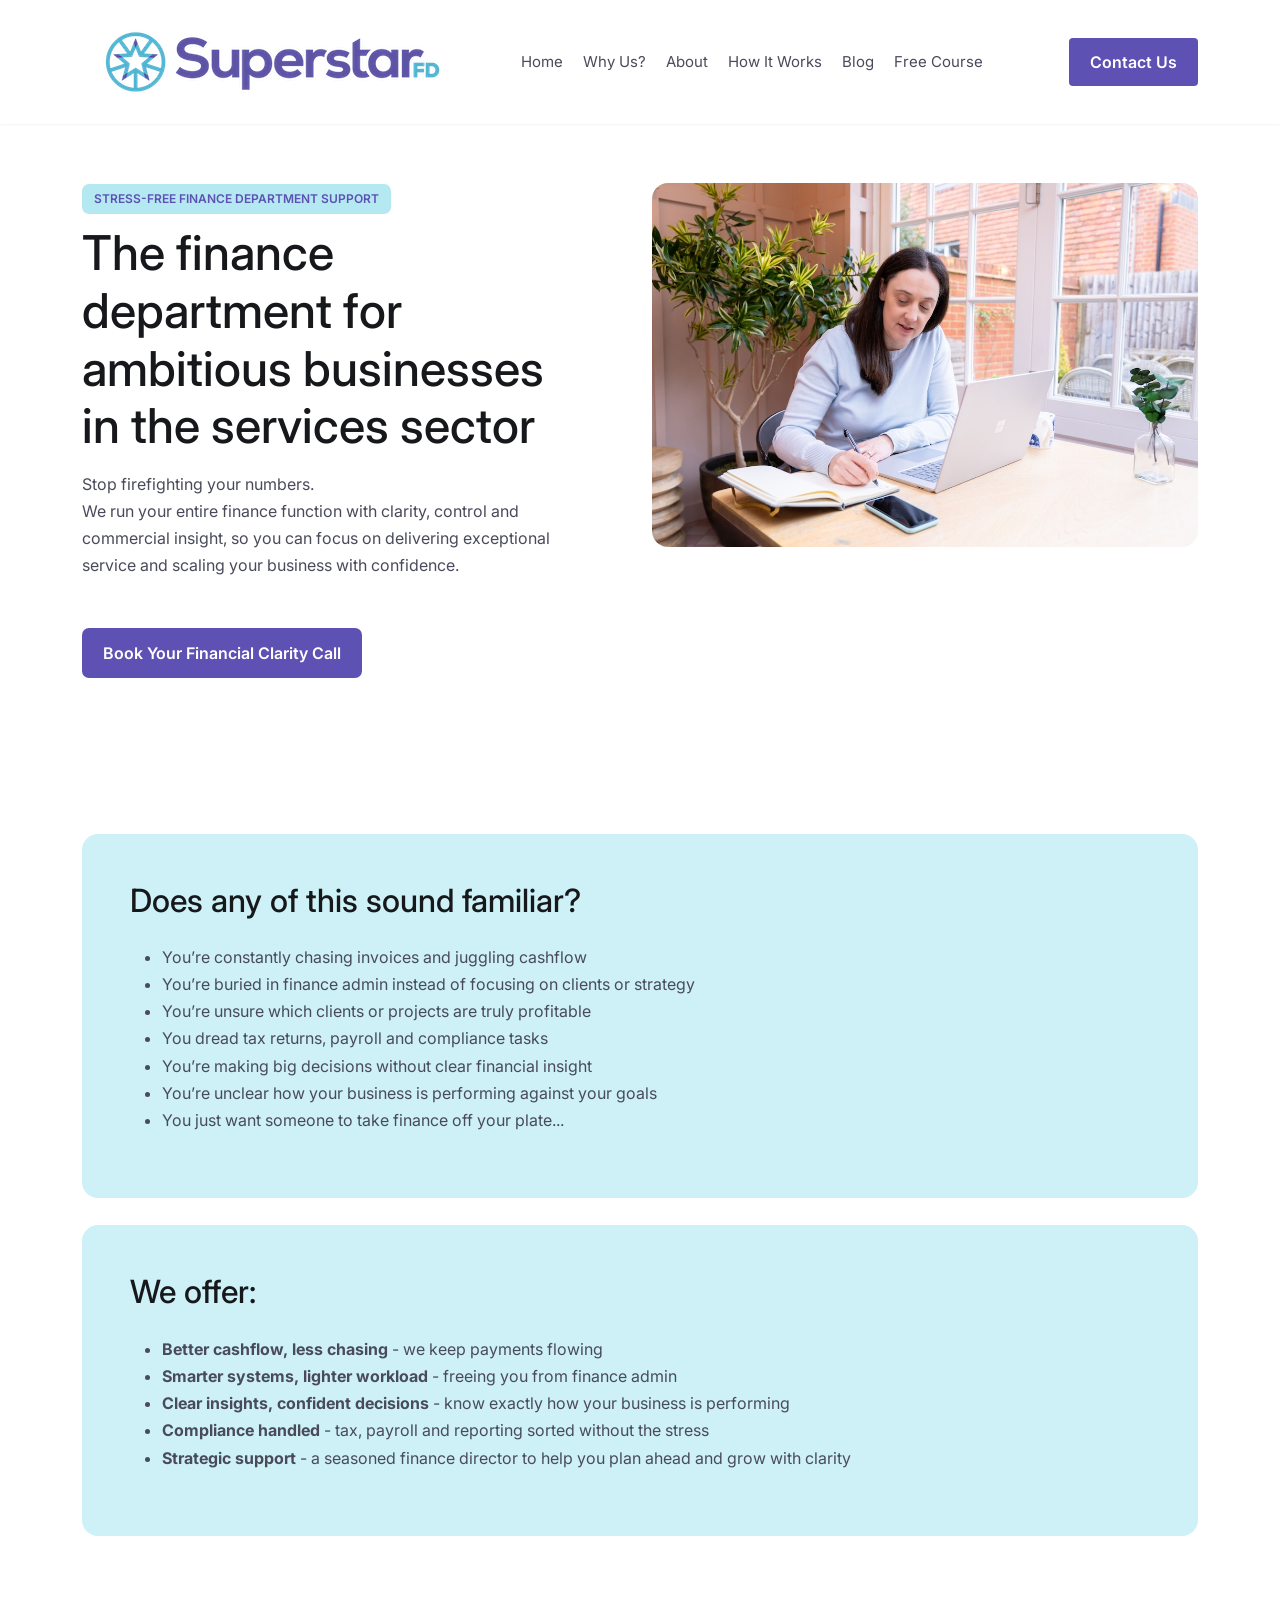
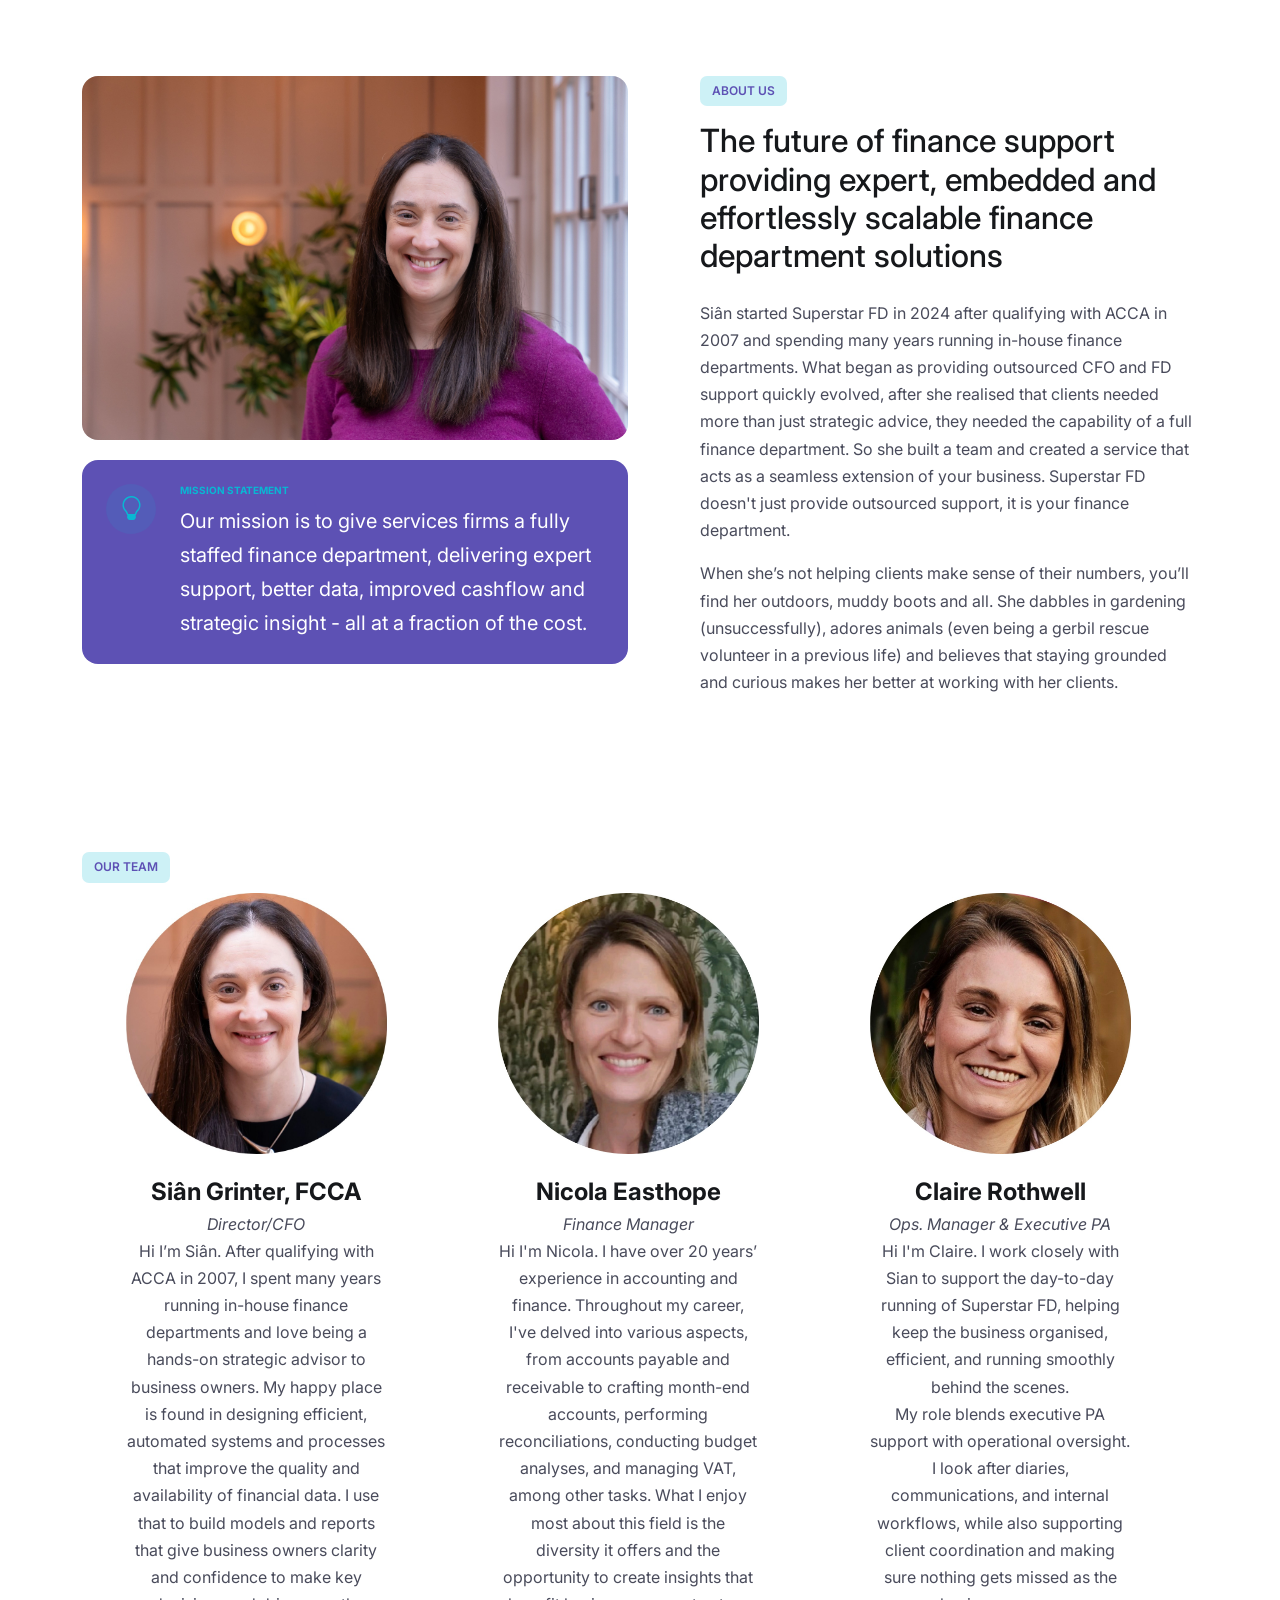
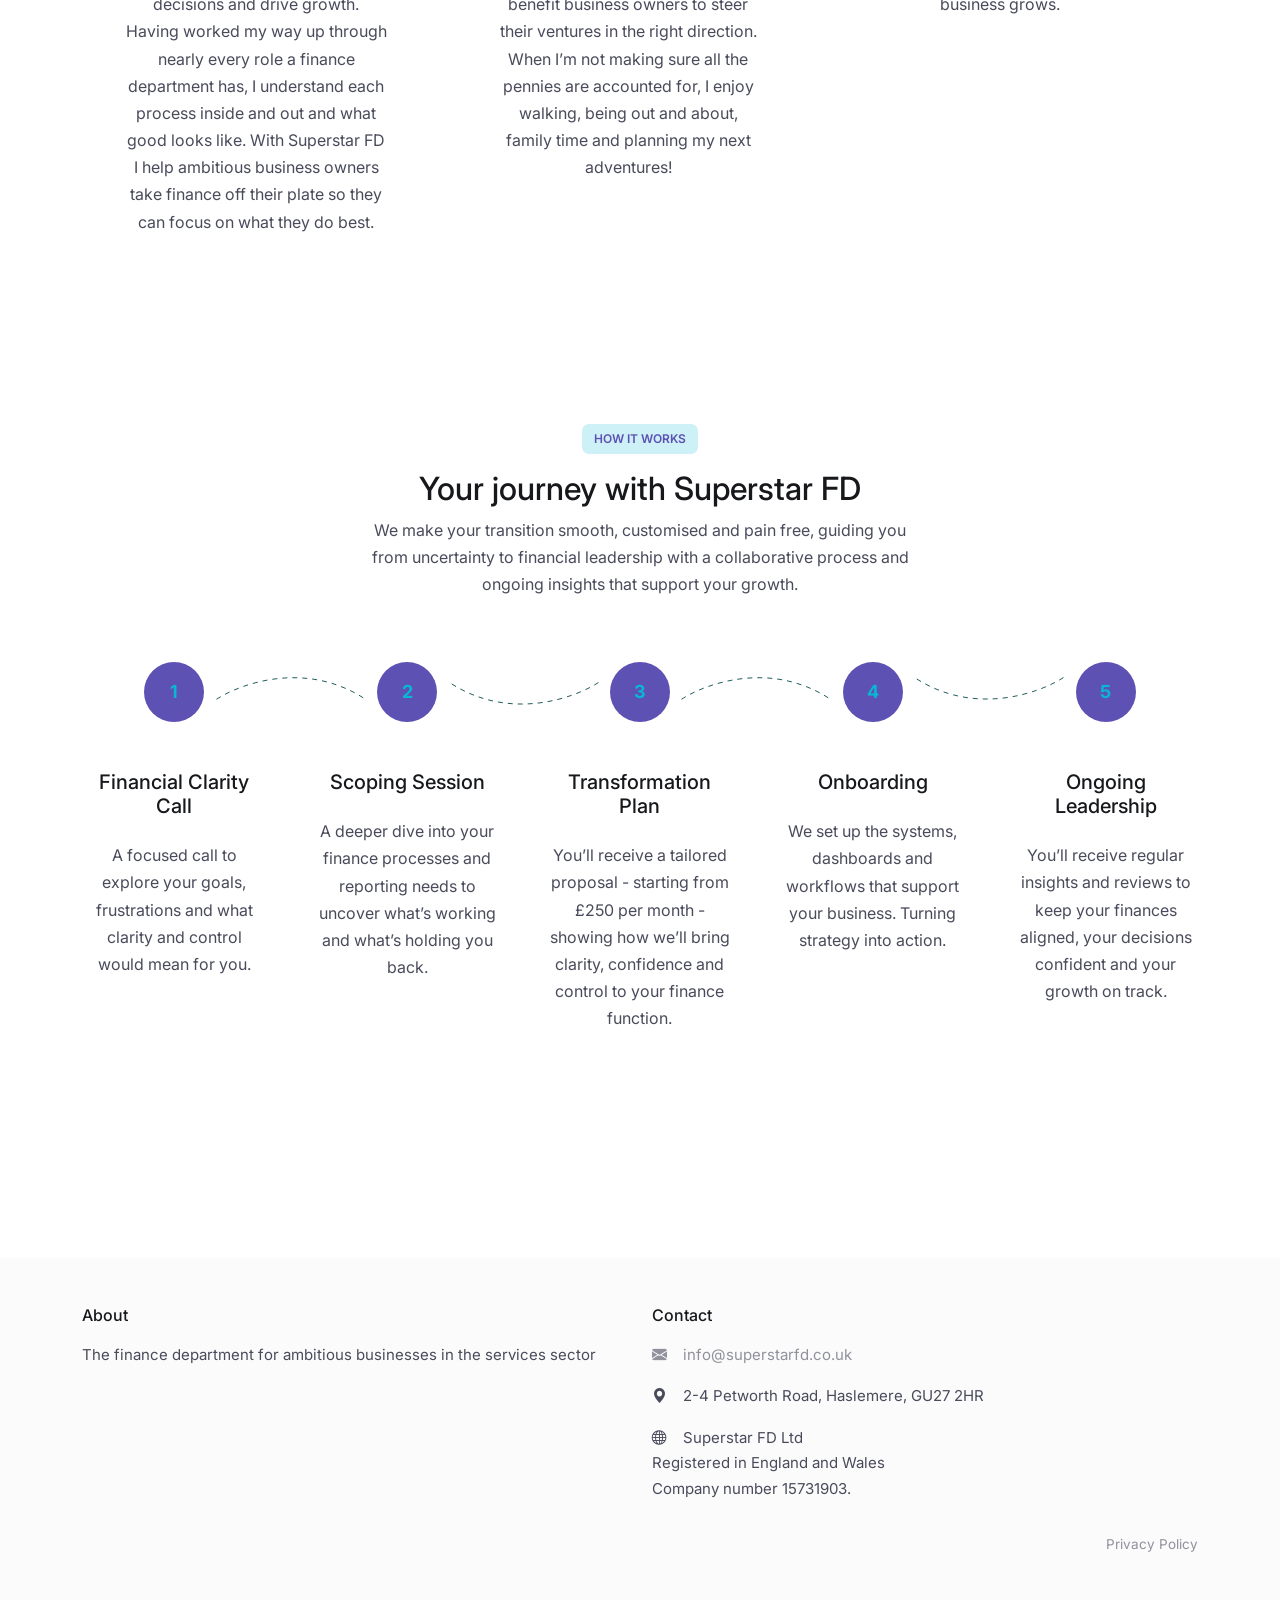
==== index.html @ 1ba11642 "Update index.html removed surrey" ====
<!DOCTYPE html>
<html lang="en">
  <head>
    <meta charset="utf-8">
    <meta name="viewport" content="width=device-width, initial-scale=1">
    <title>Superstar FD</title>
    <meta content="Superstar FD is the finance department for ambitious
      businesses in the services sector" name="description">
    <meta content="finance support, finance team, finance outsourcing, business accounting, management accounting" name="keywords">
    <meta property="og:url" content="https://www.superstarfd.co.uk/">
    <meta property="og:type" content="website">
    <meta property="og:title" content="Outsourced finance department | Superstar FD">
    <meta property="og:description" content="Superstar FD is the finance department for ambitious businesses in the services sector.">
    <meta property="og:image" content="https://www.superstarfd.co.uk/assets/images/portrait-og-1200.jpg">
    <!-- ======= Google Font =======-->
    <link rel="preconnect" href="https://fonts.googleapis.com">
    <link rel="preconnect" href="https://fonts.gstatic.com" crossorigin="">
    <link href="https://fonts.googleapis.com/css2?family=Inter:wght@100..900&amp;display=swap" rel="stylesheet">
    <!-- End Google Font-->
    <!-- ======= Styles =======-->
    <link href="assets/vendors/bootstrap/bootstrap.min.css" rel="stylesheet">
    <link href="assets/vendors/bootstrap-icons/font/bootstrap-icons.min.css" rel="stylesheet">
    <link href="assets/vendors/glightbox/glightbox.min.css" rel="stylesheet">
    <link href="assets/vendors/swiper/swiper-bundle.min.css" rel="stylesheet">
    <link href="assets/vendors/aos/aos.css" rel="stylesheet">
    <!-- End Styles-->
    <!-- ======= Theme Style =======-->
    <link href="assets/css/style.css" rel="stylesheet">
    <!-- End Theme Style-->
    <!-- ======= Apply theme =======-->
    <script>
      // Apply the theme as early as possible to avoid flicker
      (function() {
      const storedTheme = localStorage.getItem('theme') || 'light';
      document.documentElement.setAttribute('data-bs-theme', storedTheme);
      })();
    </script>
    <!-- ======= Add GTM =======-->
    <script>(function(w,d,s,l,i){w[l]=w[l]||[];w[l].push({'gtm.start': new Date().getTime(),event:'gtm.js'});var f=d.getElementsByTagName(s)[0],j=d.createElement(s),dl=l!='dataLayer'?'&l='+l:'';j.async=true;j.src='https://www.googletagmanager.com/gtm.js?id='+i+dl;f.parentNode.insertBefore(j,f);})(window,document,'script','dataLayer','GTM-TDP3FLH9');
    </script>
    <link rel="icon" type="image/png" href="/assets/images/favicon/favicon-96x96.png" sizes="96x96" />
<link rel="icon" type="image/svg+xml" href="/assets/images/favicon/favicon.svg" />
<link rel="shortcut icon" href="/assets/images/favicon/favicon.ico" />
<link rel="apple-touch-icon" sizes="180x180" href="/assets/images/favicon/apple-touch-icon.png" />
<link rel="manifest" href="/assets/images/favicon/site.webmanifest" />
    <!-- ======= End GTM =======-->
  </head>
  <body>
    <!-- ======= GTM (noscript) =======-->
    <noscript>
      <iframe src="https://www.googletagmanager.com/ns.html?id=GTM-TDP3FLH9" height="0" width="0" style="display:none;visibility:hidden"></iframe>
    </noscript>
    <!-- ======= End GTM (noscript) =======-->
    <!-- ======= Site Wrap =======-->
    <div class="site-wrap">
      <!-- ======= Header =======-->
      <header class="fbs__net-navbar navbar navbar-expand-lg dark" aria-label="freebootstrap.net navbar">
        <div class="container d-flex align-items-center justify-content-between">
          <!-- Start Logo-->
          <a class="navbar-brand w-auto" href="/">
            <!-- If you use a text logo, uncomment this if it is commented-->
            <!-- Vertex--> 
            <!-- If you plan to use an image logo, uncomment this if it is commented-->
            <!-- logo dark--><img class="logo dark img-fluid" src="assets/images/superstar-fd-logo.png" alt="Superstar FD">
            <!-- logo light--><img class="logo light img-fluid" src="assets/images/superstar-fd.png" alt="Superstar FD">
          </a>
          <!-- End Logo-->
          <!-- Start offcanvas-->
          <div class="offcanvas offcanvas-start w-75" id="fbs__net-navbars" tabindex="-1" aria-labelledby="fbs__net-navbarsLabel">
            <div class="offcanvas-header">
              <div class="offcanvas-header-logo">
                <!-- If you use a text logo, uncomment this if it is commented-->
                <!-- h5#fbs__net-navbarsLabel.offcanvas-title Vertex-->
                <!-- If you plan to use an image logo, uncomment this if it is commented-->
                <a class="logo-link" id="fbs__net-navbarsLabel" href="index.html">
                  <!-- logo dark--><img class="logo dark img-fluid" src="assets/images/superstar-fd-logo.png" alt="Superstar FD"> 
                  <!-- logo light--><img class="logo light img-fluid" src="assets/images/superstar-fd-logo.png" alt="Superstar FD">
                </a>
              </div>
              <button class="btn-close btn-close-black" type="button" data-bs-dismiss="offcanvas" aria-label="Close"></button>
            </div>
            <div class="offcanvas-body align-items-lg-center">
              <ul class="navbar-nav nav me-auto ps-lg-5 mb-2 mb-lg-0">
                <li class="nav-item"><a class="nav-link scroll-link active" aria-current="page" href="/">Home</a></li>
                <li class="nav-item"><a class="nav-link scroll-link" href="/#why-us">Why Us?</a></li>
                <li class="nav-item"><a class="nav-link scroll-link" href="/#about">About</a></li>
                <li class="nav-item"><a class="nav-link scroll-link" href="/#how-it-works">How It Works</a></li>
                <li class="nav-item"><a class="nav-link" href="/blogs">Blog</a></li>
                <li class="nav-item"><a class="nav-link scroll-link" href="/finance-review-course">Free Course</a></li>
              </ul>
            </div>
          </div>
          <!-- End offcanvas-->
          <div class="ms-auto w-auto">
            <div class="header-social d-flex align-items-center gap-1">
              <a class="btn btn-primary py-2" href="#contact">Contact Us</a>
              <button class="fbs__net-navbar-toggler justify-content-center align-items-center ms-auto" data-bs-toggle="offcanvas" data-bs-target="#fbs__net-navbars" aria-controls="fbs__net-navbars" aria-label="Toggle navigation" aria-expanded="false">
                <svg class="fbs__net-icon-menu" xmlns="http://www.w3.org/2000/svg" width="24" height="24" viewbox="0 0 24 24" fill="none" stroke="currentColor" stroke-width="2" stroke-linecap="round" stroke-linejoin="round">
                  <line x1="21" x2="3" y1="6" y2="6"></line>
                  <line x1="15" x2="3" y1="12" y2="12"></line>
                  <line x1="17" x2="3" y1="18" y2="18"></line>
                </svg>
                <svg class="fbs__net-icon-close" xmlns="http://www.w3.org/2000/svg" width="24" height="24" viewbox="0 0 24 24" fill="none" stroke="currentColor" stroke-width="2" stroke-linecap="round" stroke-linejoin="round">
                  <path d="M18 6 6 18"></path>
                  <path d="m6 6 12 12"></path>
                </svg>
              </button>
            </div>
          </div>
        </div>
      </header>
      <!-- End Header-->
      <!-- ======= Main =======-->
      <main>
        <!-- ======= Hero =======-->
        <section class="hero__v6 section mb-2" id="home" style="padding-bottom: 30px !important;">
          <div class="container">
            <div class="row">
              <div class="col-lg-6 mb-4 mt-4 mb-lg-0">
                <div class="row">
                  <div class="col-lg-11">
                    <span class="hero-subtitle text-uppercase" data-aos="fade-up" data-aos-delay="0">stress-free finance department support</span>
                    <h1 class="hero-title mb-3" data-aos="fade-up" data-aos-delay="100">The finance department for ambitious businesses in the services sector</h1>
                    <p class="hero-description mb-4 mb-lg-5" data-aos="fade-up" data-aos-delay="200">Stop firefighting your numbers.<br>We run your entire finance function with clarity, control and commercial insight, so you can focus on delivering exceptional service and scaling your business with confidence.</p>
                    <div class="cta d-flex gap-2 mb-4 mb-lg-5" data-aos="fade-up" data-aos-delay="300">
                      <a class="btn" href="http://calendly.com/sian-superstarfd/discovery-call" target="_blank">Book Your Financial Clarity Call</a>
                      <!--<a class="btn btn-white-outline" href="#how-it-works">How it Works</a>-->
                    </div>
                  </div>
                </div>
              </div>
              <div class="col-lg-6">
                <div class="hero-img" style="padding-top: 23px;"><img class="img-main img-fluid rounded-4" src="assets/images/portrait01.jpg" alt="An office worker with a laptop computer" data-aos="fade-in" data-aos-delay="500"></div>
              </div>
            </div>
          </div>
          <!-- End Hero-->
        </section>
        <!-- End Hero-->
        <!-- ======= Features =======-->
        <!--
          <section class="section features__v2" id="why-us">
            <div class="container">
              <div class="row">
                <div class="col-12">
                  <div class="d-lg-flex p-5 rounded-4 content" data-aos="fade-in" data-aos-delay="0">
                    <div class="row">
                      <div class="col-lg-5 mb-5 mb-lg-0" data-aos="fade-up" data-aos-delay="0">
                        <div class="row"> 
                          <div class="col-lg-11">
                            <div class="h-100 flex-column justify-content-between d-flex">
                              <div>
                                <h2 class="mb-4">Why Choose Us?</h2>
                                <p class="mb-5">Does any of this sound familiar?</p>
                                <ul>
                                  <li>You’re constantly chasing invoices and juggling cashflow</li>
                                  <li>You’re buried in finance admin instead of focusing on clients or strategy</li>
                                  <li>You’re unsure which clients or projects are truly profitable</li>
                                  <li>You dread tax returns, payroll and compliance tasks</li>
                                  <li>You’re making big decisions without clear financial insight</li>
                                  <li>You’re unclear how your business is performing against your goals</li>
                                  <li>You just want someone to take finance off your plate...</li>
                                </ul>
                              </div>
                            </div>
                          </div>
                        </div>
                      </div>
                      <div class="col-lg-7">
                        <div class="row justify-content-end">
                          <div class="col-lg-11">
                            <div class="row">
                              <div class="col-sm-6" data-aos="fade-up" data-aos-delay="0">
                                <div class="icon text-center mb-4"><i class="bi bi-graph-up fs-4"></i></div>
                                <h3 class="fs-6 fw-bold mb-3">Better cashflow, less chasing</h3>
                                <p>we keep payments flowing</p>
                              </div>
                              <div class="col-sm-6" data-aos="fade-up" data-aos-delay="100">
                                <div class="icon text-center mb-4"><i class="bi bi-graph-up fs-4"></i></div>
                                <h3 class="fs-6 fw-bold mb-3">Smarter systems, lighter workload</h3>
                                <p>freeing you from finance admin</p>
                              </div>
                              <div class="col-sm-6" data-aos="fade-up" data-aos-delay="200">
                                <div class="icon text-center mb-4"><i class="bi bi-graph-up fs-4"></i></div>
                                <h3 class="fs-6 fw-bold mb-3">Clear insights, confident decisions</h3>
                                <p>know exactly how your business is performing</p>
                              </div>
                              <div class="col-sm-6" data-aos="fade-up" data-aos-delay="300">
                                <div class="icon text-center mb-4"><i class="bi bi-graph-up fs-4"></i></div>
                                <h3 class="fs-6 fw-bold mb-3">Compliance handled</h3>
                                <p>tax, payroll and reporting sorted without the stress</p>
                              </div>
                              <div class="col-sm-6" data-aos="fade-up" data-aos-delay="400">
                                <div class="icon text-center mb-4"><i class="bi bi-graph-up fs-4"></i></div>
                                <h3 class="fs-6 fw-bold mb-3">Strategic support</h3>
                                <p>a seasoned finance director who can help you plan ahead and grow with clarity</p>
                              </div>
                            </div>
                          </div>
                        </div>
                      </div>
                    </div>
                  </div>
                </div>
              </div>
            </div>
          </section>
          -->
        <!-- End Features-->
        <section class="section features__v2" id="why-us">
          <div class="container">
            <div class="row">
              <div class="col-12">
                <div class="d-lg-flex p-5 rounded-4 content" data-aos="fade-in" data-aos-delay="0">
                  <div class="row">
                    <div  data-aos="fade-up" data-aos-delay="0">
                      <div class="row">
                        <div>
                          <div class="h-100 flex-column justify-content-between d-flex">
                            <div>
                              <h2 class="mb-4">Does any of this sound familiar?</h2>
                              <ul>
                                <li>You’re constantly chasing invoices and juggling cashflow</li>
                                <li>You’re buried in finance admin instead of focusing on clients or strategy</li>
                                <li>You’re unsure which clients or projects are truly profitable</li>
                                <li>You dread tax returns, payroll and compliance tasks</li>
                                <li>You’re making big decisions without clear financial insight</li>
                                <li>You’re unclear how your business is performing against your goals</li>
                                <li>You just want someone to take finance off your plate...</li>
                              </ul>
                            </div>
                          </div>
                        </div>
                      </div>
                    </div>
                  </div>
                </div>
              </div>
            </div>
          </div>
          <br>
          <div class="container">
            <div class="row">
              <div class="col-12">
                <div class="d-lg-flex p-5 rounded-4 content" data-aos="fade-in" data-aos-delay="0">
                  <div class="row">
                    <div  data-aos="fade-up" data-aos-delay="0">
                      <div class="row">
                        <div>
                          <div class="h-100 flex-column justify-content-between d-flex">
                            <div>
                              <h2 class="mb-4">We offer:</h2>
                              <ul>
                                <li><strong>Better cashflow, less chasing</strong> - we keep payments flowing</li>
                                <li><strong>Smarter systems, lighter workload</strong> - freeing you from finance admin</li>
                                <li><strong>Clear insights, confident decisions</strong> - know exactly how your business is performing</li>
                                <li><strong>Compliance handled</strong> - tax, payroll and reporting sorted without the stress</li>
                                <li><strong>Strategic support</strong> - a seasoned finance director to help you plan ahead and grow with clarity</li>
                              </ul>
                            </div>
                          </div>
                        </div>
                      </div>
                    </div>
                  </div>
                </div>
              </div>
            </div>
          </div>
        </section>
        <!-- ======= About =======-->
        <section class="about__v4 section" id="about">
          <div class="container">
            <div class="row">
              <div class="col-md-6 order-md-2">
                <div class="row justify-content-end">
                  <div class="col-md-11 mb-4 mb-md-0">
                    <span class="subtitle text-uppercase mb-3" data-aos="fade-up" data-aos-delay="0">About us</span>
                    <h2 class="mb-4" data-aos="fade-up" data-aos-delay="100">The future of finance support providing expert, embedded and effortlessly scalable finance department solutions</h2>
                    <div data-aos="fade-up" data-aos-delay="200">
                      <p>Siân started Superstar FD in 2024 after qualifying with ACCA in 2007 and spending many years running in-house finance departments. What began as providing outsourced CFO and FD support quickly evolved, after she realised that clients needed more than just strategic advice, they needed the capability of a full finance department. So she built a team and created a service that acts as a seamless extension of your business. Superstar FD doesn't just provide outsourced support, it is your finance department.</p>
                      <p>When she’s not helping clients make sense of their numbers, you’ll find her outdoors, muddy boots and all. She dabbles in gardening (unsuccessfully), adores animals (even being a gerbil rescue volunteer in a previous life) and believes that staying grounded and curious makes her better at working with her clients.</p>
                    </div>
                  </div>
                </div>
              </div>
              <div class="col-md-6">
                <div class="img-wrap position-relative">
                  <img class="img-fluid rounded-4" src="assets/images/portrait02.jpg" alt="Sian Grinter against an office background" data-aos="fade-up" data-aos-delay="0">
                  <div class="mission-statement p-4 rounded-4 d-flex gap-4" data-aos="fade-up" data-aos-delay="100">
                    <div class="mission-icon text-center rounded-circle"><i class="bi bi-lightbulb fs-4"></i></div>
                    <div>
                      <h3 class="text-uppercase fw-bold">Mission Statement</h3>
                      <p class="fs-5 mb-0">Our mission is to give services firms a fully staffed finance department, delivering expert support, better data, improved cashflow and strategic insight - all at a fraction of the cost.</p>
                    </div>
                  </div>
                </div>
              </div>
            </div>
          </div>
        </section>
        <!-- End About-->
        <section class="about__v4 section" id="team">
          <div class="container">
            <div class="row">
              <div class="col">
                <span class="subtitle text-uppercase" data-aos="fade-up" data-aos-delay="0">Our Team</span>
              </div>
              <div class="row row-cols-1 row-cols-sm-2 row-cols-lg-3">
                <div class="col mb-5 aos-init aos-animate" data-aos="fade-up" data-aos-delay="">
                  <!-- Team-->
                  <div class="w-75 text-center mx-auto">
                    <img class="img-fluid rounded-3 mb-4" src="assets/images/bios/bio_sian.jpg" alt="Image of Siân, a female business professional">
                    <h4 class="mb-1 fw-bold">Siân Grinter, FCCA</h4>
                    <span class="d-block"><em>Director/CFO</em></span>
                    <span class="d-block">Hi I’m Siân. After qualifying with ACCA in 2007, I spent many years running in-house finance departments and love being a hands-on strategic advisor to business owners. My happy place is found in designing efficient, automated systems and processes that improve the quality and availability of financial data. I use that to build models and reports that give business owners clarity and confidence to make key decisions and drive growth. Having worked my way up through nearly every role a finance department has, I understand each process inside and out and what good looks like. With Superstar FD I help ambitious business owners take finance off their plate so they can focus on what they do best.</span>
                  </div>
                  <!-- End Team-->
                </div>
                <!-- End Col-->
                <div class="col mb-5 aos-init aos-animate" data-aos="fade-up" data-aos-delay="100">
                  <!-- Team-->
                  <div class="w-75 text-center mx-auto">
                    <img class="img-fluid rounded-3 mb-4" src="assets/images/bios/bio_nicola.jpg" alt="Image of Nicola, a female business professional">
                    <h4 class="mb-1 fw-bold">Nicola Easthope</h4>
                    <span class="d-block"><em>Finance Manager</em></span>
                    <span class="d-block">Hi I'm Nicola. I have over 20 years’ experience in accounting and finance. Throughout my career, I've delved into various aspects, from accounts payable and receivable to crafting month-end accounts, performing reconciliations, conducting budget analyses, and managing VAT, among other tasks. What I enjoy most about this field is the diversity it offers and the opportunity to create insights that benefit business owners to steer their ventures in the right direction.<br>
                    When I’m not making sure all the pennies are accounted for, I enjoy walking, being out and about, family time and planning my next adventures!</span>
                  </div>
                  <!-- End Team-->
                </div>
                <!-- End Col-->
                <div class="col mb-5 aos-init aos-animate" data-aos="fade-up" data-aos-delay="200">
                  <!-- Team-->
                  <div class="w-75 text-center mx-auto">
                    <img class="img-fluid rounded-3 mb-4" src="assets/images/bios/bio_claire.jpg" alt="Image of Claire, a female business professional">
                    <h4 class="mb-1 fw-bold">Claire Rothwell</h4>
                    <span class="d-block"><em>Ops. Manager & Executive PA</em></span>
                    <span class="d-block">Hi I'm Claire. I work closely with Sian to support the day-to-day running of Superstar FD, helping keep the business organised, efficient, and running smoothly behind the scenes. <br>
                    My role blends executive PA support with operational oversight. I look after diaries, communications, and internal workflows, while also supporting client coordination and making sure nothing gets missed as the business grows.</span>
                  </div>
                  <!-- End Team-->
                </div>
              </div>
            </div>
          </div>
          <!-- end container -->
        </section>
        <!-- ======= How it works =======-->
        <section class="section howitworks__v1" id="how-it-works">
          <div class="container">
            <div class="row mb-5">
              <div class="col-md-6 text-center mx-auto">
                <span class="subtitle text-uppercase mb-3" data-aos="fade-up" data-aos-delay="0">How it works</span>
                <h2 data-aos="fade-up" data-aos-delay="100">Your journey with Superstar FD</h2>
                <p data-aos="fade-up" data-aos-delay="200">We make your transition smooth, customised and pain free, guiding you from uncertainty to financial leadership with a collaborative process and ongoing insights that support your growth.</p>
              </div>
            </div>
            <div class="row g-md-5">
              <div class="col-md-6 col-lg">
                <div class="step-card text-center h-100 d-flex flex-column justify-content-start position-relative" data-aos="fade-up" data-aos-delay="0">
                  <div data-aos="fade-right" data-aos-delay="500"><img class="arch-line" src="assets/images/arch-line.svg" alt="FreeBootstrap.net image placeholder"></div>
                  <span class="step-number rounded-circle text-center fw-bold mb-5 mx-auto">1</span>
                  <div>
                    <h3 class="fs-5 mb-4">Financial Clarity Call</h3>
                    <p>A focused call to explore your goals, frustrations and what clarity and control would mean for you.</p>
                  </div>
                </div>
              </div>
              <div class="col-md-6 col-lg" data-aos="fade-up" data-aos-delay="600">
                <div class="step-card reverse text-center h-100 d-flex flex-column justify-content-start position-relative">
                  <div data-aos="fade-right" data-aos-delay="1100"><img class="arch-line reverse" src="assets/images/arch-line-reverse.svg" alt="FreeBootstrap.net image placeholder"></div>
                  <span class="step-number rounded-circle text-center fw-bold mb-5 mx-auto">2</span>
                  <h3 class="fs-5 mb-4">Scoping Session</h3>
                  <p>A deeper dive into your finance processes and reporting needs to uncover what’s working and what’s holding you back.</p>
                </div>
              </div>
              <div class="col-md-6 col-lg" data-aos="fade-up" data-aos-delay="1200">
                <div class="step-card text-center h-100 d-flex flex-column justify-content-start position-relative">
                  <div data-aos="fade-right" data-aos-delay="1700"><img class="arch-line" src="assets/images/arch-line.svg" alt="FreeBootstrap.net image placeholder"></div>
                  <span class="step-number rounded-circle text-center fw-bold mb-5 mx-auto">3</span>
                  <h3 class="fs-5 mb-4">Transformation Plan</h3>
                  <p>You’ll receive a tailored proposal - starting from £250 per month - showing how we’ll bring clarity, confidence and control to your finance function.</p>
                </div>
              </div>
              <div class="col-md-6 col-lg" data-aos="fade-up" data-aos-delay="1200">
                <div class="step-card text-center h-100 d-flex flex-column justify-content-start position-relative">
                  <div data-aos="fade-right" data-aos-delay="1700"><img class="arch-line" src="assets/images/arch-line-reverse.svg" alt="FreeBootstrap.net image placeholder"></div>
                  <span class="step-number rounded-circle text-center fw-bold mb-5 mx-auto">4</span>
                  <h3 class="fs-5 mb-4">Onboarding</h3>
                  <p>We set up the systems, dashboards and workflows that support your business. Turning strategy into action.</p>
                </div>
              </div>
              <div class="col-md-6 col-lg" data-aos="fade-up" data-aos-delay="1800">
                <div class="step-card last text-center h-100 d-flex flex-column justify-content-start position-relative">
                  <span class="step-number rounded-circle text-center fw-bold mb-5 mx-auto">5</span>
                  <div>
                    <h3 class="fs-5 mb-4">Ongoing Leadership</h3>
                    <p>You’ll receive regular insights and reviews to keep your finances aligned, your decisions confident and your growth on track.</p>
                  </div>
                </div>
              </div>
            </div>
          </div>
        </section>
        <!-- End How it works-->
        <!-- ======= Contact =======-->
        <section class="section contact__v2" id="contact">
          <div class="container">
            <script src="https://js-eu1.hsforms.net/forms/embed/146793787.js" defer></script>
            <div class="hs-form-frame" data-region="eu1" data-form-id="7c2e6098-a812-4a8c-9ccd-c0af2e06e909" data-portal-id="146793787"></div>
          </div>
        </section>
        <!-- End Contact-->
        <!-- ======= Footer =======-->
        <footer class="footer pt-5 pb-5">
          <div class="container">
            <!-- <div class="row justify-content-between mb-5 g-xl-5">-->
            <div class="row">
              <!-- <div class="col-md-4 mb-5 mb-lg-0">-->
              <div class="col">
                <h3 class="mb-3">About</h3>
                <p class="mb-4">The finance department for ambitious businesses in the services sector</p>
              </div>
              <!-- <div class="col-md-7"> -->
              <div class="col">
                <!--
                  <div class="row g-2">
                    <div class="col-md-6 col-lg-4 mb-4 mb-lg-0 quick-contact">
                    -->
                <h3 class="mb-3">Contact</h3>
                <a class="d-flex mb-3" href="mailto:info@superstarfd.co.uk"><i class="bi bi-envelope-fill me-3"></i><span>info@superstarfd.co.uk</span></a>
                <p class="d-flex mb-3"><i class="bi bi-geo-alt-fill me-3"></i><span>2-4 Petworth Road, Haslemere, GU27 2HR</span></p>
                <p>
                  <i class="bi bi-globe me-3"></i><span>Superstar FD Ltd
                  <br>Registered in England and Wales<br>Company number 15731903.</span>
                </p>
              </div>
            </div>
            <div class="row credits pt-3">
            <div class="col-xl-8 text-center text-xl-start mb-3 mb-xl-0">
            </div>
            <div class="col-xl-4 justify-content-start justify-content-xl-end quick-links d-flex flex-column flex-xl-row text-center text-xl-start gap-3">
              <a href="/privacy-policy">Privacy Policy</a></div>
          </div>
          </div>
        </footer>
        <!-- End Footer-->
      </main>
    </div>
    <!-- ======= Back to Top =======-->
    <button id="back-to-top"><i class="bi bi-arrow-up-short"></i></button>
    <!-- End Back to top-->
    <!-- ======= Javascripts =======-->
    <script src="assets/vendors/bootstrap/bootstrap.bundle.min.js"></script>
    <script src="assets/vendors/gsap/gsap.min.js"></script>
    <script src="assets/vendors/imagesloaded/imagesloaded.pkgd.min.js"></script>
    <script src="assets/vendors/isotope/isotope.pkgd.min.js"></script>
    <script src="assets/vendors/glightbox/glightbox.min.js"></script>
    <script src="assets/vendors/swiper/swiper-bundle.min.js"></script>
    <script src="assets/vendors/aos/aos.js"></script>
    <script src="assets/vendors/purecounter/purecounter.js"></script>
    <script src="assets/js/custom.js"></script>
    <script src="assets/js/send_email.js"></script>
    <!-- End JavaScripts-->
  </body>
</html>
---- assets/css/style.css ----
/*
Template name: Nova
Template author: FreeBootstrap.net
Author website: https://freebootstrap.net/
License: https://freebootstrap.net/license
Buy Pro
*/
:root,
[data-bs-theme=light] {
  --bs-body-bg: #ffffff;
  --bs-body-color: #494B5B;
  /*
  --bs-primary: #215C5C;
  --bs-primary-rgb: 33, 92, 92;
  */
  --bs-primary: #5D51B4;
  --bs-primary-rgb: 93, 81, 180;

  --bs-primary-hover: #144B4B;
  --bs-primary-hover-rgb: 20, 75, 75;

  /*
  --bs-secondary: #CCE8C9;
  --bs-secondary-rgb: 204, 232, 201;
  */
  --bs-secondary: #09B7D3;
  --bs-secondary-rgb: 9, 183, 211;

  --bs-heading-color: #16181B;
  --inverse-color: #494B5B;
  --inverse-color-rgb: 73, 75, 91;
  --bs-link-color: var(--bs-primary);
  --nav-bg: #ffffff;
  --nav-color: #fff;
  --nav-hover-color: #1f6bff;
  --dropdown-bg: #ffffff;
  --dropdown-color: #1f6bff;
  --dropdown-hover-bg: #f7f7f7;
  --nav-inverse: #000000;
  --nav-inverse-alt: #ffffff;
}

/* Dark Mode */
[data-bs-theme=dark] {
  --bs-body-bg: #000000;
  --bs-body-color: #bcbcbc;
  --bs-primary: #215C5C;
  --bs-primary-rgb: 33, 92, 92;
  --bs-primary-hover: #144B4B;
  --bs-primary-hover-rgb: 20, 75, 75;
  --bs-secondary: #CCE8C9;
  --bs-secondary-rgb: 204, 232, 201;
  --bs-heading-color: #ffffff;
  --inverse-color: #ffffff;
  --inverse-color-rgb: 255, 255, 255;
  --bs-link-color: var(--bs-primary);
  --nav-bg: #222222;
  --nav-color: #ffffff;
  --nav-hover-color: #1f6bff;
  --dropdown-bg: #ffffff;
  --dropdown-color: #1f6bff;
  --dropdown-hover-bg: #303030;
  --nav-inverse: #ffffff;
  --nav-inverse-alt: #000000;
}

body {
  font: 1rem/1.7 "Inter", sans-serif;
  background-color: var(--bs-body-bg);
  color: var(--bs-body-color);
  -webkit-font-smoothing: antialiased;
  -moz-osx-font-smoothing: grayscale;
}

.site-wrap {
  position: relative;
}

::-moz-selection {
  background-color: var(--bs-black);
  color: var(--bs-white);
}

::selection {
  background-color: var(--bs-black);
  color: var(--bs-white);
}

a {
  -webkit-transition: 0.3s all ease-in-out;
  transition: 0.3s all ease-in-out;
  color: var(--bs-primary);
  text-decoration: underline;
}
a:hover {
  text-decoration: none;
}

h1,
h2,
h3,
h4,
h5,
h6 {
  color: var(--bs-heading-color);
}

.container {
  max-width: 1140px;
}

.section {
  padding: 70px 0;
  scroll-margin-top: 60px;
}
@media (max-width: 767.98px) {
  .section {
    padding: 40px 0;
  }
}
.section.first-section {
  padding-top: 100px;
}
@media (min-width: 992px) {
  .section.first-section {
    padding-top: 130px;
  }
}

.text-heading-color {
  color: var(--bs-heading-color);
}

.shadow-sm {
  -webkit-box-shadow: 0 0.125rem 0.25rem 0 rgba(var(--bs-black-rgb), 0.05) !important;
          box-shadow: 0 0.125rem 0.25rem 0 rgba(var(--bs-black-rgb), 0.05) !important;
}

.shadow {
  -webkit-box-shadow: 0 0.5rem 1rem 0 rgba(var(--bs-black-rgb), 0.05) !important;
          box-shadow: 0 0.5rem 1rem 0 rgba(var(--bs-black-rgb), 0.05) !important;
}

.shadow-lg {
  -webkit-box-shadow: 0 1rem 3rem 0 rgba(var(--bs-black-rgb), 0.05) !important;
          box-shadow: 0 1rem 3rem 0 rgba(var(--bs-black-rgb), 0.05) !important;
}

.list-checked {
  padding: 0;
  margin: 0;
  color: var(--bs-body-color);
}
.list-checked li {
  position: relative;
  margin-bottom: 10px;
  display: -webkit-box;
  display: -ms-flexbox;
  display: flex;
  -webkit-box-align: start;
      -ms-flex-align: start;
          align-items: start;
  gap: 10px;
}
.list-checked li i {
  width: 30px;
  height: 30px;
  text-align: center;
  line-height: 30px;
  display: inline-block;
  background-color: rgba(var(--bs-primary-rgb), 0.1);
  border-radius: 50%;
  color: var(--bs-primary);
  font-size: 20px;
}
.list-checked li:before {
  position: absolute;
  display: inline-block;
  left: 0;
  content: "";
  vertical-align: -0.125em;
  background-repeat: no-repeat;
  background-position: right center;
  background-size: 1.5625rem 1.5625rem;
  width: 1.5625rem;
  height: 1.5625rem;
}

.btn {
  padding: 12px 20px;
  background-color: var(--bs-primary);
  color: var(--bs-white);
  border: 1px solid transparent;
  border-radius: 7px;
  font-weight: 600;
  position: relative;
}
.btn:hover, .btn:active, .btn:focus {
  color: var(--bs-white);
  background-color: var(--bs-primary-hover) !important;
  border: 1px solid var(--bs-primary-hover) !important;
}
.btn.btn-white.hover-outline {
  background-color: var(--bs-white) !important;
  color: var(--bs-black) !important;
  border: 1px solid transparent !important;
}
.btn.btn-white.hover-outline:hover {
  color: var(--bs-white) !important;
  background-color: transparent !important;
  border: 1px solid var(--bs-white) !important;
}
.btn.btn-white-outline {
  border: 1px solid rgba(var(--inverse-color-rgb), 0.2) !important;
  color: var(--inverse-color) !important;
  background-color: transparent;
}
.btn.btn-white-outline:hover, .btn.btn-white-outline:focus, .btn.btn-white-outline:active {
  background-color: transparent !important;
  border: 1px solid rgba(var(--inverse-color-rgb), 0.5) !important;
}

.block-squares {
  position: absolute;
  bottom: -12px;
  right: 0;
  z-index: 1;
  width: auto;
}
[data-bs-theme=dark] .block-squares path,
[data-bs-theme=dark] .block-squares rect {
  fill: var(--bs-body-bg);
}

.form-control {
  padding-top: 10px;
  padding-bottom: 10px;
  border-width: 1px;
  font-size: 16px;
  background-color: transparent;
  border-color: rgba(var(--inverse-color-rgb), 0.1);
}
[data-bs-theme=dark] .form-control {
  border-color: rgba(var(--inverse-color-rgb), 0.2);
  background-color: transparent;
}
.form-control:focus {
  outline: none;
  -webkit-box-shadow: none;
          box-shadow: none;
  border-color: var(--bs-primary);
}

.a-link i {
  font-size: 26px;
  margin-left: 10px;
  -webkit-transition: 0.25s all ease-in-out;
  transition: 0.25s all ease-in-out;
}
.a-link:hover i {
  margin-left: 15px;
}

.page-title {
  padding-top: 100px !important;
  padding-bottom: 50px !important;
  background-color: rgba(var(--inverse-color-rgb), 0.03);
}
[data-bs-theme=dark] .page-title {
  background-color: rgba(var(--inverse-color-rgb), 0.1);
}

[data-bs-theme=dark] .special-link {
  color: var(--inverse-color);
}
.special-link .icons {
  display: inline-block;
  width: 38px;
  height: 38px;
  line-height: 38px;
  border-radius: 50%;
  text-align: center;
  position: relative;
  border: 1px solid rgba(var(--inverse-color-rgb), 0.2);
}
[data-bs-theme=dark] .special-link .icons {
  color: var(--inverse-color);
}
.special-link .icons i {
  font-size: 25px;
  position: relative;
  display: inline-block;
  position: absolute;
  -webkit-transition: 0.3s all ease-in-out;
  transition: 0.3s all ease-in-out;
}
.special-link .icons i.icon-1 {
  opacity: 1;
  visibility: visible;
  top: 50%;
  left: 50%;
  -webkit-transform: translate(-50%, -50%) rotate(-45deg);
          transform: translate(-50%, -50%) rotate(-45deg);
}
.special-link .icons i.icon-2 {
  opacity: 0;
  visibility: hidden;
  top: 80%;
  left: 20%;
  -webkit-transform: translate(-50%, -50%) rotate(-45deg);
          transform: translate(-50%, -50%) rotate(-45deg);
}
.special-link:hover .icons .icon-1 {
  opacity: 0;
  visibility: hidden;
  top: 20%;
  left: 80%;
  -webkit-transform: translate(-50%, -50%) rotate(-45deg);
          transform: translate(-50%, -50%) rotate(-45deg);
}
.special-link:hover .icons .icon-2 {
  opacity: 1;
  visibility: visible;
  top: 50%;
  left: 50%;
  -webkit-transform: translate(-50%, -50%) rotate(-45deg);
          transform: translate(-50%, -50%) rotate(-45deg);
}

.fbs__net-navbar {
  position: absolute;
  top: 0;
  -webkit-transition: 0.3s all ease-in-out;
  transition: 0.3s all ease-in-out;
  z-index: 99999;
  width: 100%;
  background-color: transparent !important;
  border: none;
}
@media (min-width: 992px) {
  .fbs__net-navbar {
    padding-top: 0;
    padding-bottom: 0;
  }
}
.fbs__net-navbar > .container {
  position: relative;
}
.fbs__net-navbar.relative {
  position: absolute;
}
.fbs__net-navbar .navbar-brand {
  color: var(--bs-white);
  font-size: 30px;
  font-weight: bold;
}
.fbs__net-navbar .navbar-brand .logo.dark {
  display: none;
}
.fbs__net-navbar .navbar-brand .logo.light {
  display: block;
}
.fbs__net-navbar .navbar-nav > li > .nav-link {
  position: relative;
  padding-top: 22px;
  padding-bottom: 22px;
  padding-left: 10px;
  padding-right: 10px;
  font-size: 0.9375rem;
  color: rgba(var(--bs-white-rgb), 1);
  -webkit-transition: 0.3s all ease;
  transition: 0.3s all ease;
  position: relative;
}
@media (max-width: 991.98px) {
  .fbs__net-navbar .navbar-nav > li > .nav-link {
    color: var(--inverse-color);
  }
}
.fbs__net-navbar .navbar-nav > li > .nav-link:before {
  content: "";
  position: absolute;
  width: calc(100% - 20px);
  -webkit-transform: scaleX(0);
          transform: scaleX(0);
  border-radius: 5px;
  height: 1.5px;
  bottom: 0;
  left: 10px;
  background: currentcolor;
  -webkit-transform-origin: bottom right;
          transform-origin: bottom right;
  -webkit-transition: -webkit-transform 0.35s ease-out;
  transition: -webkit-transform 0.35s ease-out;
  transition: transform 0.35s ease-out;
  transition: transform 0.35s ease-out, -webkit-transform 0.35s ease-out;
}
.fbs__net-navbar .navbar-nav > li > .nav-link:hover::before {
  -webkit-transform: scaleX(1);
          transform: scaleX(1);
  -webkit-transform-origin: bottom left;
          transform-origin: bottom left;
}
.fbs__net-navbar .navbar-nav > li > .nav-link:hover, .fbs__net-navbar .navbar-nav > li > .nav-link:focus {
  color: var(--bs-white);
}
@media (max-width: 991.98px) {
  .fbs__net-navbar .navbar-nav > li > .nav-link:hover, .fbs__net-navbar .navbar-nav > li > .nav-link:focus {
    color: var(--inverse-color) !important;
  }
}
@media (max-width: 767.98px) {
  .fbs__net-navbar .navbar-nav > li > .nav-link {
    padding-top: 5px;
    padding-bottom: 5px;
  }
}
.fbs__net-navbar .navbar-nav > li > .nav-link.active {
  color: var(--bs-white);
}
@media (max-width: 991.98px) {
  .fbs__net-navbar .navbar-nav > li > .nav-link.active {
    color: var(--inverse-color);
  }
}
.fbs__net-navbar .navbar-nav > li > .nav-link.active:before {
  content: "";
  -webkit-transform-origin: bottom left;
          transform-origin: bottom left;
  -webkit-transform: scaleX(1);
          transform: scaleX(1);
}
.fbs__net-navbar .navbar-nav > li > .nav-link.dropdown-toggle {
  display: -webkit-box;
  display: -ms-flexbox;
  display: flex;
  -webkit-box-align: center;
      -ms-flex-align: center;
          align-items: center;
  -webkit-box-pack: justify;
      -ms-flex-pack: justify;
          justify-content: space-between;
}
.fbs__net-navbar .navbar-nav > li > .nav-link.dropdown-toggle::after {
  display: none;
  content: "";
}
@media (max-width: 991.98px) {
  .fbs__net-navbar .navbar-nav > li > .nav-link {
    padding-top: 10px;
    padding-bottom: 10px;
  }
}
.fbs__net-navbar .navbar-nav .dropdown-menu {
  background-color: var(--nav-bg);
}
.fbs__net-navbar .navbar-nav .dropdown-menu .nav-link:hover {
  background-color: var(--dropdown-hover-bg) !important;
  color: var(--inverse-color);
}
.fbs__net-navbar .navbar-nav .dropdown-toggle::after {
  display: none;
}
.fbs__net-navbar .navbar-nav .dropdown-toggle .bi-chevron-down {
  margin-left: 0.5rem;
}
.fbs__net-navbar .fbs__net-navbar-toggler {
  width: 50px;
  height: 50px;
  border-radius: 50%;
  position: relative;
  background-color: var(--bs-black);
  color: var(--bs-white);
  border: none;
  display: none;
}
@media (max-width: 991.98px) {
  .fbs__net-navbar .fbs__net-navbar-toggler {
    display: -webkit-box;
    display: -ms-flexbox;
    display: flex;
  }
}
.fbs__net-navbar .navbar-brand {
  margin-right: 0 !important;
}
.fbs__net-navbar .navbar-nav .dropdown > .dropdown-menu,
.fbs__net-navbar .navbar-nav .dropend > .dropdown-menu,
.fbs__net-navbar .navbar-nav .dropstart > .dropdown-menu {
  border: none !important;
  padding-left: 10px;
  padding-right: 10px;
  -webkit-box-shadow: 0 0.1875rem 0.375rem rgba(var(--bs-black-rgb), 0.1);
          box-shadow: 0 0.1875rem 0.375rem rgba(var(--bs-black-rgb), 0.1);
}
@media (min-width: 992px) {
  .fbs__net-navbar .navbar-nav .dropdown > .dropdown-menu,
  .fbs__net-navbar .navbar-nav .dropend > .dropdown-menu,
  .fbs__net-navbar .navbar-nav .dropstart > .dropdown-menu {
    padding-left: 10px;
    padding-right: 10px;
    width: 200px;
    border: none;
  }
}
.fbs__net-navbar .navbar-nav .dropdown > .dropdown-menu .dropdown-item,
.fbs__net-navbar .navbar-nav .dropdown > .dropdown-menu .nav-link,
.fbs__net-navbar .navbar-nav .dropend > .dropdown-menu .dropdown-item,
.fbs__net-navbar .navbar-nav .dropend > .dropdown-menu .nav-link,
.fbs__net-navbar .navbar-nav .dropstart > .dropdown-menu .dropdown-item,
.fbs__net-navbar .navbar-nav .dropstart > .dropdown-menu .nav-link {
  font-size: 0.875rem;
  padding: 10px 10px;
  -webkit-transition: 0.3s all ease;
  transition: 0.3s all ease;
  border-radius: 0.5rem;
}
@media (min-width: 992px) {
  .fbs__net-navbar .navbar-nav .dropdown:hover > .dropdown-menu,
  .fbs__net-navbar .navbar-nav .dropend:hover > .dropdown-menu,
  .fbs__net-navbar .navbar-nav .dropstart:hover > .dropdown-menu {
    display: block;
    -webkit-animation: fadeInUp 0.3s ease;
            animation: fadeInUp 0.3s ease;
  }
}
@media (min-width: 992px) {
  .fbs__net-navbar .navbar-nav .dropend:hover > .dropdown-menu {
    position: absolute;
    top: 0;
    left: 100%;
    -webkit-animation: fadeInRight 0.3s ease;
            animation: fadeInRight 0.3s ease;
  }
}
@media (min-width: 992px) {
  .fbs__net-navbar .navbar-nav .dropstart:hover > .dropdown-menu {
    position: absolute;
    top: 0;
    right: 100%;
    -webkit-animation: fadeInLeft 0.3s ease;
            animation: fadeInLeft 0.3s ease;
  }
}
.fbs__net-navbar .navbar-nav .dropdown-toggle::before {
  display: none;
}
.fbs__net-navbar .navbar-nav .dropdown-toggle::after {
  display: none;
}
.fbs__net-navbar .navbar-nav li.dropend > a,
.fbs__net-navbar .navbar-nav li.dropstart > a {
  position: relative;
}
.fbs__net-navbar .navbar-nav li.dropend > a .bi,
.fbs__net-navbar .navbar-nav li.dropstart > a .bi {
  position: absolute;
  right: 10px;
  top: 50%;
  -webkit-transform: translateY(-50%);
          transform: translateY(-50%);
}
@media (max-width: 991.98px) {
  .fbs__net-navbar .navbar-nav li.dropend > a .bi,
  .fbs__net-navbar .navbar-nav li.dropstart > a .bi {
    -webkit-transform: rotate(90deg);
            transform: rotate(90deg);
    margin-top: -10px;
  }
}
.fbs__net-navbar .navbar-nav li.dropend > a::after,
.fbs__net-navbar .navbar-nav li.dropstart > a::after {
  display: none;
}
.fbs__net-navbar .navbar-nav li.dropend > a {
  position: relative;
}
.fbs__net-navbar .navbar-nav li.dropend > a:hover {
  background-color: var(--dropdown-hover-bg) !important;
}
.fbs__net-navbar .navbar-nav li.dropend > a .caret {
  position: absolute;
  right: 10px;
}
.fbs__net-navbar .navbar-nav li.dropstart > a {
  position: relative;
}
.fbs__net-navbar .navbar-nav li.dropstart > a:hover {
  background-color: var(--dropdown-hover-bg) !important;
}
.fbs__net-navbar .navbar-nav li.dropstart > a .caret {
  position: absolute;
  left: 10px;
}
.fbs__net-navbar .navbar-toggler:hover, .fbs__net-navbar .navbar-toggler:focus, .fbs__net-navbar .navbar-toggler:active {
  outline: none;
  -webkit-box-shadow: none;
          box-shadow: none;
}
.fbs__net-navbar .header-social a {
  -webkit-transition: 0.3s all ease;
  transition: 0.3s all ease;
  color: var(--bs-white);
  width: 30px;
  height: 30px;
  line-height: 30px;
  text-align: center;
  border-radius: 4px;
  display: inline-block;
  background-color: transparent;
}
.fbs__net-navbar .header-social a:hover {
  background-color: rgba(var(--bs-white-rgb), 0.1);
}
@media (min-width: 992px) {
  .fbs__net-navbar .header-social a {
    color: var(--bs-white);
  }
}
.fbs__net-navbar .header-social .btn {
  width: auto !important;
  height: auto !important;
  background-color: var(--bs-primary) !important;
  color: var(--bs-white) !important;
}
@media (max-width: 575.98px) {
  .fbs__net-navbar .header-social .btn {
    display: none;
  }
}
.fbs__net-navbar.active {
  position: fixed;
  top: 0;
  width: 100%;
  background-color: var(--nav-bg) !important;
  -webkit-box-shadow: 0 0.1875rem 0.375rem rgba(var(--bs-black-rgb), 0.05) !important;
          box-shadow: 0 0.1875rem 0.375rem rgba(var(--bs-black-rgb), 0.05) !important;
}
.fbs__net-navbar.active .navbar-brand {
  color: rgba(var(--inverse-color-rgb), 1) !important;
}
.fbs__net-navbar.active .navbar-brand .logo.dark {
  display: block;
}
[data-bs-theme=dark] .fbs__net-navbar.active .navbar-brand .logo.dark {
  display: none;
}
.fbs__net-navbar.active .navbar-brand .logo.light {
  display: none;
}
[data-bs-theme=dark] .fbs__net-navbar.active .navbar-brand .logo.light {
  display: block;
}
.fbs__net-navbar.active .nav-link {
  color: rgba(var(--inverse-color-rgb), 1) !important;
}
.fbs__net-navbar.active .nav-link:hover {
  color: rgba(var(--inverse-color-rgb), 1) !important;
}
.fbs__net-navbar.active .header-social a {
  -webkit-transition: 0.3s all ease;
  transition: 0.3s all ease;
  color: var(--inverse-color);
}
.fbs__net-navbar.active .header-social a:hover {
  background-color: rgba(var(--inverse-color-rgb), 0.1);
}
@media (min-width: 992px) {
  .fbs__net-navbar.active .header-social a {
    color: rgba(var(--inverse-color-rgb), 1) !important;
  }
}
.fbs__net-navbar.active .header-social .btn {
  width: auto !important;
  height: auto !important;
  background-color: var(--bs-primary) !important;
  color: var(--bs-white) !important;
}
.fbs__net-navbar.active .navbar-nav > li > .dropdown-toggle:hover {
  color: var(--inverse-color) !important;
}
.fbs__net-navbar.active .navbar-nav > li > .nav-link.dropdown-toggle::after {
  display: none;
  content: "";
}
.fbs__net-navbar.active .navbar-nav li.dropdown a:hover,
.fbs__net-navbar.active .navbar-nav li.dropend a:hover,
.fbs__net-navbar.active .navbar-nav li.dropstart a:hover {
  color: var(--inverse-color) !important;
}
.fbs__net-navbar .fbs__net-icon-menu {
  display: block;
}
.fbs__net-navbar .fbs__net-icon-close {
  display: none;
}
.offcanvas-active .fbs__net-navbar .fbs__net-icon-menu {
  display: none;
}
.offcanvas-active .fbs__net-navbar .fbs__net-icon-close {
  display: block;
}
.fbs__net-navbar.dark {
  -webkit-box-shadow: 0 0px 2px rgba(var(--inverse-color-rgb), 0.15);
          box-shadow: 0 0px 2px rgba(var(--inverse-color-rgb), 0.15);
}
.fbs__net-navbar.dark .navbar-brand .logo.dark {
  display: block;
}
[data-bs-theme=dark] .fbs__net-navbar.dark .navbar-brand .logo.dark {
  display: none;
}
.fbs__net-navbar.dark .navbar-brand .logo.light {
  display: none;
}
[data-bs-theme=dark] .fbs__net-navbar.dark .navbar-brand .logo.light {
  display: block;
}
[data-bs-theme=dark] .fbs__net-navbar.dark {
  -webkit-box-shadow: 0 0px 2px rgba(var(--inverse-color-rgb), 0.3);
          box-shadow: 0 0px 2px rgba(var(--inverse-color-rgb), 0.3);
}
.fbs__net-navbar.dark a {
  color: var(--inverse-color) !important;
}
.fbs__net-navbar.dark a:hover {
  color: var(--inverse-color);
}
.fbs__net-navbar.dark .header-social a:hover {
  background-color: rgba(var(--inverse-color-rgb), 0.05);
}
[data-bs-theme=dark] .fbs__net-navbar.dark .header-social a:hover {
  background-color: rgba(var(--inverse-color-rgb), 0.15);
}
.fbs__net-navbar.dark ul li a {
  color: rgba(var(--inverse-color-rgb), 1) !important;
}
.fbs__net-navbar.dark ul li a:hover {
  color: var(--inverse-color) !important;
}
.fbs__net-navbar .offcanvas-header .offcanvas-header-logo .logo-link .logo.dark {
  display: block;
}
[data-bs-theme=dark] .fbs__net-navbar .offcanvas-header .offcanvas-header-logo .logo-link .logo.dark {
  display: none;
}
.fbs__net-navbar .offcanvas-header .offcanvas-header-logo .logo-link .logo.light {
  display: none;
}
[data-bs-theme=dark] .fbs__net-navbar .offcanvas-header .offcanvas-header-logo .logo-link .logo.light {
  display: block;
}

@-webkit-keyframes fadeInUp {
  from {
    opacity: 0;
    -webkit-transform: translateY(10px);
            transform: translateY(10px);
  }
  to {
    opacity: 1;
    -webkit-transform: translateY(0);
            transform: translateY(0);
  }
}

@keyframes fadeInUp {
  from {
    opacity: 0;
    -webkit-transform: translateY(10px);
            transform: translateY(10px);
  }
  to {
    opacity: 1;
    -webkit-transform: translateY(0);
            transform: translateY(0);
  }
}
@-webkit-keyframes fadeInRight {
  from {
    opacity: 0;
    -webkit-transform: translateX(10px);
            transform: translateX(10px);
  }
  to {
    opacity: 1;
    -webkit-transform: translateX(0);
            transform: translateX(0);
  }
}
@keyframes fadeInRight {
  from {
    opacity: 0;
    -webkit-transform: translateX(10px);
            transform: translateX(10px);
  }
  to {
    opacity: 1;
    -webkit-transform: translateX(0);
            transform: translateX(0);
  }
}
@-webkit-keyframes fadeInLeft {
  from {
    opacity: 0;
    -webkit-transform: translateX(-10px);
            transform: translateX(-10px);
  }
  to {
    opacity: 1;
    -webkit-transform: translateX(0);
            transform: translateX(0);
  }
}
@keyframes fadeInLeft {
  from {
    opacity: 0;
    -webkit-transform: translateX(-10px);
            transform: translateX(-10px);
  }
  to {
    opacity: 1;
    -webkit-transform: translateX(0);
            transform: translateX(0);
  }
}
.logo-item {
  -ms-flex-negative: 0;
      flex-shrink: 0;
  overflow: hidden;
  width: 20%;
}
[data-bs-theme=dark] .logo-item svg {
  -webkit-filter: grayscale(100%);
          filter: grayscale(100%);
}
[data-bs-theme=dark] .logo-item svg path {
  fill: var(--bs-white) !important;
}
.logo-item img {
  max-width: 70% !important;
}
@media (max-width: 767.98px) {
  .logo-item img {
    max-width: 100% !important;
  }
}

.pagetitle__v1 {
  padding-top: 140px;
  background-color: rgba(var(--inverse-color-rgb), 0.05);
}
@media (max-width: 767.98px) {
  .pagetitle__v1 {
    padding-top: 100px;
  }
}
.pagetitle__v1 h1 {
  font-weight: 700;
}

.pagetitle__v2 {
  padding-top: 140px;
  background-color: rgba(var(--inverse-color-rgb), 0.03);
}
[data-bs-theme=dark] .pagetitle__v2 {
  background-color: rgba(var(--inverse-color-rgb), 0.05);
}
@media (max-width: 767.98px) {
  .pagetitle__v2 {
    padding-top: 100px;
  }
}
.pagetitle__v2 h1 {
  font-weight: 700;
}

.dropdown-mega-menu {
  position: static;
}

.dropdown > .mega-menu {
  left: 12px;
  width: calc(100% - 24px) !important;
  -webkit-box-shadow: 0 0.1875rem 0.375rem rgba(var(--bs-black-rgb), 0.1);
          box-shadow: 0 0.1875rem 0.375rem rgba(var(--bs-black-rgb), 0.1);
  padding: 30px;
}
@media (max-width: 991.98px) {
  .dropdown > .mega-menu {
    width: 100% !important;
  }
}
.dropdown > .mega-menu h1, .dropdown > .mega-menu h2, .dropdown > .mega-menu h3, .dropdown > .mega-menu h4, .dropdown > .mega-menu h5 {
  font-size: 14px;
  font-weight: bold;
}
.dropdown > .mega-menu ul li a:hover {
  background-color: var(--dropdown-hover-bg) !important;
}

.hero__v1 {
  height: 90vh;
  min-height: 650px;
  background-size: cover;
  background-position: top center;
  position: relative;
  z-index: 0;
}
@media (max-width: 991.98px) {
  .hero__v1 {
    background-position: 80% 100%;
  }
}
.hero__v1:before {
  content: "";
  position: absolute;
  z-index: 1;
  top: 0;
  left: 0;
  right: 0;
  bottom: 0;
  background-color: rgba(var(--bs-black-rgb), 0.3);
}
.hero__v1 .container {
  z-index: 2;
  position: relative;
}
.hero__v1 .hero-title {
  font-size: clamp(1rem, 10vw, 4rem);
  font-weight: 700;
}
@media (max-width: 991.98px) {
  .hero__v1 .hero-title {
    font-size: clamp(1rem, 8vw, 3.5rem);
  }
}
.hero__v1 .hero-title span {
  display: block;
}
.hero__v1 .cta-btns a {
  color: var(--bs-white);
  text-decoration: none;
  display: -webkit-box;
  display: -ms-flexbox;
  display: flex;
}
.hero__v1 .cta-btns a i {
  font-size: 22px;
}
.hero__v1 .cta-btns .play-btn:hover {
  opacity: 0.8;
}

.hero__v2 .img-wrap .scribble-1 {
  position: absolute;
  bottom: -30px;
  left: -20px;
  width: 130px;
}
.hero__v2 .img-wrap .scribble-2 {
  position: absolute;
  top: -20px;
  right: -10px;
  width: 44px;
}
.hero__v2 .author img {
  width: 50px;
}

.hero__v3 {
  background-size: cover;
  background-position: center center;
  height: 80vh;
  min-height: 450px;
  position: relative;
}
.hero__v3 > .container {
  position: relative;
}
.hero__v3:before {
  content: "";
  position: absolute;
  left: 0;
  right: 0;
  bottom: 0;
  top: 0;
  background-color: rgba(var(--bs-black-rgb), 0.4);
}
.hero__v3 .section-title strong {
  color: var(--bs-white);
}
.hero__v3 .section-title h1 {
  color: var(--bs-white);
}

.hero__v4 {
  background-size: cover;
  background-position: center center;
  height: 85vh;
  min-height: 550px;
  position: relative;
}
.hero__v4 > .container {
  position: relative;
}
.hero__v4:before {
  content: "";
  position: absolute;
  left: 0;
  right: 0;
  bottom: 0;
  top: 0;
  background-color: rgba(var(--bs-black-rgb), 0.4);
}
.hero__v4 .section-title strong {
  color: var(--bs-white);
}
.hero__v4 .section-title h1 {
  margin-bottom: 30px;
  color: var(--bs-white);
}
.hero__v4 .section-title h1 a {
  color: var(--bs-white);
  text-decoration: none;
}
.hero__v4 .post-author {
  color: var(--bs-white);
  text-decoration: none;
  font-size: 14px;
}
.hero__v4 .post-author img {
  width: 50px;
  height: 50px;
}
.hero__v4 .post-author strong {
  margin-bottom: 6px;
}
.hero__v4 .post-author .date {
  color: rgba(var(--bs-white-rgb), 0.8);
}
.hero__v4 .autoplay-progress {
  position: absolute;
  right: 16px;
  bottom: 16px;
  z-index: 10;
  width: 48px;
  height: 48px;
  display: -webkit-box;
  display: -ms-flexbox;
  display: flex;
  -webkit-box-align: center;
      -ms-flex-align: center;
          align-items: center;
  -webkit-box-pack: center;
      -ms-flex-pack: center;
          justify-content: center;
  font-weight: bold;
  color: var(--bs-white);
}
.hero__v4 .autoplay-progress svg {
  --progress: 0;
  position: absolute;
  left: 0;
  top: 0px;
  z-index: 10;
  width: 100%;
  height: 100%;
  stroke-width: 2px;
  stroke: var(--bs-white);
  fill: none;
  stroke-dashoffset: calc(125.6px * (1 - var(--progress)));
  stroke-dasharray: 125.6;
  -webkit-transform: rotate(-90deg);
          transform: rotate(-90deg);
}
.hero__v4 .swiper-pagination {
  bottom: 1.9rem;
  display: -webkit-box;
  display: -ms-flexbox;
  display: flex;
  -webkit-box-pack: center;
      -ms-flex-pack: center;
          justify-content: center;
  gap: 10px;
}
.hero__v4 .swiper-pagination .swiper-pagination-bullet {
  -webkit-transition: 0.3s all ease;
  transition: 0.3s all ease;
  opacity: 1;
  background-color: rgba(var(--bs-white-rgb), 0.3);
}
.hero__v4 .swiper-pagination .swiper-pagination-bullet:hover {
  opacity: 1;
  background-color: rgba(var(--bs-white-rgb), 1);
}
.hero__v4 .swiper-pagination .swiper-pagination-bullet.swiper-pagination-bullet-active {
  background-color: rgba(var(--bs-white-rgb), 1);
}
.hero__v4 .custom-navigation {
  max-width: 150px;
  position: relative;
  z-index: 9;
  top: 18px;
}
.hero__v4 .custom-navigation .custom-button-next,
.hero__v4 .custom-navigation .custom-button-prev {
  outline: none !important;
  width: 40px !important;
  height: 40px !important;
  position: relative;
  background-color: none !important;
  border: none;
  background: none;
  font-size: 20px;
  color: var(--bs-white);
  -webkit-transition: 0.3s all ease;
  transition: 0.3s all ease;
  background: var(--bs-primary);
  -webkit-transform: scale(1);
          transform: scale(1);
}
.hero__v4 .custom-navigation .custom-button-next {
  right: 0;
}
.hero__v4 .custom-navigation .custom-button-next:hover {
  -webkit-transform: scale(1.1);
          transform: scale(1.1);
  right: -2px;
}
.hero__v4 .custom-navigation .custom-button-prev {
  left: 0;
}
.hero__v4 .custom-navigation .custom-button-prev:hover {
  -webkit-transform: scale(1.1);
          transform: scale(1.1);
  left: -2px;
}

.hero__v5 {
  background-size: cover;
  background-position: center center;
  height: 85vh;
  min-height: 550px;
  position: relative;
}
.hero__v5 > .container {
  position: relative;
}
.hero__v5:before {
  content: "";
  position: absolute;
  left: 0;
  right: 0;
  bottom: 0;
  top: 0;
  background-color: rgba(var(--bs-black-rgb), 0.4);
}
.hero__v5 .section-title strong {
  color: var(--bs-white);
}
.hero__v5 .section-title h1 {
  margin-bottom: 30px;
  color: var(--bs-white);
}
.hero__v5 .section-title h1 a {
  color: var(--bs-white);
  text-decoration: none;
}
.hero__v5 .post-author {
  color: var(--bs-white);
  text-decoration: none;
  font-size: 14px;
}
.hero__v5 .post-author img {
  width: 50px;
  height: 50px;
}
.hero__v5 .post-author strong {
  margin-bottom: 6px;
}
.hero__v5 .post-author .date {
  color: rgba(var(--bs-white-rgb), 0.8);
}

.hero__v6 {
  padding: 10rem 0 !important;
}
.hero__v6 .hero-subtitle {
  background: color-mix(in srgb, var(--bs-secondary), transparent 70%);
  color: var(--bs-primary);
  display: inline-block;
  padding: 5px 12px;
  border-radius: 7px;
  font-weight: 600;
  font-size: 0.75rem;
  margin-bottom: 10px;
}
[data-bs-theme=dark] .hero__v6 .hero-subtitle {
  background: color-mix(in srgb, var(--inverse-color), transparent 86%);
  color: var(--inverse-color);
}
.hero__v6 .hero-title {
  font-size: 48px;
}
@media (max-width: 1199.98px) {
  .hero__v6 .hero-title {
    font-size: 40px;
  }
}
@media (max-width: 991.98px) {
  .hero__v6 .hero-title {
    font-size: 30px;
  }
}
.hero__v6 .logos .logos-title {
  font-size: 12px;
  letter-spacing: 1px;
  color: color-mix(in srgb, var(--bs-primary), transparent 10%);
}
[data-bs-theme=dark] .hero__v6 .logos .logos-title {
  color: var(--bs-body-color);
}
[data-bs-theme=dark] .hero__v6 .logos svg {
  -webkit-filter: grayscale(100%);
          filter: grayscale(100%);
}
[data-bs-theme=dark] .hero__v6 .logos svg path {
  fill: var(--bs-white) !important;
}
.hero__v6 .logos img {
  width: 140px;
}
.hero__v6 .hero-img {
  position: relative;
}
.hero__v6 .hero-img .img-main {
  position: relative;
  z-index: 9;
}
.hero__v6 .hero-img .img-card {
  z-index: 10;
  border-radius: 20px;
  -webkit-box-shadow: 0 15px 40px 0 rgba(var(--bs-black-rgb), 0.1);
          box-shadow: 0 15px 40px 0 rgba(var(--bs-black-rgb), 0.1);
  position: absolute;
  max-width: 280px;
  bottom: -40px;
  left: -60px;
}
@media (max-width: 991.98px) {
  .hero__v6 .hero-img .img-card {
    left: 10px;
    max-width: 380px;
  }
}
@media (max-width: 575.98px) {
  .hero__v6 .hero-img .img-card {
    left: 10px;
    max-width: 280px;
  }
}

.features__v2 .icon {
  width: 60px;
  height: 60px;
  line-height: 60px;
  border-radius: 50%;
  background-color: var(--bs-secondary);
  color: var(--bs-primary);
}
[data-bs-theme=dark] .features__v2 .icon {
  color: var(--inverse-color);
  background-color: rgba(var(--inverse-color-rgb), 0.1);
}
.features__v2 .content {
  background-color: rgba(var(--bs-secondary-rgb), 0.2);
}
[data-bs-theme=dark] .features__v2 .content {
  background-color: rgba(var(--inverse-color-rgb), 0.1);
}
.features__v2 .btn-play i {
  width: 30px;
  height: 30px;
  line-height: 30px;
  border-radius: 50%;
  background-color: var(--bs-white);
  color: var(--bs-primary);
}

.about__v4 .subtitle {
  background-color: rgba(var(--bs-secondary-rgb), 0.2);
  color: var(--bs-primary);
  display: inline-block;
  padding: 5px 12px;
  border-radius: 7px;
  font-weight: 600;
  font-size: 0.75rem;
  margin-bottom: 10px;
}
[data-bs-theme=dark] .about__v4 .subtitle {
  background-color: rgba(var(--inverse-color-rgb), 0.1);
  color: var(--inverse-color);
}
.about__v4 .features li .icon {
  display: inline-block;
  width: 20px;
  height: 20px;
  line-height: 20px;
  background-color: var(--bs-primary);
  color: var(--bs-white);
}
.about__v4 .mission-statement {
  background-color: var(--bs-primary);
  position: relative;
  bottom: -20px;
  width: 100%;
}
.about__v4 .mission-statement h3 {
  font-size: 10px;
  color: var(--bs-secondary);
}
.about__v4 .mission-statement p {
  color: var(--bs-white);
}
.about__v4 .mission-icon {
  width: 50px;
  height: 50px;
  -webkit-box-flex: 0;
      -ms-flex: 0 0 50px;
          flex: 0 0 50px;
  line-height: 50px;
  display: inline-block;
  background-color: rgba(var(--bs-secondary-rgb), 0.1);
}
.about__v4 .mission-icon i {
  color: var(--bs-secondary);
}

.pricing__v2 .subtitle {
  background-color: rgba(var(--bs-secondary-rgb), 0.2);
  color: var(--bs-primary);
  display: inline-block;
  padding: 5px 12px;
  border-radius: 7px;
  font-weight: 600;
  font-size: 0.75rem;
  margin-bottom: 10px;
}
[data-bs-theme=dark] .pricing__v2 .subtitle {
  background-color: rgba(var(--inverse-color-rgb), 0.1);
  color: var(--inverse-color);
}
.pricing__v2 .price-table {
  border: 1px solid rgba(var(--inverse-color-rgb), 0.2);
}
.pricing__v2 .price-table .price {
  color: var(--bs-heading-color);
}
.pricing__v2 .price-table .price strong {
  font-size: 40px;
}
.pricing__v2 .price-table .icon {
  -webkit-box-flex: 0;
      -ms-flex: 0 0 20px;
          flex: 0 0 20px;
  width: 20px;
  height: 20px;
  line-height: 20px;
  text-align: center;
  border: 1px solid rgba(var(--bs-white-rgb), 0.2);
}
.pricing__v2 .popular {
  background-color: var(--bs-primary);
  color: var(--bs-white);
}
.pricing__v2 .popular .price {
  color: var(--bs-secondary);
}
.pricing__v2 .popular h3 {
  color: var(--bs-white);
}
.pricing__v2 .popular p {
  color: var(--bs-white);
}
.pricing__v2 .popular .pricing-features h4 {
  font-size: 12px;
  color: var(--bs-secondary);
}

.howitworks__v1 .subtitle {
  background-color: rgba(var(--bs-secondary-rgb), 0.2);
  color: var(--bs-primary);
  display: inline-block;
  padding: 5px 12px;
  border-radius: 7px;
  font-weight: 600;
  font-size: 0.75rem;
  margin-bottom: 10px;
}
[data-bs-theme=dark] .howitworks__v1 .subtitle {
  background-color: rgba(var(--inverse-color-rgb), 0.1);
  color: var(--inverse-color);
}
.howitworks__v1 .step-card {
  position: relative;
}
.howitworks__v1 .step-card .step-number {
  width: 60px;
  height: 60px;
  line-height: 60px;
  display: inline-block;
  color: var(--bs-secondary);
  background-color: var(--bs-primary);
  font-size: 18px;
}
.howitworks__v1 .arch-line {
  position: absolute;
  top: 15px;
  width: 150px;
  right: 0;
  left: calc(100% + 24px);
  -webkit-transform: translateX(-50%);
          transform: translateX(-50%);
}
@media (max-width: 991.98px) {
  .howitworks__v1 .arch-line {
    display: none;
  }
}
.howitworks__v1 .arch-line.reverse {
  top: 20px;
}

.services__v3 .subtitle {
  background-color: rgba(var(--bs-secondary-rgb), 0.2);
  color: var(--bs-primary);
  display: inline-block;
  padding: 5px 12px;
  border-radius: 7px;
  font-weight: 600;
  font-size: 0.75rem;
  margin-bottom: 10px;
}
[data-bs-theme=dark] .services__v3 .subtitle {
  background-color: rgba(var(--inverse-color-rgb), 0.1);
  color: var(--inverse-color);
}
.services__v3 .icon {
  display: inline-block;
  position: relative;
  color: var(--bs-primary) !important;
}
[data-bs-theme=dark] .services__v3 .icon {
  color: var(--bs-secondary) !important;
}
.services__v3 .icon:before {
  content: "";
  position: absolute;
  z-index: -1;
  width: 40px;
  height: 40px;
  right: -10px;
  bottom: 0px;
  border-radius: 50%;
  background-color: rgba(var(--bs-secondary-rgb), 1);
}
[data-bs-theme=dark] .services__v3 .icon:before {
  background-color: rgba(var(--inverse-color-rgb), 0.2);
}
.services__v3 .icon svg {
  width: 50px;
}
.services__v3 .service-card {
  border: 1px solid rgba(var(--inverse-color-rgb), 0.2);
}

.faq__v2 {
  background-color: rgba(var(--inverse-color-rgb), 0.02);
}
[data-bs-theme=dark] .faq__v2 {
  background-color: rgba(var(--inverse-color-rgb), 0.1);
}
.faq__v2 .subtitle {
  background-color: rgba(var(--bs-secondary-rgb), 0.2);
  color: var(--bs-primary);
  display: inline-block;
  padding: 5px 12px;
  border-radius: 7px;
  font-weight: 600;
  font-size: 0.75rem;
  margin-bottom: 10px;
}
[data-bs-theme=dark] .faq__v2 .subtitle {
  background-color: rgba(var(--inverse-color-rgb), 0.1);
  color: var(--inverse-color);
}
.faq__v2 .custom-accordion {
  --bs-accordion-bg: var(--bs-body-bg);
  --bs-accordion-btn-icon: url("");
  --bs-accordion-btn-active-icon: url("");
}
[data-bs-theme=dark] .faq__v2 .custom-accordion {
  --bs-accordion-bg: rgba(var(--inverse-color-rgb), .02);
}
.faq__v2 .custom-accordion .accordion-button {
  position: relative;
  padding-right: 50px;
}
.faq__v2 .custom-accordion .accordion-button::after {
  content: "\f4fe";
  font-family: "bootstrap-icons" !important;
  font-style: normal;
  font-weight: 400 !important;
  font-variant: normal;
  text-transform: none;
  right: 20px;
  top: 15px;
  width: 18px;
  height: 14px;
  font-size: 30px;
  color: var(--inverse-color);
  -webkit-transform-origin: center center;
          transform-origin: center center;
  -webkit-transform: rotate(0deg);
          transform: rotate(0deg);
  line-height: 1;
  position: absolute;
  -webkit-font-smoothing: antialiased;
}
[data-bs-theme=dark] .faq__v2 .custom-accordion .accordion-button::after {
  --bs-accordion-btn-icon: url();
  --bs-accordion-btn-active-icon: url();
}
.faq__v2 .custom-accordion .accordion-button:not(.collapsed)::after {
  -webkit-transform: rotate(0deg);
          transform: rotate(0deg);
  content: "\f2ea";
}
.faq__v2 .custom-accordion .accordion-item {
  border: none;
  margin-bottom: 10px;
  border-radius: 10px;
  overflow: hidden;
  -webkit-transition: 0.3s all ease-in-out;
  transition: 0.3s all ease-in-out;
}
.faq__v2 .custom-accordion .accordion-item .accordion-header .accordion-button {
  outline: none;
  -webkit-box-shadow: none;
          box-shadow: none;
  font-size: 18px;
  font-weight: 500;
  color: var(--bs-heading-color);
  padding-top: 20px;
  padding-bottom: 20px;
  border: none;
}
.faq__v2 .custom-accordion .accordion-item .accordion-header .accordion-button:not(.collapsed) {
  background-color: transparent;
  color: var(--inverse-color);
  -webkit-box-shadow: 0 1px 1px rgba(var(--inverse-color-rgb), 0.05);
          box-shadow: 0 1px 1px rgba(var(--inverse-color-rgb), 0.05);
}
.faq__v2 .custom-accordion .accordion-item .accordion-body {
  border-top: none;
}

.stats__v3 .content {
  padding-top: 70px;
  padding-bottom: 70px;
  background-color: var(--bs-primary);
  color: var(--bs-white);
  overflow: hidden;
  position: relative;
}
.stats__v3 .content h3 {
  color: var(--bs-secondary);
}
.stats__v3 .content .rounded-borders {
  position: absolute;
  bottom: 0;
  right: 0;
  width: 500px;
  height: 500px;
}
.stats__v3 .content .rounded-borders .rounded-border-1,
.stats__v3 .content .rounded-borders .rounded-border-2,
.stats__v3 .content .rounded-borders .rounded-border-3 {
  border: 1px solid var(--bs-secondary);
  width: 500px;
  height: 500px;
  border-radius: 50%;
  position: absolute;
}
.stats__v3 .content .rounded-borders .rounded-border-1 {
  right: 20px;
  top: 20px;
}
.stats__v3 .content .rounded-borders .rounded-border-2 {
  right: 40px;
  top: 40px;
}

.testimonials__v2 .subtitle {
  background-color: rgba(var(--bs-secondary-rgb), 0.2);
  color: var(--bs-primary);
  display: inline-block;
  padding: 5px 12px;
  border-radius: 7px;
  font-weight: 600;
  font-size: 0.75rem;
  margin-bottom: 10px;
}
[data-bs-theme=dark] .testimonials__v2 .subtitle {
  background-color: rgba(var(--inverse-color-rgb), 0.1);
  color: var(--inverse-color);
}
.testimonials__v2 .testimonial {
  border: 1px solid rgba(var(--inverse-color-rgb), 0.2);
}
.testimonials__v2 .testimonial-author .author-img {
  -webkit-box-flex: 0;
      -ms-flex: 0 0 50px;
          flex: 0 0 50px;
}

.contact__v2 .subtitle {
  background-color: rgba(var(--bs-secondary-rgb), 0.2);
  color: var(--bs-primary);
  display: inline-block;
  padding: 5px 12px;
  border-radius: 7px;
  font-weight: 600;
  font-size: 0.75rem;
  margin-bottom: 10px;
}
[data-bs-theme=dark] .contact__v2 .subtitle {
  background-color: rgba(var(--inverse-color-rgb), 0.1);
  color: var(--inverse-color);
}
.contact__v2 .icon {
  width: 50px;
  height: 50px;
  line-height: 50px;
  text-align: center;
  border: 1px solid rgba(var(--inverse-color-rgb), 0.2);
  border-radius: 50%;
}

.footer {
  background-color: rgba(var(--inverse-color-rgb), 0.02);
  font-size: 15px;
}
[data-bs-theme=dark] .footer {
  background-color: rgba(var(--inverse-color-rgb), 0.1);
}
.footer h2, .footer h3, .footer h4 {
  font-size: 16px;
}
.footer ul li {
  padding: 0;
  margin: 0 0 10px 0;
}
.footer a {
  color: rgba(var(--inverse-color-rgb), 0.6);
  text-decoration: none;
}
.footer a:hover {
  color: var(--inverse-color);
}
.footer a .badge {
  -webkit-transition: 0.3s all ease;
  transition: 0.3s all ease;
  background-color: rgba(var(--bs-primary-rgb), 0.1);
  color: var(--bs-primary);
}
.footer a:hover .badge {
  background-color: rgba(var(--bs-primary-rgb), 1);
  color: var(--bs-white);
}
.footer .quick-contact i {
  color: var(--inverse-color);
}
.footer .credits {
  font-size: 13.5px;
}

.about__v1 {
  padding-top: 100px !important;
}

.gallery__v1 div {
  border-radius: 16px;
}
.gallery__v1 .imgs > div {
  width: 100%;
}

.blog__v1 .blog-entry .thumbnail {
  -webkit-box-flex: 0;
      -ms-flex: 0 0 370px;
          flex: 0 0 370px;
}
.blog__v1 .blog-entry .thumbnail a {
  display: block;
  overflow: hidden;
  position: relative;
  width: 100%;
}
@media (max-width: 767.98px) {
  .blog__v1 .blog-entry .thumbnail {
    -webkit-box-flex: 0;
        -ms-flex: 0 0 100%;
            flex: 0 0 100%;
  }
}
.blog__v1 .blog-entry .thumbnail img {
  -webkit-transition: 0.3s all ease;
  transition: 0.3s all ease;
  width: 370px;
  height: 250px;
  -webkit-transform: scale(1);
          transform: scale(1);
}
@media (max-width: 767.98px) {
  .blog__v1 .blog-entry .thumbnail img {
    width: 100%;
  }
}
.blog__v1 .blog-entry h3 a {
  color: var(--bs-heading-color);
  text-decoration: none;
}
.blog__v1 .blog-entry .post-author {
  color: var(--bs-heading-color);
  text-decoration: none;
  font-size: 14px;
}
.blog__v1 .blog-entry .post-author img {
  width: 50px;
  height: 50px;
}
.blog__v1 .blog-entry .post-author strong {
  margin-bottom: 6px;
}
.blog__v1 .blog-entry .post-author .date {
  color: rgba(var(--inverse-color-rgb), 0.8);
}
.blog__v1 .blog-entry:hover .thumbnail img {
  -webkit-transform: scale(1.05);
          transform: scale(1.05);
}

.blog__v2 .blog-entry .thumbnail {
  -webkit-box-flex: 0;
      -ms-flex: 0 0 100%;
          flex: 0 0 100%;
}
.blog__v2 .blog-entry .thumbnail a {
  display: block;
  overflow: hidden;
  position: relative;
  width: 100%;
}
@media (max-width: 767.98px) {
  .blog__v2 .blog-entry .thumbnail {
    -webkit-box-flex: 0;
        -ms-flex: 0 0 100%;
            flex: 0 0 100%;
  }
}
.blog__v2 .blog-entry .thumbnail img {
  -webkit-transition: 0.3s all ease;
  transition: 0.3s all ease;
  width: 100%;
  height: 250px;
  -webkit-transform: scale(1);
          transform: scale(1);
}
@media (max-width: 767.98px) {
  .blog__v2 .blog-entry .thumbnail img {
    width: 100%;
  }
}
.blog__v2 .blog-entry h3 a {
  color: var(--bs-heading-color);
  text-decoration: none;
}
.blog__v2 .blog-entry .post-author {
  color: var(--bs-heading-color);
  text-decoration: none;
  font-size: 14px;
}
.blog__v2 .blog-entry .post-author img {
  width: 50px;
  height: 50px;
}
.blog__v2 .blog-entry .post-author strong {
  margin-bottom: 6px;
}
.blog__v2 .blog-entry .post-author .date {
  color: rgba(var(--inverse-color-rgb), 0.8);
}
.blog__v2 .blog-entry:hover .thumbnail > a > img {
  -webkit-transform: scale(1.05);
          transform: scale(1.05);
}
.blog__v2 .category a {
  display: inline-block;
  padding: 4px 10px;
  border-radius: 4px;
  font-size: 14px;
  text-decoration: none;
  border: 1px solid rgba(var(--inverse-color-rgb), 0.1);
  color: rgba(var(--inverse-color-rgb), 0.7);
}
.blog__v2 .category a:hover {
  -webkit-box-shadow: 0 2px 5px 0px rgba(var(--inverse-color-rgb), 0.2);
          box-shadow: 0 2px 5px 0px rgba(var(--inverse-color-rgb), 0.2);
  border: 1px solid rgba(var(--inverse-color-rgb), 0.25);
  color: rgba(var(--inverse-color-rgb), 1);
}
.blog__v2 .highlight-post {
  position: relative;
  z-index: 2;
}
.blog__v2 .highlight-post:before {
  content: "";
  position: absolute;
  left: 0;
  right: 0;
  bottom: 0;
  top: 0;
  z-index: 1;
  background-color: rgba(var(--bs-black-rgb), 0.3);
}
.blog__v2 .highlight-post .post-content {
  z-index: 4;
  z-index: 99;
  position: absolute;
  bottom: 20px;
  left: 20px;
  right: 20px;
}
.blog__v2 .highlight-post .post-content h3 {
  color: var(--bs-white);
}
.blog__v2 .highlight-post .post-content .post-author strong, .blog__v2 .highlight-post .post-content .post-author span {
  color: var(--bs-white);
}

.blog__v3 .blog-entry .thumbnail {
  -webkit-box-flex: 0;
      -ms-flex: 0 0 270px;
          flex: 0 0 270px;
}
.blog__v3 .blog-entry .thumbnail a {
  display: block;
  overflow: hidden;
  position: relative;
  width: 100%;
}
@media (max-width: 767.98px) {
  .blog__v3 .blog-entry .thumbnail {
    -webkit-box-flex: 0;
        -ms-flex: 0 0 100%;
            flex: 0 0 100%;
  }
}
.blog__v3 .blog-entry .thumbnail img {
  -webkit-transition: 0.3s all ease;
  transition: 0.3s all ease;
  width: 270px;
  height: 250px;
  -webkit-transform: scale(1);
          transform: scale(1);
}
@media (max-width: 767.98px) {
  .blog__v3 .blog-entry .thumbnail img {
    width: 100%;
  }
}
.blog__v3 .blog-entry h3 a {
  color: var(--bs-heading-color);
  text-decoration: none;
}
.blog__v3 .blog-entry .post-author {
  color: var(--bs-heading-color);
  text-decoration: none;
  font-size: 14px;
}
.blog__v3 .blog-entry .post-author img {
  width: 50px;
  height: 50px;
}
.blog__v3 .blog-entry .post-author strong {
  margin-bottom: 6px;
}
.blog__v3 .blog-entry .post-author .date {
  color: rgba(var(--inverse-color-rgb), 0.8);
}
.blog__v3 .blog-entry:hover .thumbnail img {
  -webkit-transform: scale(1.05);
          transform: scale(1.05);
}

.aside__v1 .border-top {
  border-color: rgba(var(--inverse-color-rgb), 0.1) !important;
}
.aside__v1 .post-entry {
  text-decoration: none;
}
.aside__v1 .post-entry .thumbnail {
  -webkit-box-flex: 0;
      -ms-flex: 0 0 100px;
          flex: 0 0 100px;
}
.aside__v1 .post-entry .thumbnail img {
  width: 100px;
  -webkit-transition: 0.3s all ease;
  transition: 0.3s all ease;
}
.aside__v1 .post-entry .date {
  color: rgba(var(--inverse-color-rgb), 0.7);
  font-size: 14px;
}
.aside__v1 .post-entry:hover .thumbnail img {
  -webkit-transform: scale(1.05);
          transform: scale(1.05);
}

.aside-subscribe-sticky {
  top: 65px;
}

.searchform__v1 .category a {
  display: inline-block;
  padding: 4px 10px;
  border-radius: 4px;
  font-size: 14px;
  text-decoration: none;
  border: 1px solid rgba(var(--inverse-color-rgb), 0.1);
  color: rgba(var(--inverse-color-rgb), 0.7);
}
.searchform__v1 .category a:hover {
  -webkit-box-shadow: 0 2px 5px 0px rgba(var(--inverse-color-rgb), 0.2);
          box-shadow: 0 2px 5px 0px rgba(var(--inverse-color-rgb), 0.2);
  border: 1px solid rgba(var(--inverse-color-rgb), 0.25);
  color: rgba(var(--inverse-color-rgb), 1);
}

.authorprofile__v1 .authorprofile__v1--inner {
  padding: 30px;
  background-color: rgba(var(--inverse-color-rgb), 0.05);
}
[data-bs-theme=dark] .authorprofile__v1 .authorprofile__v1--inner {
  background-color: rgba(var(--inverse-color-rgb), 0.08);
}
.authorprofile__v1 .author-img {
  -webkit-box-flex: 0;
      -ms-flex: 0 0 80px;
          flex: 0 0 80px;
}
.authorprofile__v1 .author-img img {
  width: 80px;
  height: 80px;
  border-radius: 50%;
}
.authorprofile__v1 .social a {
  width: 40px;
  height: 40px;
  line-height: 40px;
  text-align: center;
  color: var(--inverse-color);
  border: 1px solid rgba(var(--inverse-color-rgb), 0.1);
}
.authorprofile__v1 .social a:hover {
  border-color: rgba(var(--inverse-color-rgb), 0.5);
}

.cards__v1 .thumbnail img {
  -webkit-transition: all 0.3s ease-in-out;
  transition: all 0.3s ease-in-out;
}
.cards__v1 .thumbnail:hover img, .cards__v1 .thumbnail:focus img {
  -webkit-transform: scale(1.05);
          transform: scale(1.05);
}
.cards__v1 .logo {
  display: block;
}
.cards__v1 .logo svg {
  width: auto !important;
  height: 22px;
}
[data-bs-theme=dark] .cards__v1 .logo svg {
  -webkit-filter: grayscale(100%);
          filter: grayscale(100%);
}
[data-bs-theme=dark] .cards__v1 .logo svg path {
  fill: var(--bs-white) !important;
}
.cards__v1 .logo img {
  height: 25px;
}
.cards__v1 h3 {
  font-size: 20px;
  color: var(--bs-heading-color);
}
.cards__v1 h3 a {
  color: var(--bs-heading-color);
  text-decoration: none;
}
.cards__v1 h3 a:hover {
  color: var(--bs-heading-color);
}

.cards__v2 .thumbnail img {
  -webkit-transition: all 0.3s ease-in-out;
  transition: all 0.3s ease-in-out;
}
.cards__v2 .thumbnail:hover img, .cards__v2 .thumbnail:focus img {
  -webkit-transform: scale(1.05);
          transform: scale(1.05);
}
.cards__v2 .logo {
  display: block;
}
.cards__v2 .logo svg {
  width: auto !important;
  height: 22px;
}
[data-bs-theme=dark] .cards__v2 .logo svg {
  -webkit-filter: grayscale(100%);
          filter: grayscale(100%);
}
[data-bs-theme=dark] .cards__v2 .logo svg path {
  fill: var(--bs-white) !important;
}
.cards__v2 .logo img {
  height: 25px;
}
.cards__v2 h3 {
  font-size: 20px;
  color: var(--bs-heading-color);
}
.cards__v2 h3 a {
  color: var(--bs-heading-color);
  text-decoration: none;
}
.cards__v2 h3 a:hover {
  color: var(--bs-heading-color);
}

.cards__v3 .cards__v3--inner {
  padding: 30px;
  background-color: rgba(var(--inverse-color-rgb), 0.05);
}
[data-bs-theme=dark] .cards__v3 .cards__v3--inner {
  background-color: rgba(var(--inverse-color-rgb), 0.08);
}

.portfolio__v1 .filter a {
  text-decoration: none;
  color: var(--inverse-color);
  padding: 3px 12px;
  border-radius: 20px;
  font-size: 14px;
  background-color: transparent;
}
.portfolio__v1 .filter a.active {
  color: var(--inverse-color);
  background-color: rgba(var(--inverse-color-rgb), 0.05);
}
[data-bs-theme=dark] .portfolio__v1 .filter a.active {
  background-color: rgba(var(--inverse-color-rgb), 0.12);
}
.portfolio__v1 .portfolio-item .portfolio-entry {
  position: relative;
  overflow: hidden;
}
.portfolio__v1 .portfolio-item .portfolio-entry i {
  -webkit-transition: 0.3s all ease;
  transition: 0.3s all ease;
  opacity: 0;
  visibility: hidden;
  position: absolute;
  z-index: 9;
  width: 50px;
  height: 50px;
  line-height: 50px;
  top: 50%;
  left: 50%;
  -webkit-transform: translate(-50%, -50%) scale(0.95);
          transform: translate(-50%, -50%) scale(0.95);
  background-color: var(--bs-white);
  color: var(--bs-black) !important;
  border-radius: 50%;
  -webkit-box-shadow: 0 15px 30px -5px rgba(var(--bs-black-rgb), 0.2);
          box-shadow: 0 15px 30px -5px rgba(var(--bs-black-rgb), 0.2);
}
.portfolio__v1 .portfolio-item .portfolio-entry i:before {
  position: absolute;
  top: 50%;
  left: 50%;
  -webkit-transform: translate(-50%, -50%);
          transform: translate(-50%, -50%);
}
.portfolio__v1 .portfolio-item img {
  -webkit-transition: 0.3s all ease;
  transition: 0.3s all ease;
}
.portfolio__v1 .portfolio-item:hover i {
  opacity: 1;
  visibility: visible;
  -webkit-transform: translate(-50%, -50%) scale(1);
          transform: translate(-50%, -50%) scale(1);
}
.portfolio__v1 .portfolio-item:hover img {
  -webkit-transform: scale(1.05);
          transform: scale(1.05);
}
.portfolio__v1 .portfolio-item a {
  display: block;
  position: relative;
  -webkit-transition: 0.3s all ease;
  transition: 0.3s all ease;
  overflow: hidden;
  border-radius: 16px;
}
.portfolio__v2 .portfolio-entry {
  width: 100%;
  text-decoration: none;
  position: relative;
}
.portfolio__v2 .portfolio-entry i {
  -webkit-transition: 0.3s all ease;
  transition: 0.3s all ease;
  opacity: 0;
  visibility: hidden;
  position: absolute;
  z-index: 9;
  right: 15px;
  top: 15px;
  width: 34px;
  height: 34px;
  line-height: 34px;
  background-color: var(--bs-white);
  color: var(--bs-black) !important;
  border-radius: 50%;
  -webkit-transform: rotate(-45deg);
          transform: rotate(-45deg);
  -webkit-box-shadow: 0 15px 30px -5px rgba(var(--bs-black-rgb), 0.2);
          box-shadow: 0 15px 30px -5px rgba(var(--bs-black-rgb), 0.2);
}
.portfolio__v2 .portfolio-entry i:before {
  position: absolute;
  top: 50%;
  left: 50%;
  -webkit-transform: translate(-50%, -50%);
          transform: translate(-50%, -50%);
}
.portfolio__v2 .portfolio-entry figure {
  overflow: hidden;
}
.portfolio__v2 .portfolio-entry figure img {
  height: 400px;
  width: 100%;
  -webkit-transition: 0.3s all ease;
  transition: 0.3s all ease;
}
.portfolio__v2 .portfolio-entry h3 {
  text-decoration: none;
}
.portfolio__v2 .portfolio-entry:hover i {
  right: 5px;
  top: 5px;
  opacity: 1;
  visibility: visible;
}
.portfolio__v2 .portfolio-entry:hover figure img {
  -webkit-transform: scale(1.05);
          transform: scale(1.05);
}

.portfolio__v3 .portfolio-title a {
  text-decoration: none;
  color: var(--inverse-color);
}
.portfolio__v3 .thumbnail {
  -webkit-box-flex: 0;
      -ms-flex: 0 0 400px;
          flex: 0 0 400px;
}
@media (max-width: 767.98px) {
  .portfolio__v3 .thumbnail {
    -webkit-box-flex: 0;
        -ms-flex: 0 0 100%;
            flex: 0 0 100%;
  }
}
.portfolio__v3 .thumbnail figure {
  overflow: hidden;
}
.portfolio__v3 .thumbnail figure img {
  width: 400px;
  width: 100%;
  -webkit-transition: 0.3s all ease;
  transition: 0.3s all ease;
  margin-bottom: 0;
}
@media (max-width: 767.98px) {
  .portfolio__v3 .thumbnail figure img {
    width: 100%;
  }
}
.portfolio__v3 .portfolio-entry {
  width: 100%;
  text-decoration: none;
  position: relative;
}
.portfolio__v3 .portfolio-entry i {
  -webkit-transition: 0.3s all ease;
  transition: 0.3s all ease;
  opacity: 0;
  visibility: hidden;
  position: absolute;
  z-index: 9;
  right: 15px;
  top: 15px;
  width: 34px;
  height: 34px;
  line-height: 34px;
  background-color: var(--bs-white);
  color: var(--bs-black) !important;
  border-radius: 50%;
  -webkit-transform: rotate(-45deg);
          transform: rotate(-45deg);
  -webkit-box-shadow: 0 15px 30px -5px rgba(var(--bs-black-rgb), 0.2);
          box-shadow: 0 15px 30px -5px rgba(var(--bs-black-rgb), 0.2);
}
.portfolio__v3 .portfolio-entry i:before {
  position: absolute;
  top: 50%;
  left: 50%;
  -webkit-transform: translate(-50%, -50%);
          transform: translate(-50%, -50%);
}
.portfolio__v3 .portfolio-entry figure {
  overflow: hidden;
}
.portfolio__v3 .portfolio-entry figure img {
  height: 400px;
  width: 100%;
  -webkit-transition: 0.3s all ease;
  transition: 0.3s all ease;
}
.portfolio__v3 .portfolio-entry h3 {
  text-decoration: none;
}
.portfolio__v3 .portfolio-entry:hover i {
  right: 5px;
  top: 5px;
  opacity: 1;
  visibility: visible;
}
.portfolio__v3 .portfolio-entry:hover figure img {
  -webkit-transform: scale(1.05);
          transform: scale(1.05);
}
.portfolio__v3 .role {
  font-size: 12px;
  position: absolute;
  bottom: 20px;
  left: 0;
}
@media (max-width: 767.98px) {
  .portfolio__v3 .role {
    position: relative;
  }
}
.portfolio__v3 .role strong {
  color: var(--inverse-color);
}
.portfolio__v3 .role span {
  border: 1px solid rgba(var(--inverse-color-rgb), 0.2);
}

.services__v1 {
  padding-top: 70px;
}
.services__v1 .service-item {
  background-color: rgba(var(--inverse-color-rgb), 0.05);
  -webkit-transition: 0.3s all ease-in-out;
  transition: 0.3s all ease-in-out;
  border: 1px solid transparent;
}
.services__v1 .service-item .bi {
  color: var(--inverse-color);
}
.services__v1 .service-item:hover {
  background-color: var(--bs-body-bg);
  border-color: rgba(var(--inverse-color-rgb), 0.1);
  -webkit-box-shadow: 0 0.1875rem 0.375rem rgba(var(--bs-black-rgb), 0.05);
          box-shadow: 0 0.1875rem 0.375rem rgba(var(--bs-black-rgb), 0.05);
}
[data-bs-theme=dark] .services__v1 .service-item {
  background-color: rgba(var(--inverse-color-rgb), 0.1);
}
[data-bs-theme=dark] .services__v1 .service-item:hover {
  background-color: rgba(var(--inverse-color-rgb), 0.16);
}

.features__v1 .feature .icon {
  -webkit-box-flex: 0;
      -ms-flex: 0 0 50px;
          flex: 0 0 50px;
  width: 50px;
  height: 50px;
  line-height: 50px;
  text-align: center;
  border-radius: 7px;
  border: 1px solid rgba(var(--inverse-color-rgb), 0.15);
  color: var(--bs-primary);
}
[data-bs-theme=dark] .features__v1 .feature .icon {
  border: 1px solid rgba(var(--inverse-color-rgb), 0.2);
}

.careers__v1 .job {
  color: var(--bs-body-color);
  border: 1px solid rgba(var(--inverse-color-rgb), 0.1);
}
.careers__v1 .job:hover {
  -webkit-box-shadow: 0 15px 30px 0 rgba(var(--bs-black-rgb), 0.05);
          box-shadow: 0 15px 30px 0 rgba(var(--bs-black-rgb), 0.05);
}
[data-bs-theme=dark] .careers__v1 .job:hover {
  border: 1px solid rgba(var(--inverse-color-rgb), 0.2);
}
.careers__v1 .badge {
  font-size: 12px;
}
.careers__v1 .badge .circle {
  width: 5px;
  height: 5px;
  border-radius: 50%;
}
.careers__v1 .badge.text-bg-primary {
  background-color: rgba(var(--bs-primary-rgb), 0.1) !important;
  border: 1px solid rgba(var(--bs-primary-rgb), 0.4) !important;
  border: transparent !important;
  color: var(--bs-primary) !important;
}
.careers__v1 .badge.text-bg-primary .circle {
  background-color: var(--bs-primary);
}
[data-bs-theme=dark] .careers__v1 .badge.text-bg-primary {
  background-color: rgba(var(--bs-primary-rgb), 0.2) !important;
}
.careers__v1 .badge.text-bg-secondary {
  background-color: rgba(var(--bs-secondary-rgb), 0.1) !important;
  border: 1px solid rgba(var(--bs-secondary-rgb), 0.4) !important;
  border: transparent !important;
  color: var(--bs-secondary) !important;
}
.careers__v1 .badge.text-bg-secondary .circle {
  background-color: var(--bs-secondary);
}
[data-bs-theme=dark] .careers__v1 .badge.text-bg-secondary {
  background-color: rgba(var(--bs-secondary-rgb), 0.2) !important;
}
.careers__v1 .badge.text-bg-warning {
  background-color: rgba(var(--bs-warning-rgb), 0.1) !important;
  border: 1px solid rgba(var(--bs-warning-rgb), 0.4) !important;
  border: transparent !important;
  color: var(--bs-warning) !important;
}
.careers__v1 .badge.text-bg-warning .circle {
  background-color: var(--bs-warning);
}
[data-bs-theme=dark] .careers__v1 .badge.text-bg-warning {
  background-color: rgba(var(--bs-warning-rgb), 0.2) !important;
}
.careers__v1 .badge.text-bg-danger {
  background-color: rgba(var(--bs-danger-rgb), 0.1) !important;
  border: 1px solid rgba(var(--bs-danger-rgb), 0.4) !important;
  border: transparent !important;
  color: var(--bs-danger) !important;
}
.careers__v1 .badge.text-bg-danger .circle {
  background-color: var(--bs-danger);
}
[data-bs-theme=dark] .careers__v1 .badge.text-bg-danger {
  background-color: rgba(var(--bs-danger-rgb), 0.2) !important;
}
.careers__v1 .badge.text-bg-info {
  background-color: rgba(var(--bs-info-rgb), 0.1) !important;
  border: 1px solid rgba(var(--bs-info-rgb), 0.4) !important;
  border: transparent !important;
  color: var(--bs-info) !important;
}
.careers__v1 .badge.text-bg-info .circle {
  background-color: var(--bs-info);
}
[data-bs-theme=dark] .careers__v1 .badge.text-bg-info {
  background-color: rgba(var(--bs-info-rgb), 0.2) !important;
}
.careers__v1 .badge.text-bg-dark {
  background-color: rgba(var(--bs-dark-rgb), 0.1) !important;
  border: 1px solid rgba(var(--bs-dark-rgb), 0.4) !important;
  border: transparent !important;
  color: var(--bs-dark) !important;
}
.careers__v1 .badge.text-bg-dark .circle {
  background-color: var(--bs-dark);
}
[data-bs-theme=dark] .careers__v1 .badge.text-bg-dark .circle {
  background-color: var(--inverse-color);
}
[data-bs-theme=dark] .careers__v1 .badge.text-bg-dark {
  color: var(--inverse-color) !important;
  background-color: rgba(var(--inverse-color-rgb), 0.1) !important;
}
.careers__v1 .location {
  font-size: 14px;
}

.pricing {
  background-color: rgba(var(--inverse-color-rgb), 0.02);
}
[data-bs-theme=dark] .pricing {
  background-color: rgba(var(--inverse-color-rgb), 0.05);
}
.pricing .pricing-inner {
  background-color: rgba(var(--inverse-color-rgb), 0.03);
}
.pricing .pricing-card {
  padding: 2.5rem;
}
.pricing .pricing-card h2 {
  margin-bottom: 1rem;
  font-size: 1.5rem;
  color: var(--bs-heading-color);
}
.pricing .pricing-card .price {
  font-size: 2rem;
  color: var(--bs-heading-color);
}
.pricing .pricing-card .price sub {
  position: relative;
  font-size: 1rem;
  bottom: 0.07rem;
  color: var(--bs-body-color);
}
.pricing .pricing-card ul {
  list-style: none;
  padding: 0;
}
.pricing .pricing-card ul li {
  margin: 1rem 0;
}
.pricing .pricing-card .btn {
  margin-top: 1rem;
  padding: 12px 20px;
  color: var(--bs-primary);
  font-weight: 600;
  border: 1px solid transparent;
  background-color: rgba(var(--bs-primary-rgb), 0.1);
}
.pricing .pricing-card .btn:hover {
  background-color: var(--bs-primary);
  color: var(--bs-white);
}
.pricing .pricing-card .text-muted {
  text-decoration: line-through;
  color: rgba(var(--inverse-color-rgb), 0.3);
}
.pricing .pricing-card.featured {
  margin-top: -4rem;
  position: relative;
  background-color: var(--bs-black);
  border-radius: 1.5rem;
}
@media (max-width: 991.98px) {
  .pricing .pricing-card.featured {
    margin-top: 0rem;
  }
}
.pricing .pricing-card.featured h2, .pricing .pricing-card.featured {
  color: var(--bs-white);
}
.pricing .pricing-card.featured .text-muted {
  color: rgba(var(--bs-white-rgb), 0.5) !important;
}
.pricing .pricing-card.featured .price {
  color: rgba(var(--bs-white-rgb), 1);
}
.pricing .pricing-card.featured .price sub {
  position: relative;
  font-size: 1rem;
  bottom: 0.07rem;
  color: rgba(var(--bs-white-rgb), 0.7);
}
.pricing .pricing-card.featured .btn {
  background-color: var(--bs-white);
  border: 1px solid var(--bs-white);
}
.pricing .pricing-card.featured .btn:hover {
  color: var(--bs-white);
  background-color: transparent;
  border: 1px solid var(--bs-white);
}

.stats .stats-item h2 {
  color: var(--bs-primary);
  font-size: 2.5rem;
}

.pagination__v1 ul {
  list-style: none;
}
.pagination__v1 ul li {
  list-style: none;
}
.pagination__v1 .page-item {
  width: 40px;
  height: 40px;
  line-height: 40px;
  text-align: center;
}
.pagination__v1 .page-item a {
  border-radius: 50% !important;
}
.pagination__v1 .page-item a:hover {
  background-color: var(--bs-primary);
  color: var(--bs-white);
}
.pagination__v1 .page-item.active a {
  background-color: var(--bs-primary);
  color: var(--bs-white);
}

.testimonials__v1 {
  overflow-x: hidden;
  background-color: rgba(var(--inverse-color-rgb), 0.02);
}
[data-bs-theme=dark] .testimonials__v1 {
  background-color: rgba(var(--inverse-color-rgb), 0.1);
}
.testimonials__v1 .testimonials-wrap {
  padding-bottom: 20px;
}
.testimonials__v1 .testimonials-wrap .testimonial-item {
  padding: 30px;
  border-radius: 20px;
  background-color: rgba(var(--inverse-color-rgb), 0.02);
}
.testimonials__v1 .testimonials-wrap .testimonial-item blockquote {
  color: var(--bs-body-color);
}
.testimonials__v1 .testimonials-wrap .testimonial-item .testimonial-author {
  color: var(--bs-heading-color);
}
.testimonials__v1 .testimonials-wrap .testimonial-item .testimonial-author strong {
  font-size: 18px;
}
.testimonials__v1 .testimonials-wrap .testimonial-item .testimonial-author span {
  color: rgba(var(--inverse-color-rgb), 0.5);
}
.testimonials__v1 .testimonials-wrap .testimonial-item .testimonial-author .author-img {
  -webkit-box-flex: 0;
      -ms-flex: 0 0 50px;
          flex: 0 0 50px;
}
.testimonials__v1 .testimonials-wrap .swiper-pagination {
  bottom: -3rem;
}
.testimonials__v1 .testimonials-wrap .swiper-pagination .swiper-pagination-bullet {
  -webkit-transition: 0.3s all ease;
  transition: 0.3s all ease;
  opacity: 1;
  background-color: rgba(var(--bs-primary-rgb), 0.3);
}
.testimonials__v1 .testimonials-wrap .swiper-pagination .swiper-pagination-bullet:hover {
  opacity: 1;
  background-color: rgba(var(--bs-primary-rgb), 1);
}
.testimonials__v1 .testimonials-wrap .swiper-pagination .swiper-pagination-bullet.swiper-pagination-bullet-active {
  background-color: rgba(var(--bs-primary-rgb), 1);
}
.testimonials__v1 .testimonials-wrap .custom-navigation {
  max-width: 150px;
  position: relative;
  z-index: 9;
  top: 18px;
}
.testimonials__v1 .testimonials-wrap .custom-navigation .custom-button-next,
.testimonials__v1 .testimonials-wrap .custom-navigation .custom-button-prev {
  outline: none !important;
  width: 40px !important;
  height: 40px !important;
  position: relative;
  background-color: none !important;
  border: none;
  background: none;
  font-size: 20px;
  color: var(--bs-white);
  -webkit-transition: 0.3s all ease;
  transition: 0.3s all ease;
  background: var(--bs-primary);
  -webkit-transform: scale(1);
          transform: scale(1);
}
.testimonials__v1 .testimonials-wrap .custom-navigation .custom-button-next {
  right: 0;
}
.testimonials__v1 .testimonials-wrap .custom-navigation .custom-button-next:hover {
  -webkit-transform: scale(1.1);
          transform: scale(1.1);
  right: -2px;
}
.testimonials__v1 .testimonials-wrap .custom-navigation .custom-button-prev {
  left: 0;
}
.testimonials__v1 .testimonials-wrap .custom-navigation .custom-button-prev:hover {
  -webkit-transform: scale(1.1);
          transform: scale(1.1);
  left: -2px;
}

.about__v2 .img-wrap .scribble-1 {
  position: absolute;
  bottom: -30px;
  left: -20px;
  width: 130px;
  z-index: 2;
}
.about__v2 .img-wrap .scribble-2 {
  position: absolute;
  top: -20px;
  right: -10px;
  width: 44px;
  z-index: 2;
}
.about__v2 .btn-video {
  position: relative;
  border-radius: 15px;
  overflow: hidden;
  display: block;
}
.about__v2 .btn-video img {
  -webkit-transition: 0.3s all ease;
  transition: 0.3s all ease;
}
.about__v2 .btn-video .btn-video-play {
  -webkit-transition: 0.3s all ease;
  transition: 0.3s all ease;
  position: absolute;
  top: 50%;
  left: 50%;
  -webkit-transform: translate(-50%, -50%) scale(1);
          transform: translate(-50%, -50%) scale(1);
  width: 70px;
  height: 70px;
  line-height: 70px;
  border-radius: 50%;
  text-align: center;
  z-index: 9;
  font-size: 26px;
  background-color: rgba(var(--bs-white-rgb), 1);
}
.about__v2 .btn-video:hover .btn-video-play {
  -webkit-transform: translate(-50%, -50%) scale(0.75);
          transform: translate(-50%, -50%) scale(0.75);
}
.about__v2 .btn-video:hover img {
  -webkit-transform: scale(1.05);
          transform: scale(1.05);
}

.about__v3 {
  background-color: rgba(var(--inverse-color-rgb), 0.02);
}
[data-bs-theme=dark] .about__v3 {
  background-color: rgba(var(--inverse-color-rgb), 0.05);
}
.about__v3 .core-value i {
  display: inline-block;
  width: 60px;
  height: 60px;
  line-height: 60px;
  margin-bottom: 30px;
  background-color: rgba(var(--bs-white-rgb), 1);
  border: 1px solid rgba(var(--inverse-color-rgb), 0.1);
  color: var(--bs-primary);
}
[data-bs-theme=dark] .about__v3 .core-value i {
  background-color: rgba(var(--bs-white-rgb), 0.1);
  border: 1px solid rgba(var(--inverse-color-rgb), 0.1);
}

.subscribe__v1 {
  border-top: 1px solid rgba(var(--inverse-color-rgb), 0.03);
  border-bottom: 1px solid rgba(var(--inverse-color-rgb), 0.03);
}
[data-bs-theme=dark] .subscribe__v1 {
  border-bottom: 1px solid rgba(var(--inverse-color-rgb), 0.1);
  border-top: 1px solid rgba(var(--inverse-color-rgb), 0.1);
}

.content__v1 .share {
  top: 200px !important;
}
.content__v1 .share a {
  color: var(--bs-body-color);
  text-decoration: none;
}
.content__v1 .share a:hover {
  text-decoration: none;
  opacity: 0.7;
}
.content__v1 .article figure img {
  margin-bottom: 10px;
}
.content__v1 .article figure figcaption {
  text-align: center;
  font-size: 12px;
  color: rgba(var(--inverse-color-rgb), 0.7);
}
.content__v1 .article ul li strong {
  color: var(--inverse-color);
}

.content__v2 .detail strong {
  color: var(--inverse-color);
}
.content__v2 .card-content {
  background-color: rgba(var(--inverse-color-rgb), 0.04);
}
[data-bs-theme=dark] .content__v2 .card-content {
  background-color: rgba(var(--inverse-color-rgb), 0.05);
}
.content__v2 .share {
  top: 100px !important;
}
.content__v2 .share a {
  color: var(--bs-body-color);
  text-decoration: none;
}
.content__v2 .share a:hover {
  text-decoration: none;
  opacity: 0.7;
}
.content__v2 .article figure img {
  margin-bottom: 10px;
}
.content__v2 .article figure figcaption {
  text-align: center;
  font-size: 12px;
  color: rgba(var(--inverse-color-rgb), 0.7);
}
.content__v2 .article ul li strong {
  color: var(--inverse-color);
}

.quote__v1 {
  line-height: 1.5;
}
[data-bs-theme=dark] .quote__v1 {
  color: var(--bs-white);
}
.quote__v1 .author {
  font-size: 1rem;
}
.quote__v1 .quote {
  position: absolute;
  z-index: -1;
  left: -20px;
  top: -20px;
}
[data-bs-theme=dark] .quote__v1 .quote {
  opacity: 0.2;
}

.cta__v1 .inner {
  position: relative;
  padding: 70px 40px;
  background-color: var(--bs-primary);
}
.cta__v1 .inner .scribble-1 {
  position: absolute;
  bottom: -30px;
  left: -20px;
  width: 130px;
}
.cta__v1 .inner .scribble-2 {
  position: absolute;
  top: -20px;
  right: -10px;
  width: 44px;
}
.cta__v1 .inner h2 {
  color: var(--bs-white);
}

.contact__v1 .form-wrap {
  background-color: rgba(var(--inverse-color-rgb), 0.02);
}
[data-bs-theme=dark] .contact__v1 .form-wrap {
  background-color: rgba(var(--inverse-color-rgb), 0.1);
}
.contact__v1 .contact-info a {
  color: var(--bs-body-color);
}
.contact__v1 .contact-info a:hover {
  color: var(--bs-gray-700);
}
.contact__v1 .spinner-border {
  width: 1.5rem;
  height: 1.5rem;
  border-width: 2px;
}

.comingsoon__v1 {
  background-size: cover;
  background-position: center center;
  height: 100vh;
  min-height: 550px;
  position: relative;
}
.comingsoon__v1 > .container {
  position: relative;
}
.comingsoon__v1:before {
  content: "";
  position: absolute;
  left: 0;
  right: 0;
  bottom: 0;
  top: 0;
  background-color: rgba(var(--bs-black-rgb), 0.4);
}
.comingsoon__v1 .section-title strong {
  color: var(--bs-white);
}
.comingsoon__v1 .section-title h1 {
  color: var(--bs-white);
}
.comingsoon__v1 .section-title h1 a {
  color: var(--bs-white);
  text-decoration: none;
}
.comingsoon__v1 .section-description {
  color: var(--bs-white);
}
.comingsoon__v1 .countdown-wrap .countdown .number {
  color: var(--bs-white);
}
.comingsoon__v1 .countdown-wrap .countdown .caption {
  color: rgba(var(--bs-white-rgb), 0.5);
}
.comingsoon__v1 input[type=email] {
  border: none !important;
}

.page404__v1 {
  background-size: cover;
  background-position: center center;
  height: 100vh;
  min-height: 550px;
  position: relative;
}
.page404__v1 > .container {
  position: relative;
}
.page404__v1 .astronaut {
  position: absolute;
  top: 0;
  left: 50%;
  -webkit-transform: translate(-50%);
          transform: translate(-50%);
  width: 200px;
}
@media (max-width: 767.98px) {
  .page404__v1 .astronaut {
    width: 120px;
  }
}
@media (max-width: 575.98px) {
  .page404__v1 .astronaut {
    width: 100px;
  }
}
.page404__v1 h1 {
  font-size: 18rem;
}
@media (max-width: 991.98px) {
  .page404__v1 h1 {
    font-size: 15rem;
  }
}
@media (max-width: 767.98px) {
  .page404__v1 h1 {
    font-size: 10rem;
  }
}
@media (max-width: 575.98px) {
  .page404__v1 h1 {
    font-size: 8rem;
  }
}

.auth__v1 {
  height: 100vh;
  min-height: 750px;
  position: relative;
}
.auth__v1 > .container {
  position: relative;
}
.auth__v1 .auth--inner {
  max-width: 400px;
}
.auth__v1.signup_v1 {
  min-height: 900px;
  padding-top: 70px;
  padding-bottom: 70px;
}

.blog-post-entry {
  position: relative;
}
.blog-post-entry .thumbnail {
  position: relative;
  overflow: hidden;
}
.blog-post-entry h3 {
  font-size: 20px;
}
.blog-post-entry h3 a {
  color: var(--bs-heading-color);
}
.blog-post-entry img {
  -webkit-transition: all 0.3s ease-in-out;
  transition: all 0.3s ease-in-out;
}
.blog-post-entry:hover img, .blog-post-entry:focus img {
  -webkit-transform: scale(1.05);
          transform: scale(1.05);
}

.timeline-inner {
  position: relative;
  padding: 20px 0;
  list-style: none;
}
.timeline-inner:before {
  content: "";
  position: absolute;
  top: 0;
  bottom: 0;
  width: 1px;
  background-color: rgba(var(--inverse-color-rgb), 0.1);
  left: 50%;
  margin-left: -0.5px;
}
[data-bs-theme=dark] .timeline-inner:before {
  background-color: rgba(var(--inverse-color-rgb), 0.2);
}
@media (max-width: 767.98px) {
  .timeline-inner:before {
    left: 2%;
    margin-left: 0;
  }
}
.timeline-inner .timeline-item {
  margin: 0 0 20px 0;
  position: relative;
}
.timeline-inner .timeline-item:before, .timeline-inner .timeline-item:after {
  content: " ";
  display: table;
}
.timeline-inner .timeline-item:after {
  clear: both;
}
.timeline-inner .timeline-item .timeline-icon {
  position: absolute;
  left: 50%;
  width: 40px;
  height: 40px;
  margin-left: -20px;
  background: var(--bs-primary);
  color: var(--bs-white);
  border-radius: 50%;
  z-index: 1;
  display: -webkit-box;
  display: -ms-flexbox;
  display: flex;
  -webkit-box-align: center;
      -ms-flex-align: center;
          align-items: center;
  -webkit-box-pack: center;
      -ms-flex-pack: center;
          justify-content: center;
}
@media (max-width: 767.98px) {
  .timeline-inner .timeline-item .timeline-icon {
    left: 2%;
    margin-left: -20px;
  }
}
.timeline-inner .timeline-item .timeline-content {
  padding: 30px;
  background-color: rgba(var(--inverse-color-rgb), 0.05);
  position: relative;
  border-radius: 10px;
}
[data-bs-theme=dark] .timeline-inner .timeline-item .timeline-content {
  background-color: rgba(var(--inverse-color-rgb), 0.1);
}
.timeline-inner .timeline-item .timeline-content img {
  border-radius: 10px;
}
.timeline-inner .timeline-item .timeline-content .text-date {
  color: rgba(var(--inverse-color-rgb), 0.3);
  font-size: 14px;
}
@media (max-width: 767.98px) {
  .timeline-inner .timeline-item .timeline-content {
    width: 100%;
    margin-left: 40px;
    margin-right: 0;
    float: none;
  }
}
@media (min-width: 768px) {
  .timeline-inner .timeline-item.left .timeline-content {
    float: left;
    width: 45%;
    margin-left: 0;
    margin-right: 55%;
  }
  .timeline-inner .timeline-item.left .timeline-icon {
    left: 50%;
  }
}
@media (min-width: 768px) {
  .timeline-inner .timeline-item.right .timeline-content {
    float: right;
    width: 45%;
    margin-left: 55%;
    margin-right: 0;
  }
  .timeline-inner .timeline-item.right .timeline-icon {
    left: 50%;
  }
}

.content__v3 .scribble-2 {
  position: absolute;
  top: -20px;
  right: -10px;
  width: 44px;
}
.content__v3 .scribble-1 {
  position: absolute;
  bottom: -30px;
  left: -20px;
  width: 130px;
}
.content__v3 h3 {
  scroll-margin-top: 60px;
}
.content__v3 .custom-border {
  border: 1px solid rgba(var(--inverse-color-rgb), 0.1);
}
[data-bs-theme=dark] .content__v3 .custom-border {
  border: 1px solid rgba(var(--inverse-color-rgb), 0.2);
}

#back-to-top {
  position: fixed;
  bottom: 0px;
  right: 20px;
  visibility: hidden;
  opacity: 0;
  background-color: var(--bs-primary);
  color: white;
  border: none;
  border-radius: 50%;
  padding: 10px;
  cursor: pointer;
  -webkit-box-shadow: 0 4px 8px rgba(0, 0, 0, 0.1);
          box-shadow: 0 4px 8px rgba(0, 0, 0, 0.1);
  -webkit-transition: all 0.3s ease-in-out;
  transition: all 0.3s ease-in-out;
  z-index: 1000;
  width: 40px;
  height: 40px;
}
#back-to-top i {
  font-size: 24px;
  position: absolute;
  left: 50%;
  top: 50%;
  -webkit-transform: translate(-50%, -50%);
          transform: translate(-50%, -50%);
}
#back-to-top.show {
  bottom: 20px;
  opacity: 1;
  visibility: visible;
}
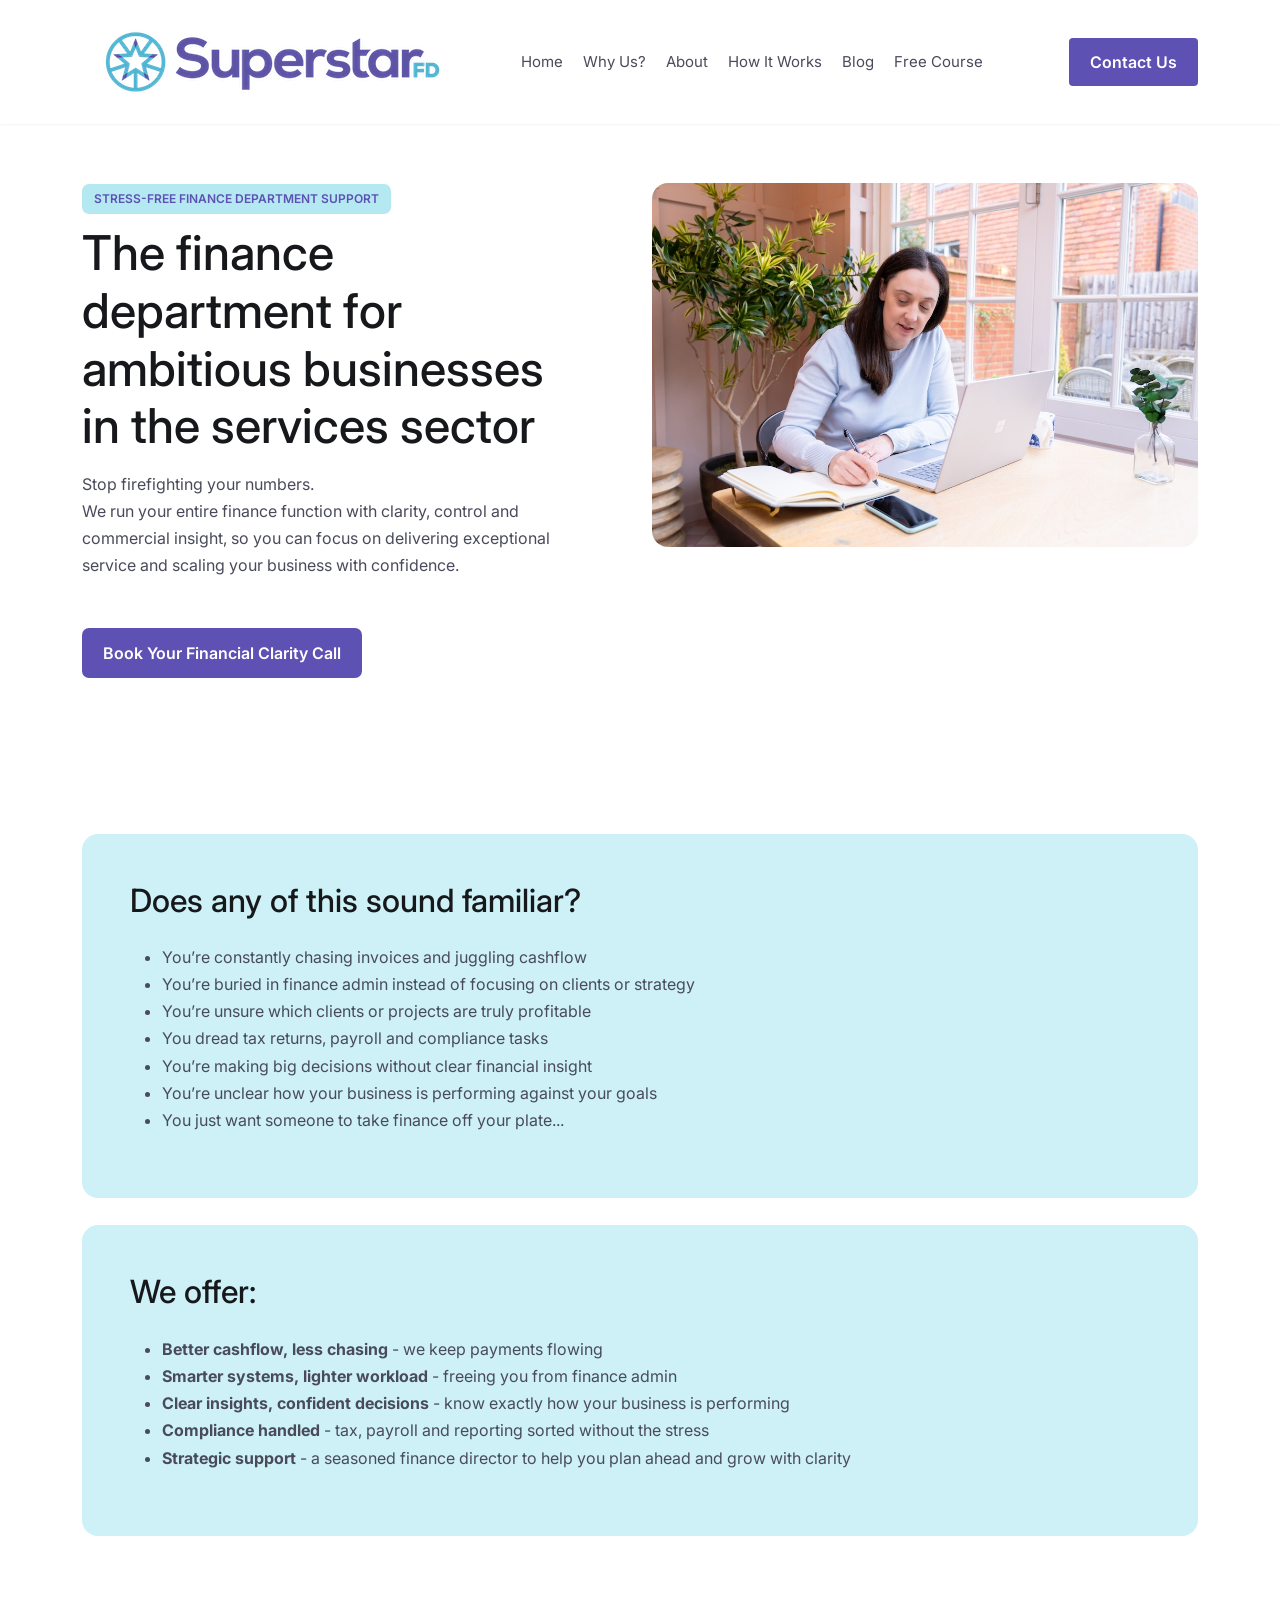
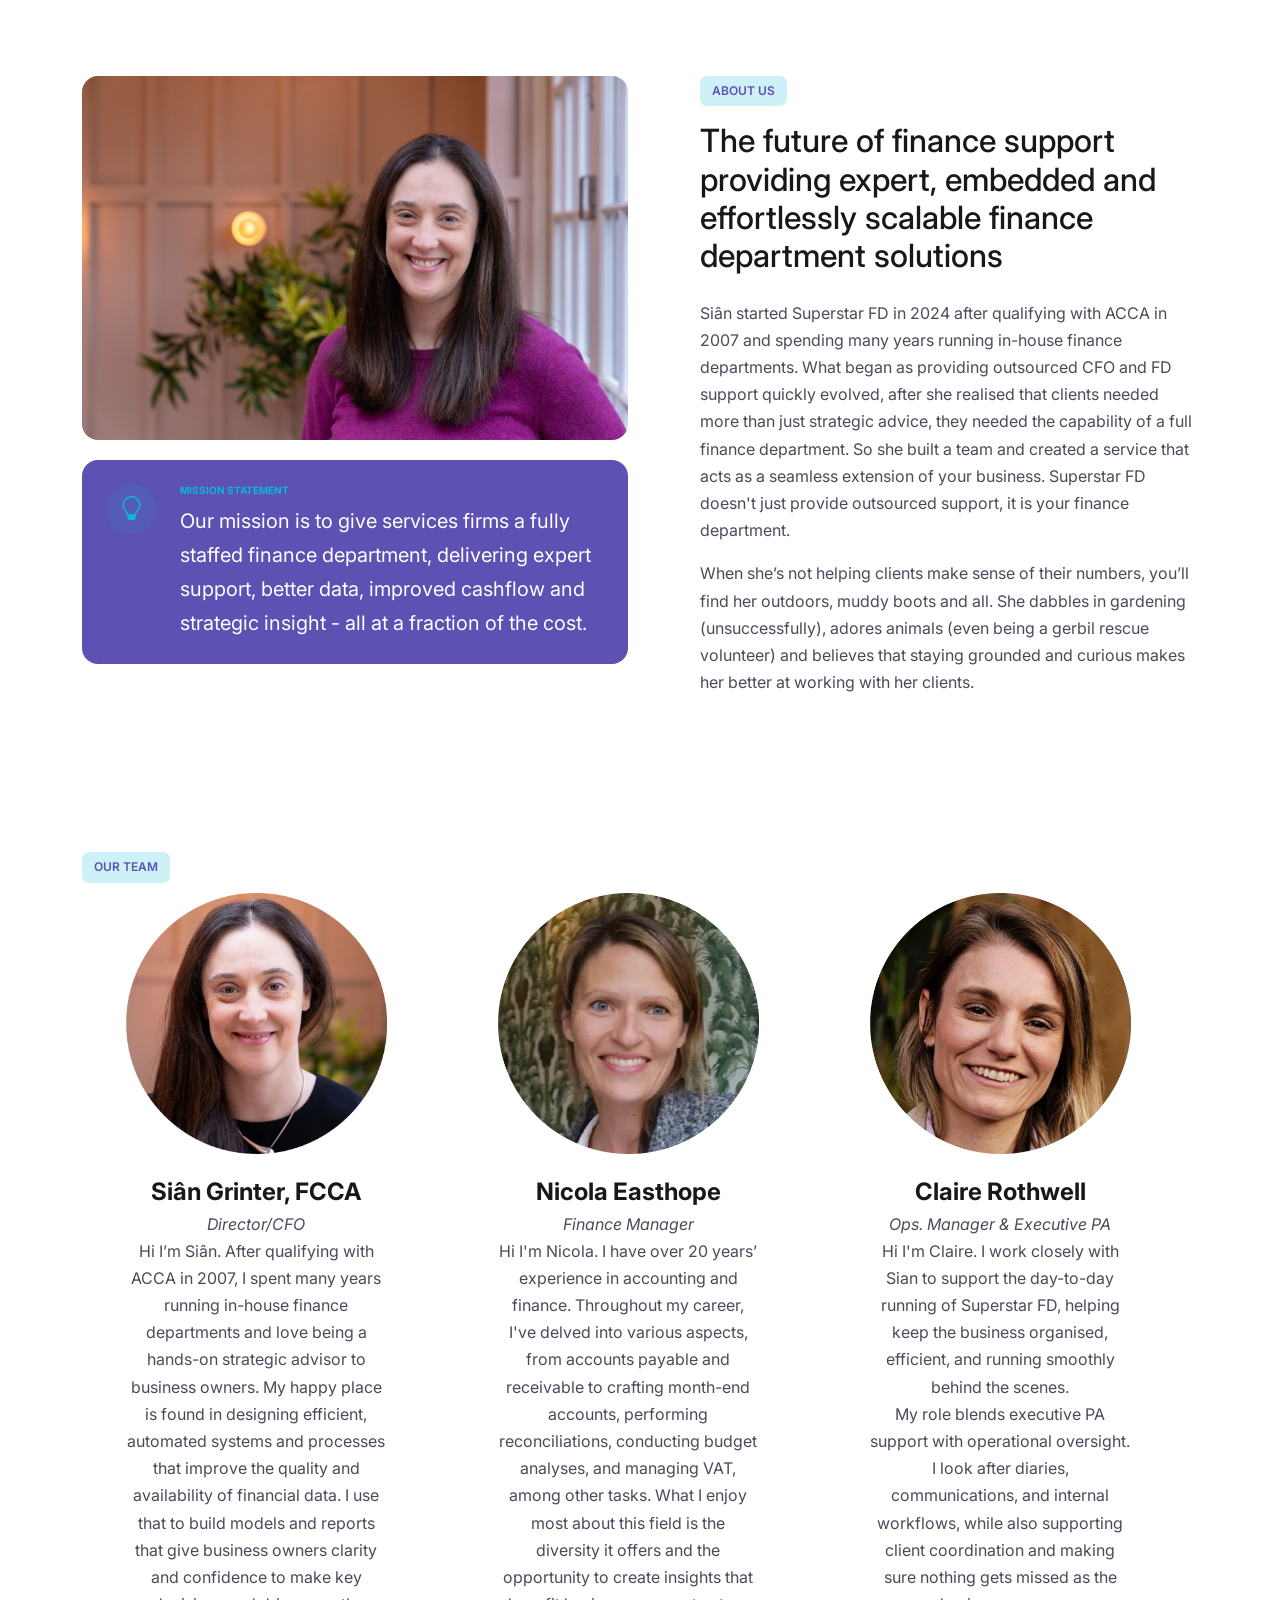
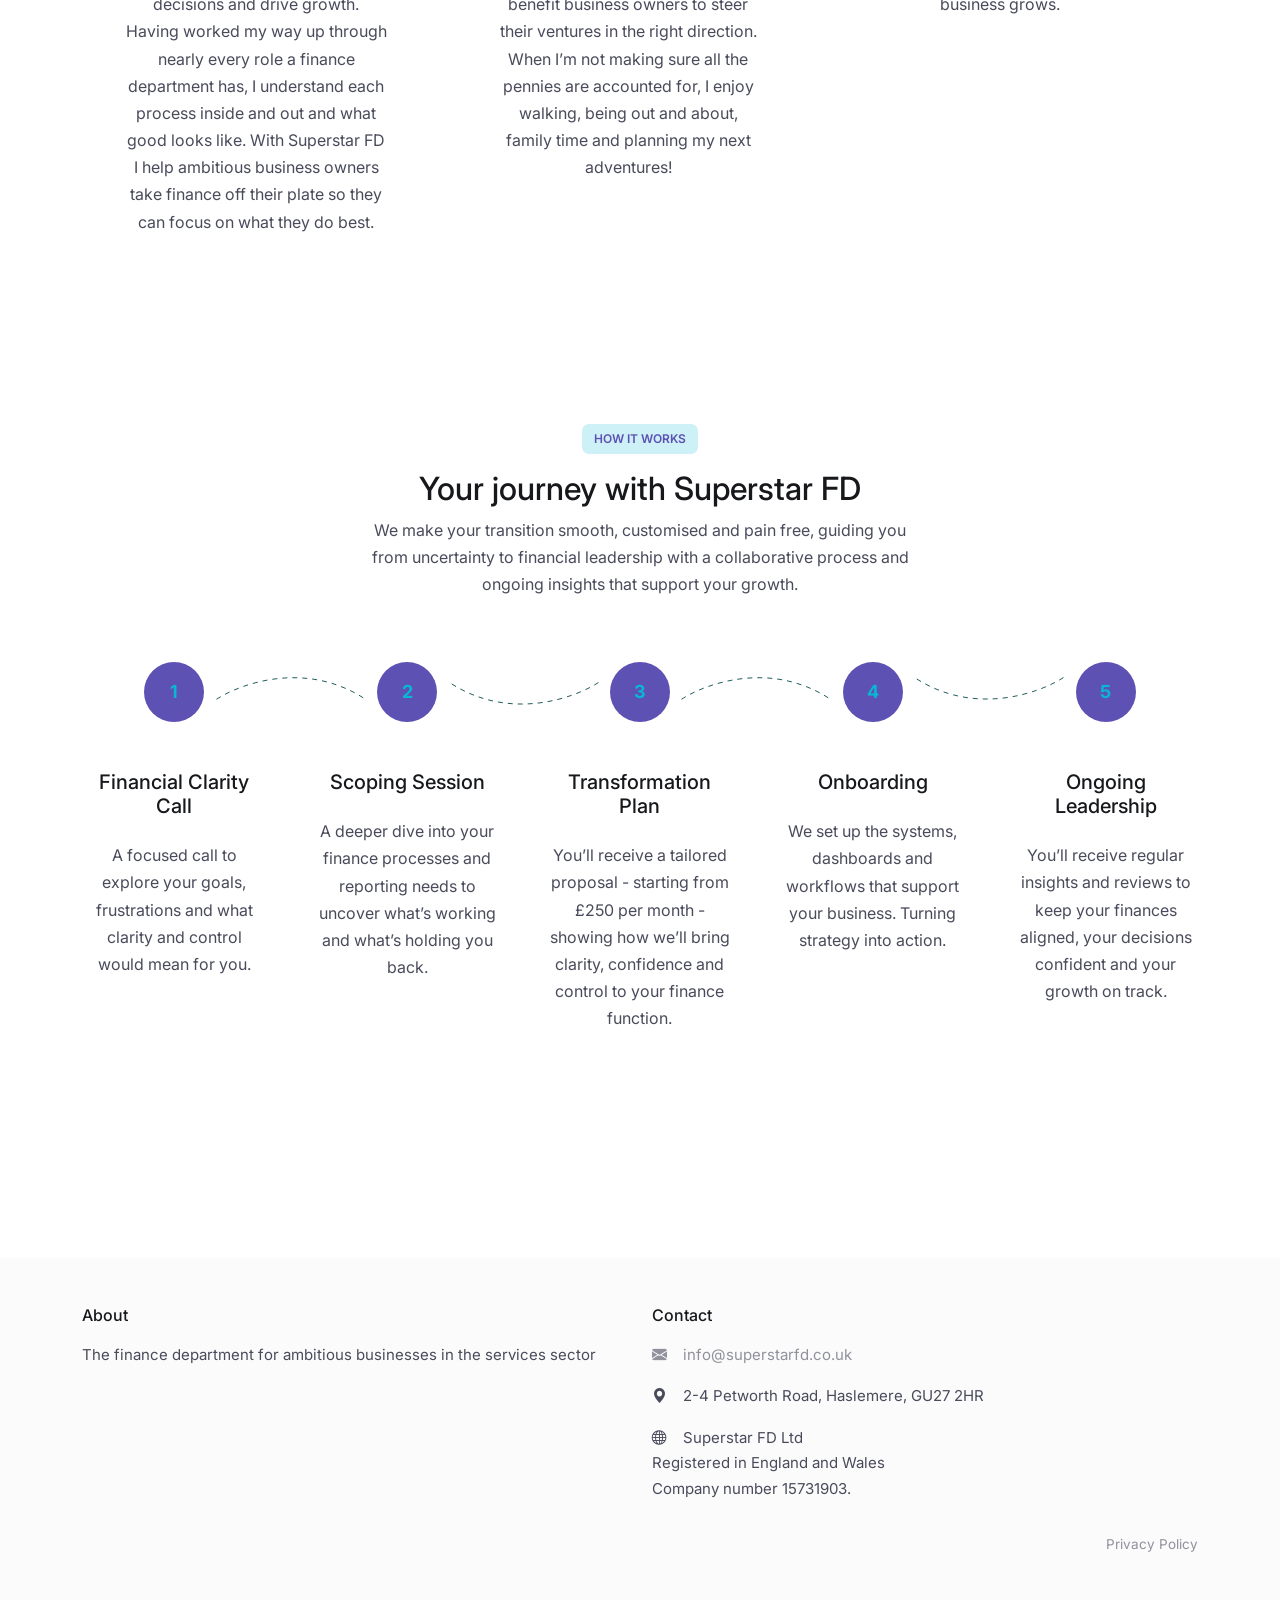
==== commit 3120a508: "Update index.html" ====
--- a/index.html
+++ b/index.html
@@ -279,7 +279,7 @@
                     <h2 class="mb-4" data-aos="fade-up" data-aos-delay="100">The future of finance support providing expert, embedded and effortlessly scalable finance department solutions</h2>
                     <div data-aos="fade-up" data-aos-delay="200">
                       <p>Siân started Superstar FD in 2024 after qualifying with ACCA in 2007 and spending many years running in-house finance departments. What began as providing outsourced CFO and FD support quickly evolved, after she realised that clients needed more than just strategic advice, they needed the capability of a full finance department. So she built a team and created a service that acts as a seamless extension of your business. Superstar FD doesn't just provide outsourced support, it is your finance department.</p>
-                      <p>When she’s not helping clients make sense of their numbers, you’ll find her outdoors, muddy boots and all. She dabbles in gardening (unsuccessfully), adores animals (even being a gerbil rescue volunteer in a previous life) and believes that staying grounded and curious makes her better at working with her clients.</p>
+                      <p>When she’s not helping clients make sense of their numbers, you’ll find her outdoors, muddy boots and all. She dabbles in gardening (unsuccessfully), adores animals (even being a gerbil rescue volunteer) and believes that staying grounded and curious makes her better at working with her clients.</p>
                     </div>
                   </div>
                 </div>
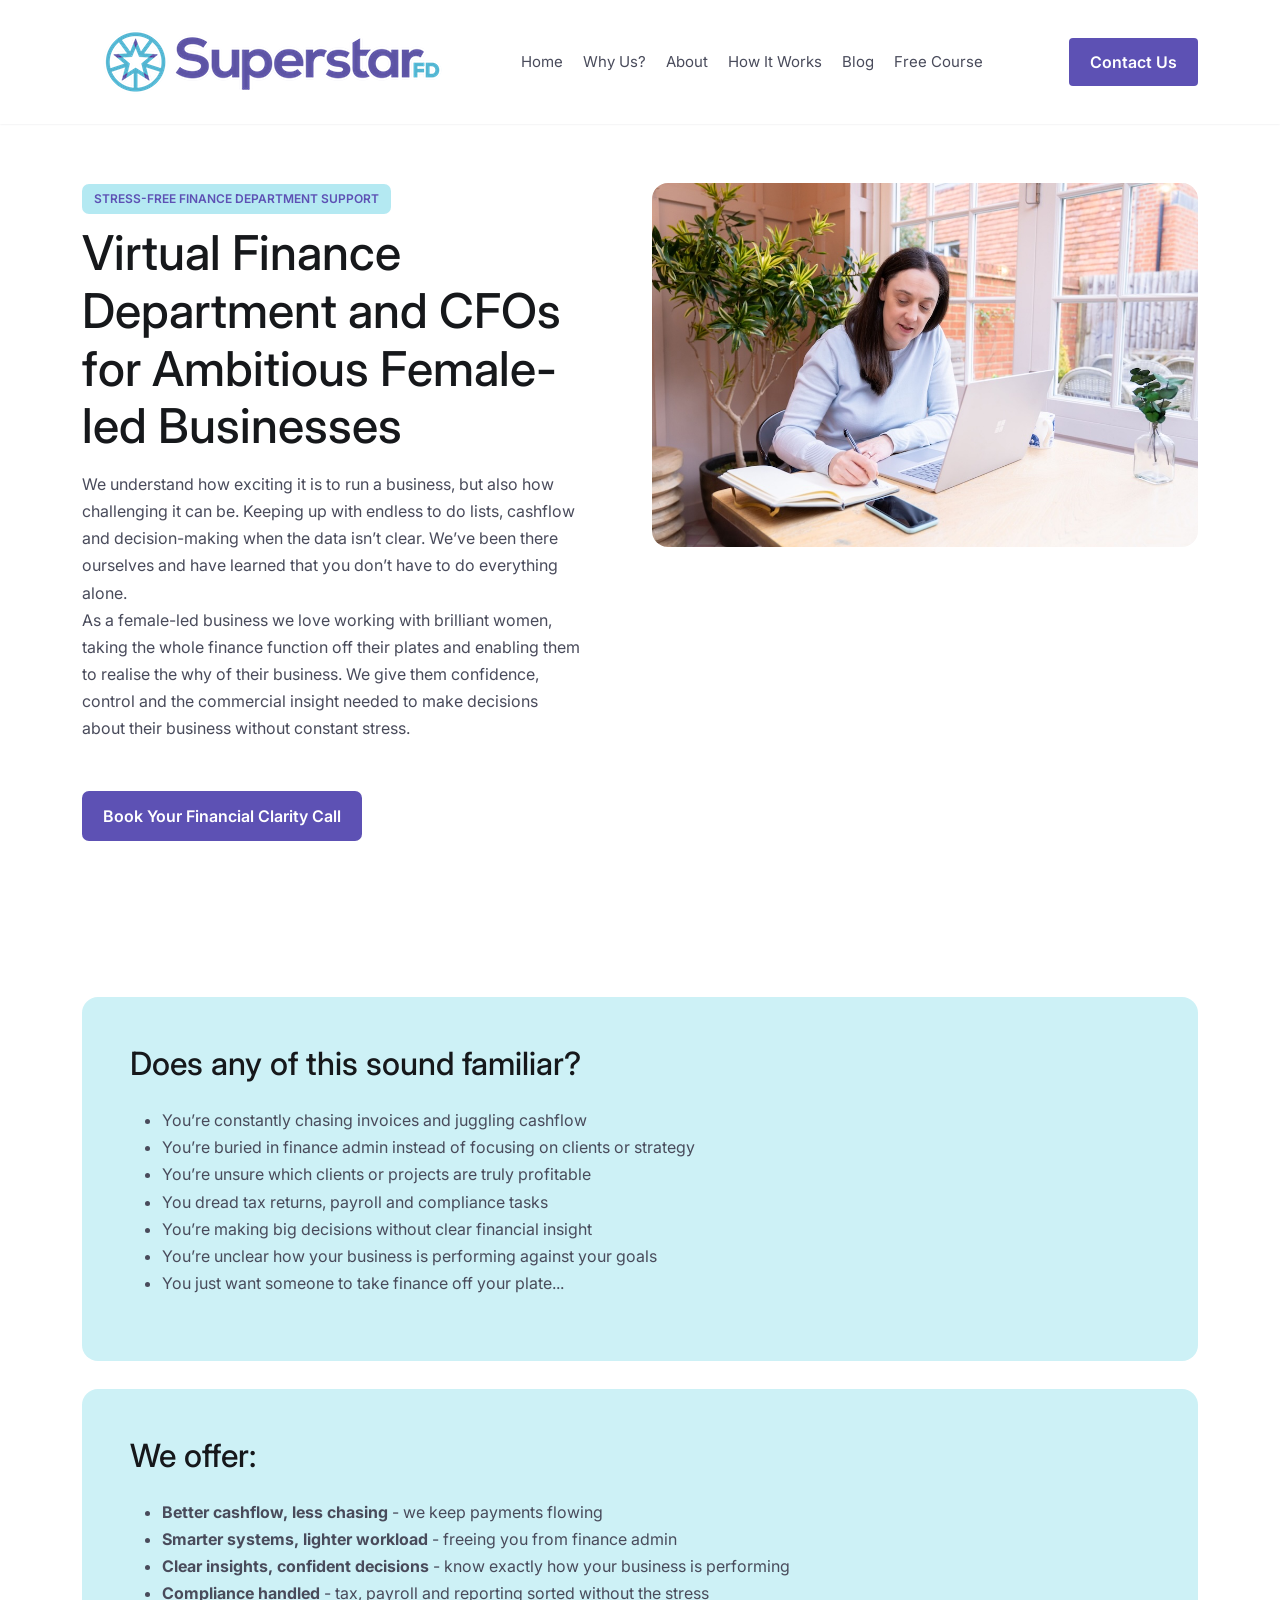
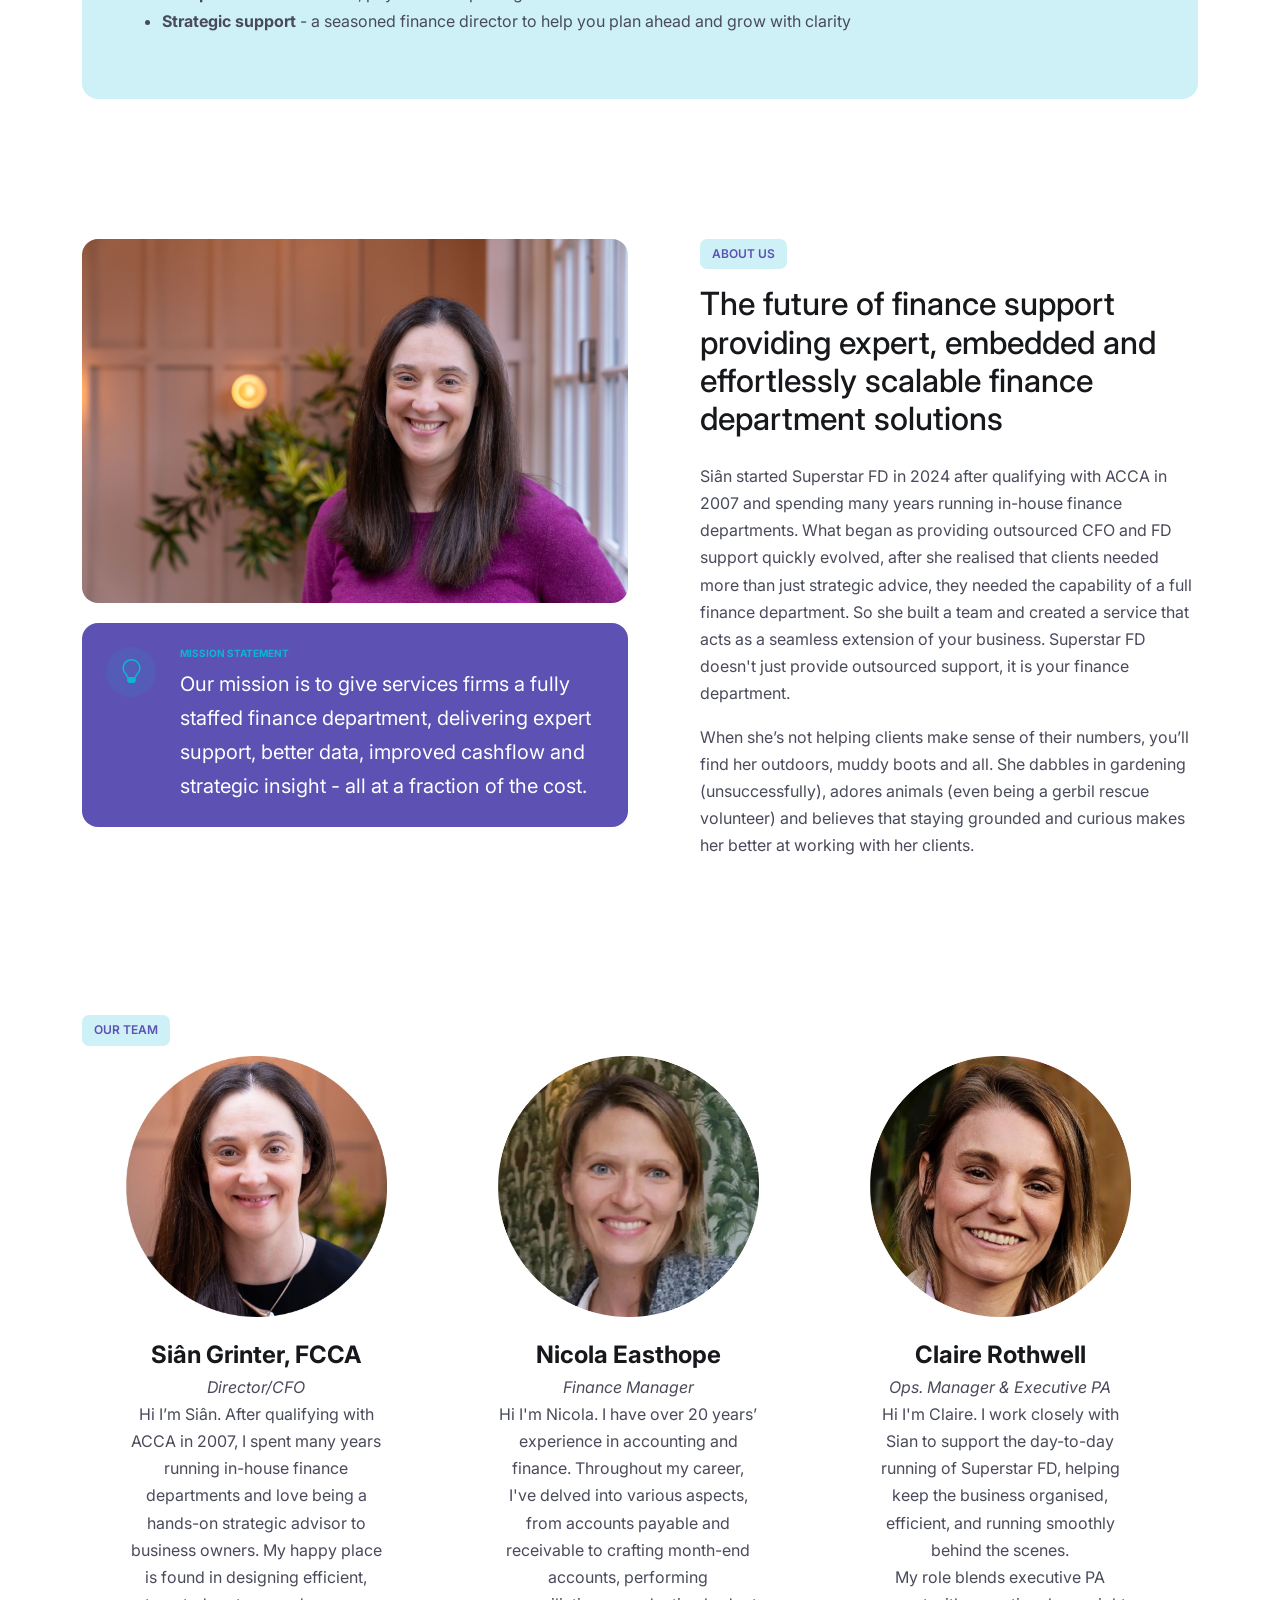
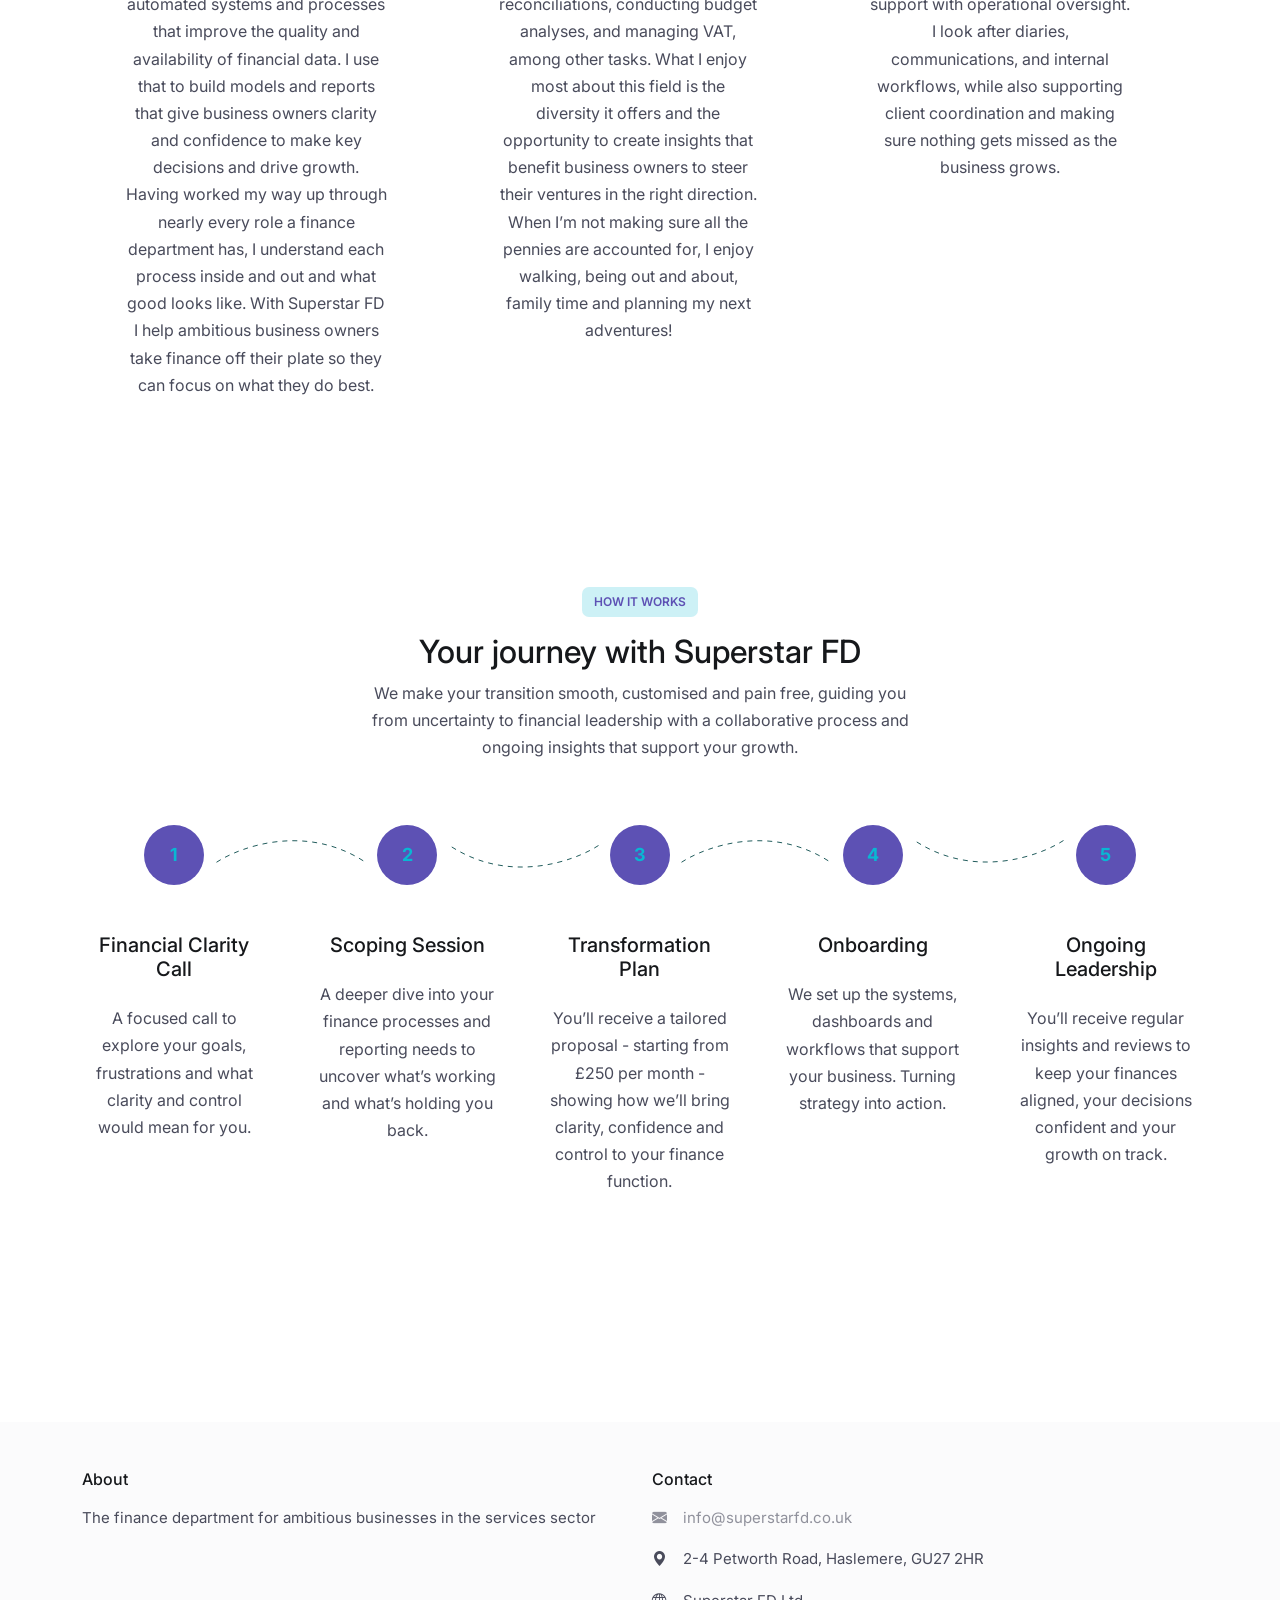
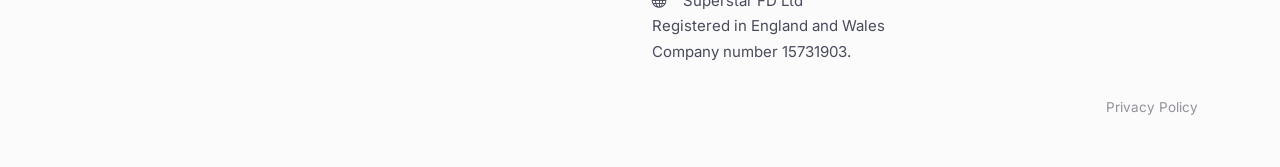
==== commit 43d0bb58: "Update index.html changed the very first top bit of the website" ====
--- a/index.html
+++ b/index.html
@@ -5,12 +5,12 @@
     <meta name="viewport" content="width=device-width, initial-scale=1">
     <title>Superstar FD</title>
     <meta content="Superstar FD is the finance department for ambitious
-      businesses in the services sector" name="description">
-    <meta content="finance support, finance team, finance outsourcing, business accounting, management accounting" name="keywords">
+      female-led businesses" name="description">
+    <meta content="finance support, finance team, finance outsourcing, business accounting, management accounting, fractional CFO, fractional Finance Director" name="keywords">
     <meta property="og:url" content="https://www.superstarfd.co.uk/">
     <meta property="og:type" content="website">
-    <meta property="og:title" content="Outsourced finance department | Superstar FD">
-    <meta property="og:description" content="Superstar FD is the finance department for ambitious businesses in the services sector.">
+    <meta property="og:title" content="Virtual finance department | Superstar FD">
+    <meta property="og:description" content="Superstar FD is the finance department for ambitious female-led businesses.">
     <meta property="og:image" content="https://www.superstarfd.co.uk/assets/images/portrait-og-1200.jpg">
     <!-- ======= Google Font =======-->
     <link rel="preconnect" href="https://fonts.googleapis.com">
@@ -120,8 +120,8 @@
                 <div class="row">
                   <div class="col-lg-11">
                     <span class="hero-subtitle text-uppercase" data-aos="fade-up" data-aos-delay="0">stress-free finance department support</span>
-                    <h1 class="hero-title mb-3" data-aos="fade-up" data-aos-delay="100">The finance department for ambitious businesses in the services sector</h1>
-                    <p class="hero-description mb-4 mb-lg-5" data-aos="fade-up" data-aos-delay="200">Stop firefighting your numbers.<br>We run your entire finance function with clarity, control and commercial insight, so you can focus on delivering exceptional service and scaling your business with confidence.</p>
+                    <h1 class="hero-title mb-3" data-aos="fade-up" data-aos-delay="100">Virtual Finance Department and CFOs for Ambitious Female-led Businesses</h1>
+                    <p class="hero-description mb-4 mb-lg-5" data-aos="fade-up" data-aos-delay="200">We understand how exciting it is to run a business, but also how challenging it can be. Keeping up with endless to do lists, cashflow and decision-making when the data isn’t clear. We’ve been there ourselves and have learned that you don’t have to do everything alone.<br>As a female-led business we love working with brilliant women, taking the whole finance function off their plates and enabling them to realise the why of their business. We give them confidence, control and the commercial insight needed to make decisions about their business without constant stress.</p>
                     <div class="cta d-flex gap-2 mb-4 mb-lg-5" data-aos="fade-up" data-aos-delay="300">
                       <a class="btn" href="http://calendly.com/sian-superstarfd/discovery-call" target="_blank">Book Your Financial Clarity Call</a>
                       <!--<a class="btn btn-white-outline" href="#how-it-works">How it Works</a>-->
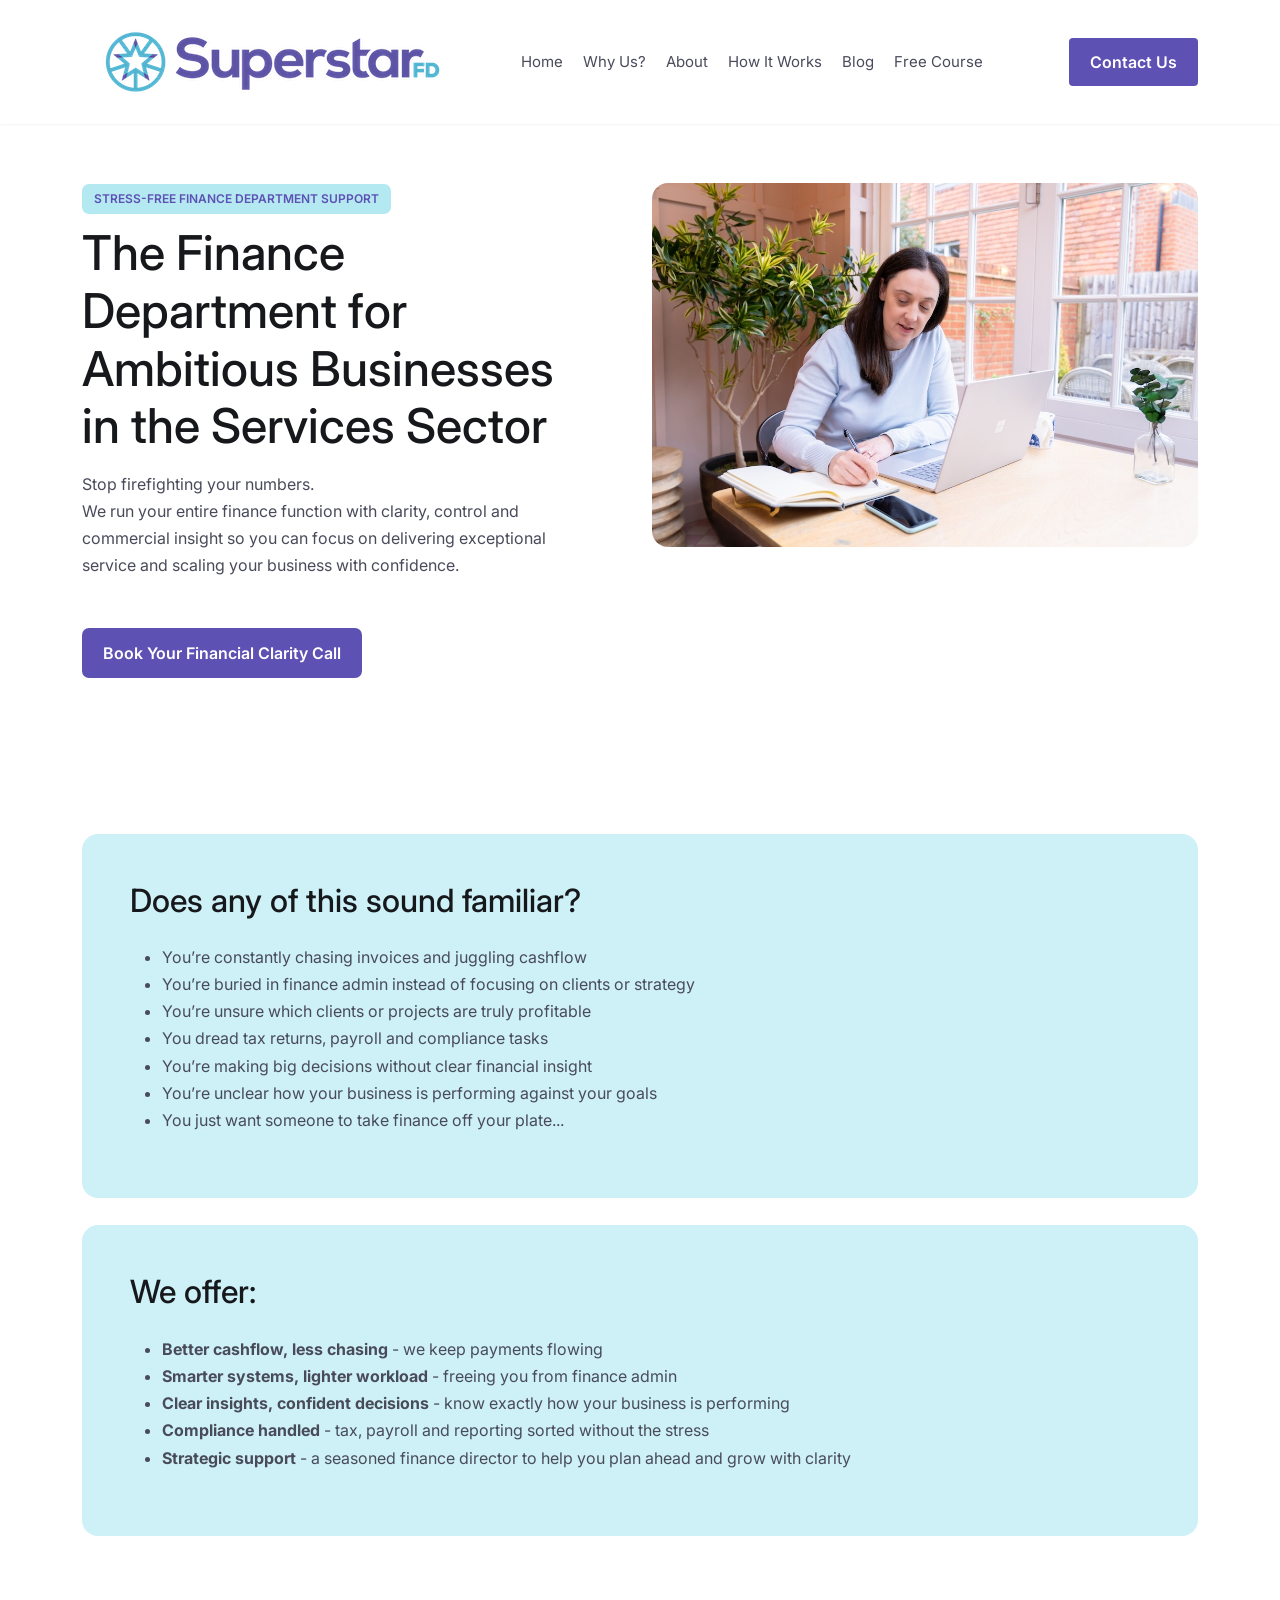
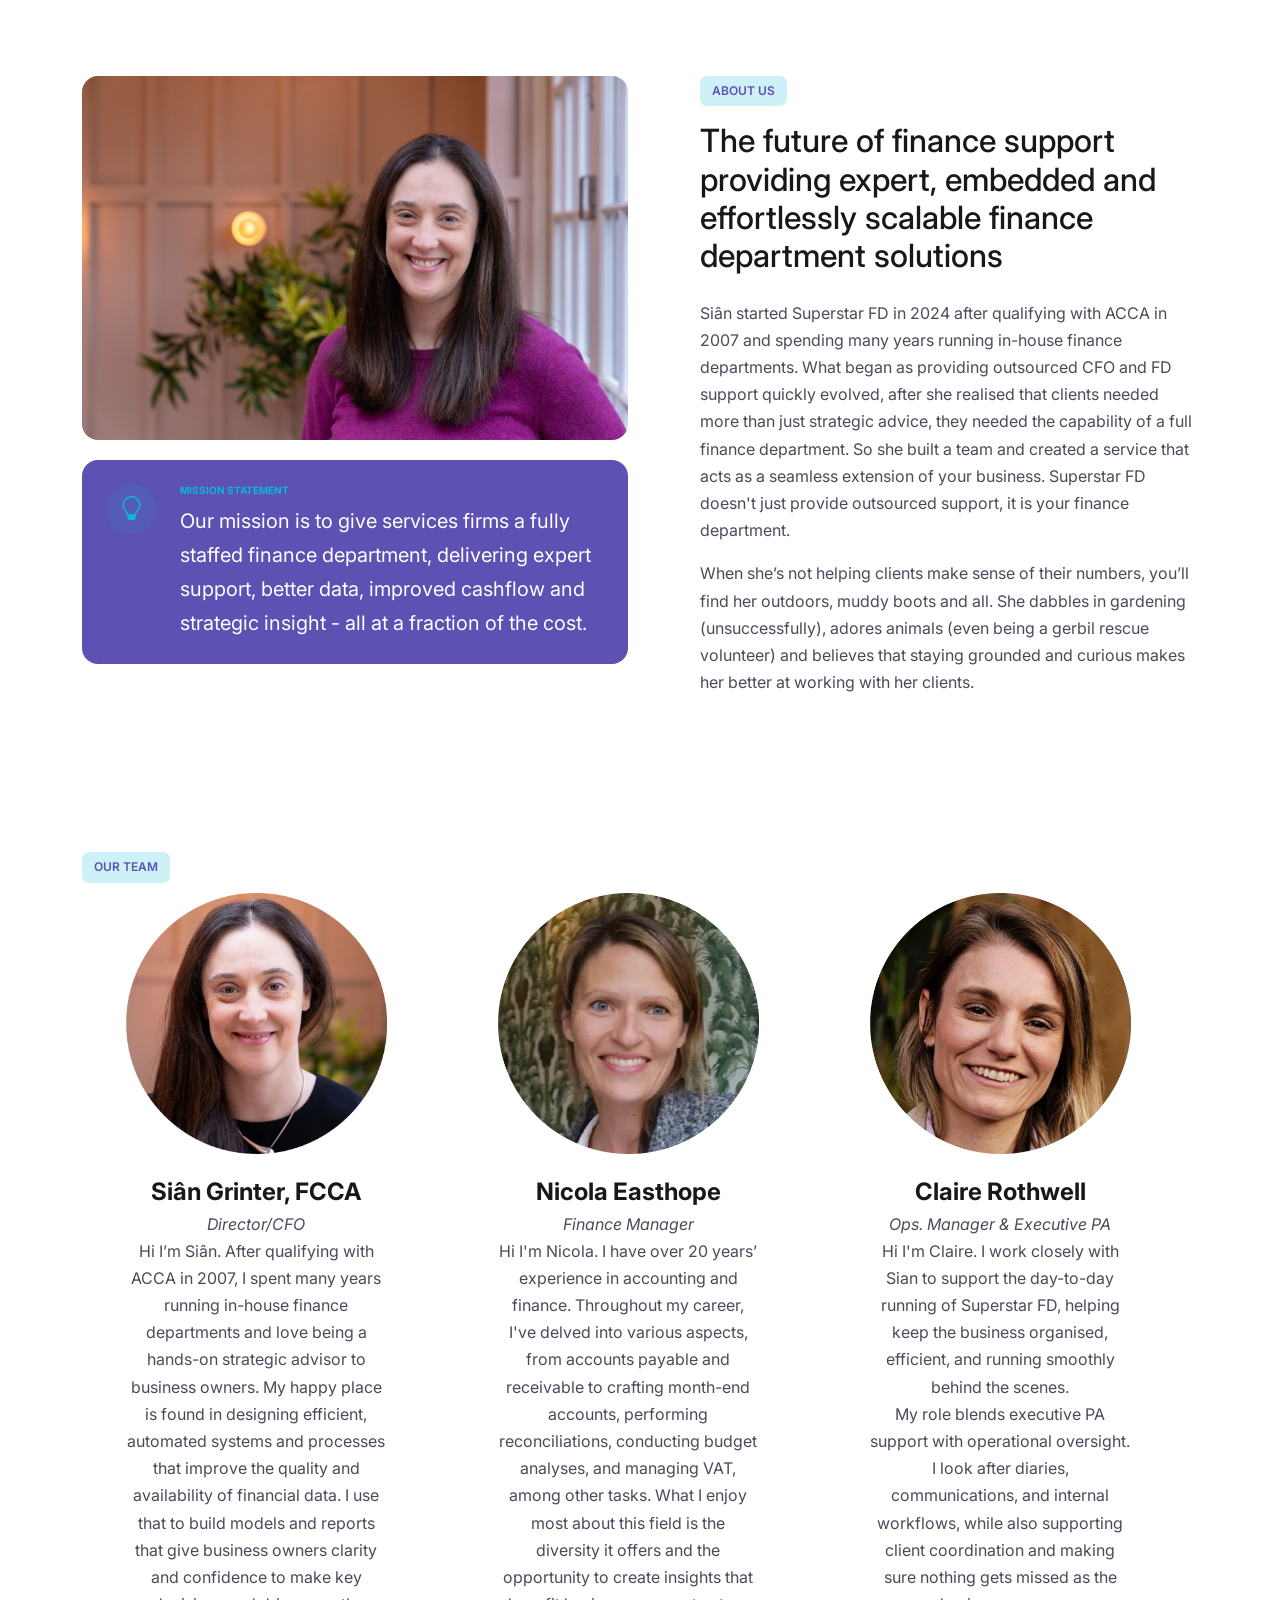
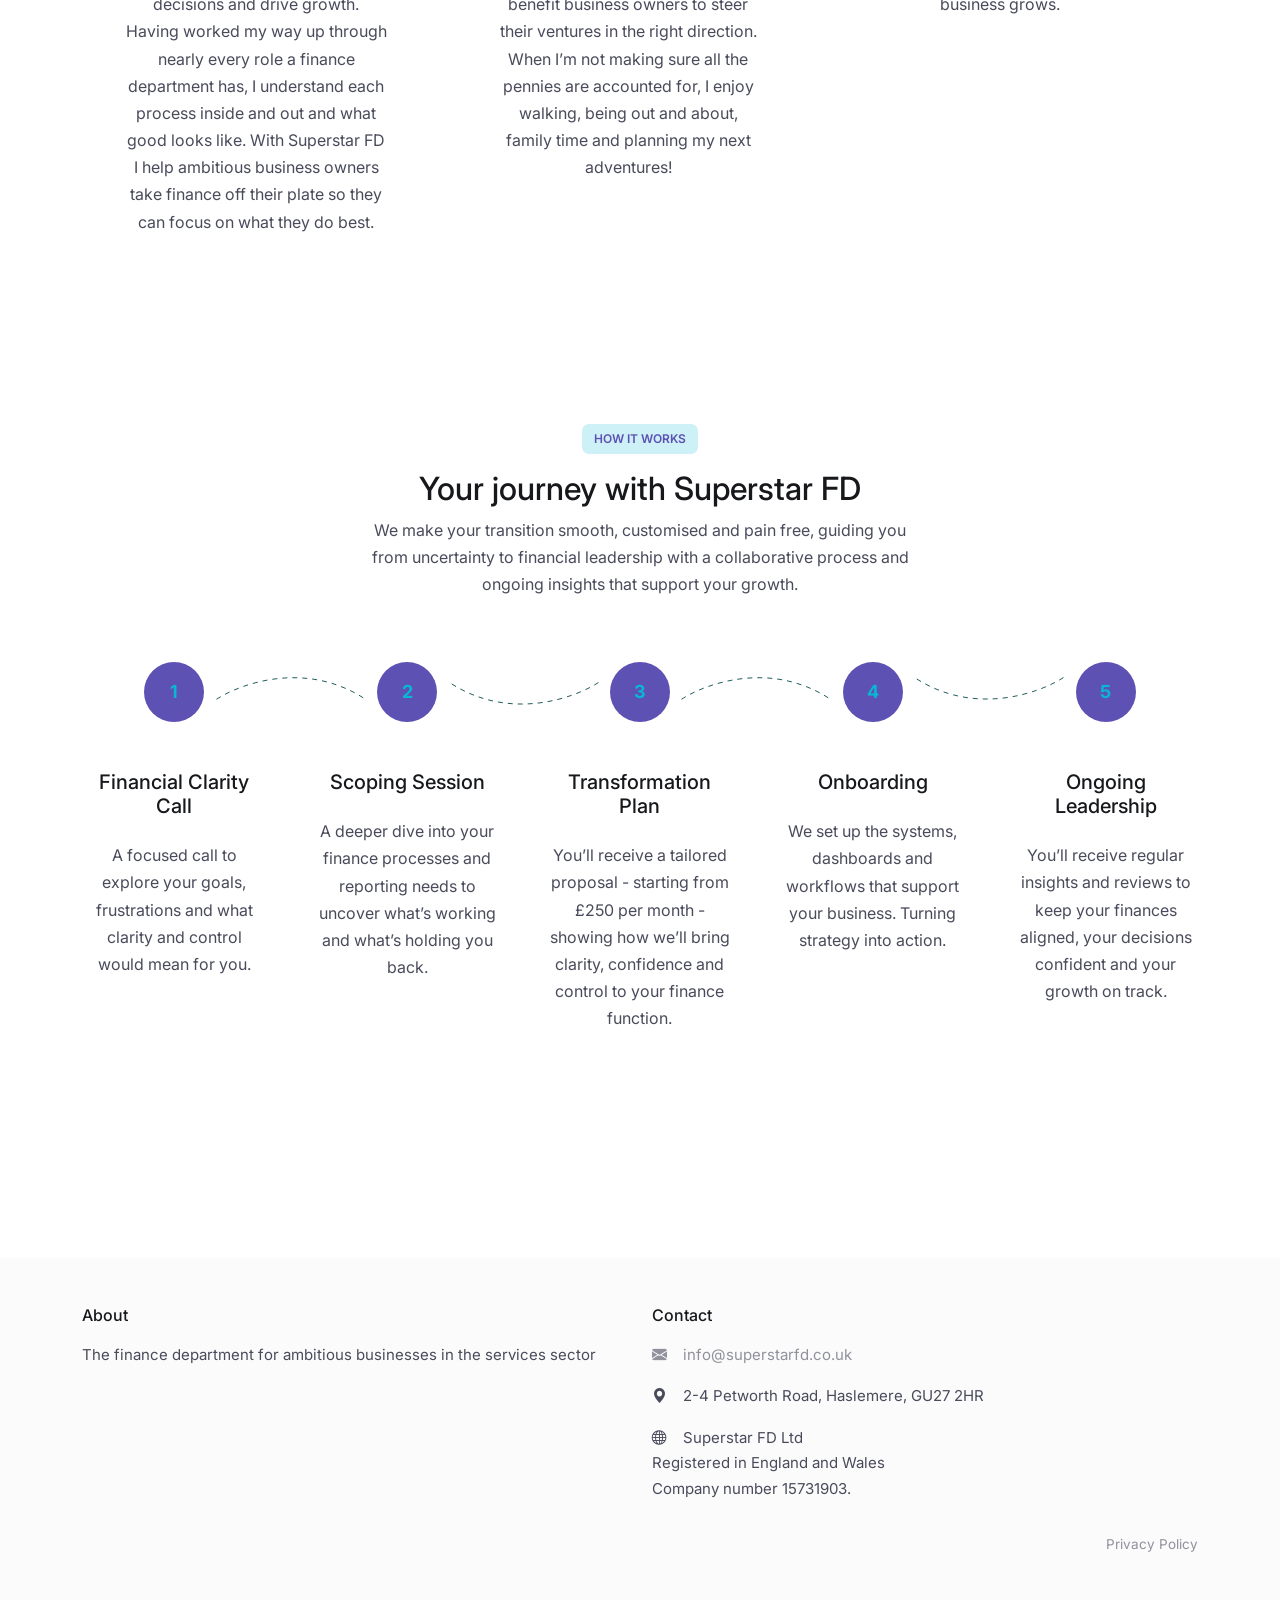
==== commit c3083fc6: "Update index.html reinstated original intro" ====
--- a/index.html
+++ b/index.html
@@ -120,8 +120,8 @@
                 <div class="row">
                   <div class="col-lg-11">
                     <span class="hero-subtitle text-uppercase" data-aos="fade-up" data-aos-delay="0">stress-free finance department support</span>
-                    <h1 class="hero-title mb-3" data-aos="fade-up" data-aos-delay="100">Virtual Finance Department and CFOs for Ambitious Female-led Businesses</h1>
-                    <p class="hero-description mb-4 mb-lg-5" data-aos="fade-up" data-aos-delay="200">We understand how exciting it is to run a business, but also how challenging it can be. Keeping up with endless to do lists, cashflow and decision-making when the data isn’t clear. We’ve been there ourselves and have learned that you don’t have to do everything alone.<br>As a female-led business we love working with brilliant women, taking the whole finance function off their plates and enabling them to realise the why of their business. We give them confidence, control and the commercial insight needed to make decisions about their business without constant stress.</p>
+                    <h1 class="hero-title mb-3" data-aos="fade-up" data-aos-delay="100">The Finance Department for Ambitious Businesses in the Services Sector</h1>
+                    <p class="hero-description mb-4 mb-lg-5" data-aos="fade-up" data-aos-delay="200">Stop firefighting your numbers.<br>We run your entire finance function with clarity, control and commercial insight so you can focus on delivering exceptional service and scaling your business with confidence.</p>
                     <div class="cta d-flex gap-2 mb-4 mb-lg-5" data-aos="fade-up" data-aos-delay="300">
                       <a class="btn" href="http://calendly.com/sian-superstarfd/discovery-call" target="_blank">Book Your Financial Clarity Call</a>
                       <!--<a class="btn btn-white-outline" href="#how-it-works">How it Works</a>-->
@@ -429,7 +429,7 @@
                     <div class="col-md-6 col-lg-4 mb-4 mb-lg-0 quick-contact">
                     -->
                 <h3 class="mb-3">Contact</h3>
-                <a class="d-flex mb-3" href="mailto:info@superstarfd.co.uk"><i class="bi bi-envelope-fill me-3"></i><span>info@superstarfd.co.uk</span></a>
+                <a class="d-flex mb-3" href="mailto:hello@superstarfd.co.uk"><i class="bi bi-envelope-fill me-3"></i><span>info@superstarfd.co.uk</span></a>
                 <p class="d-flex mb-3"><i class="bi bi-geo-alt-fill me-3"></i><span>2-4 Petworth Road, Haslemere, GU27 2HR</span></p>
                 <p>
                   <i class="bi bi-globe me-3"></i><span>Superstar FD Ltd
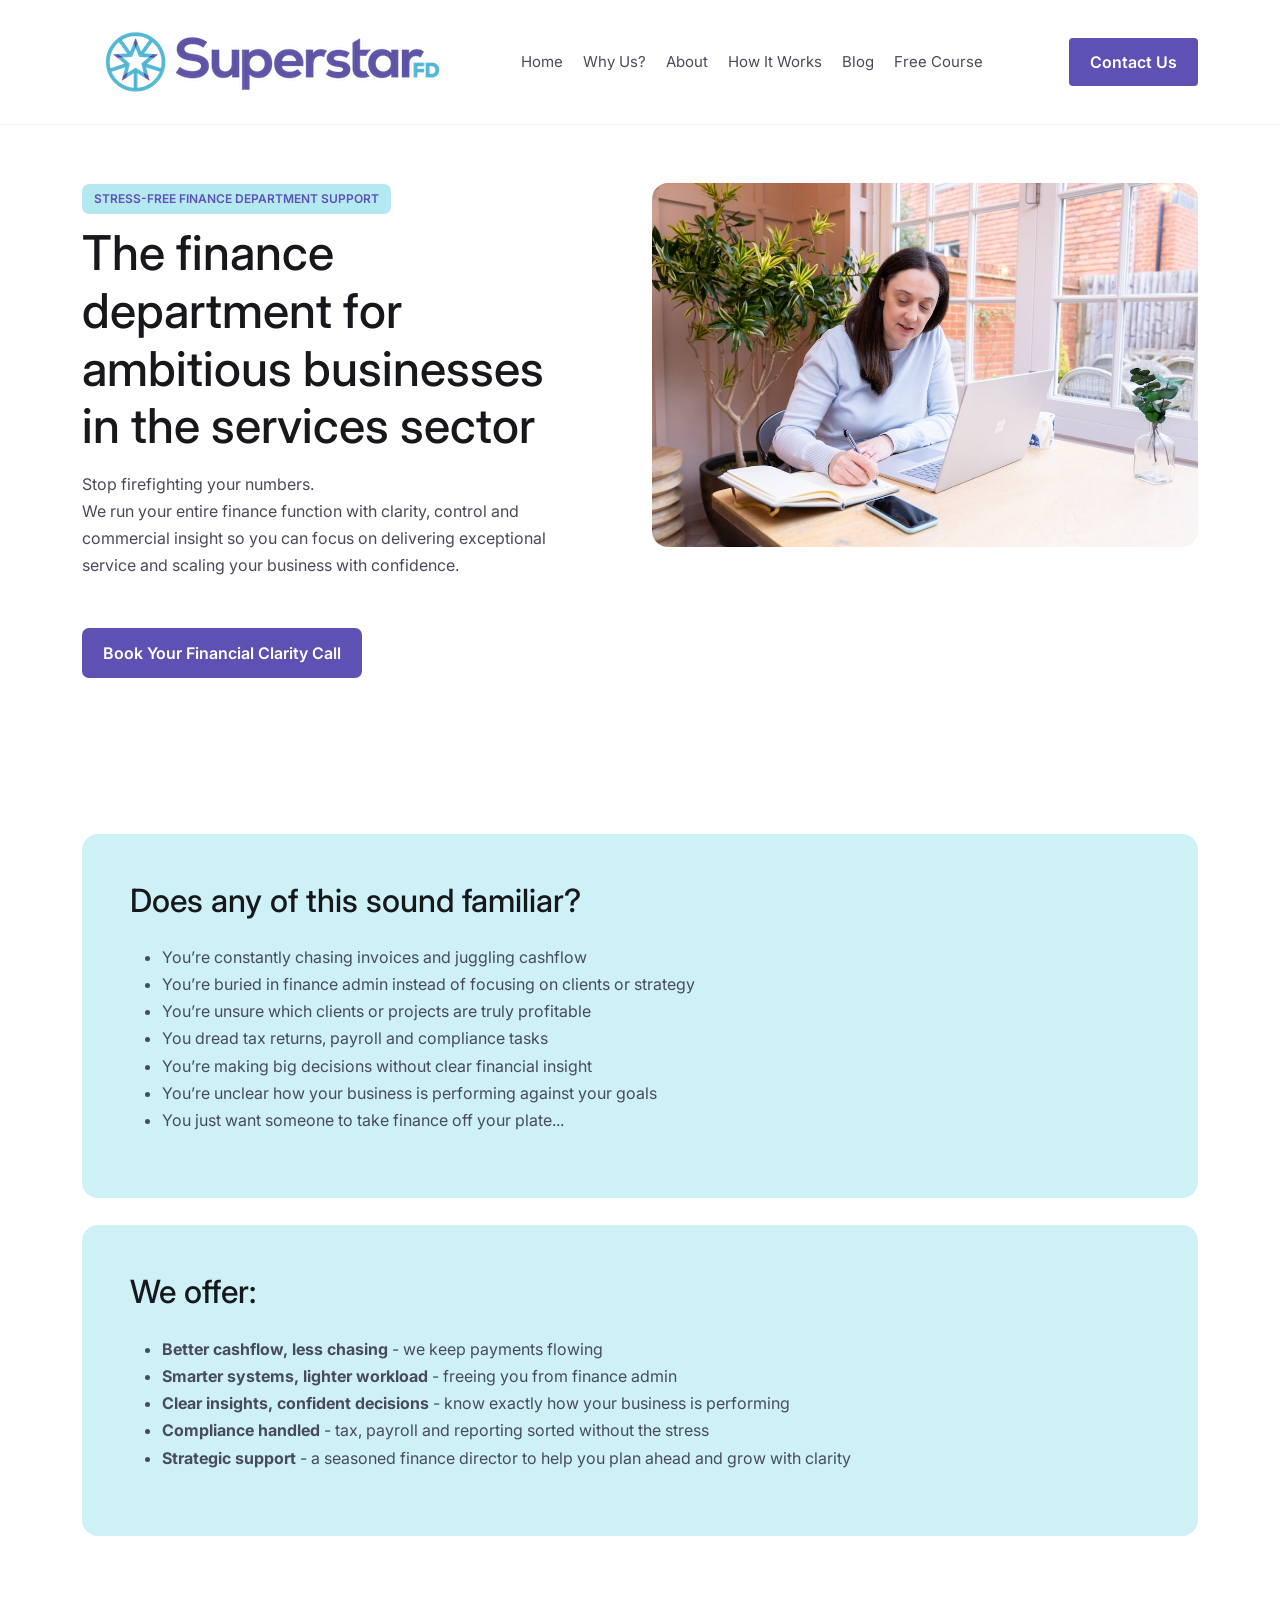
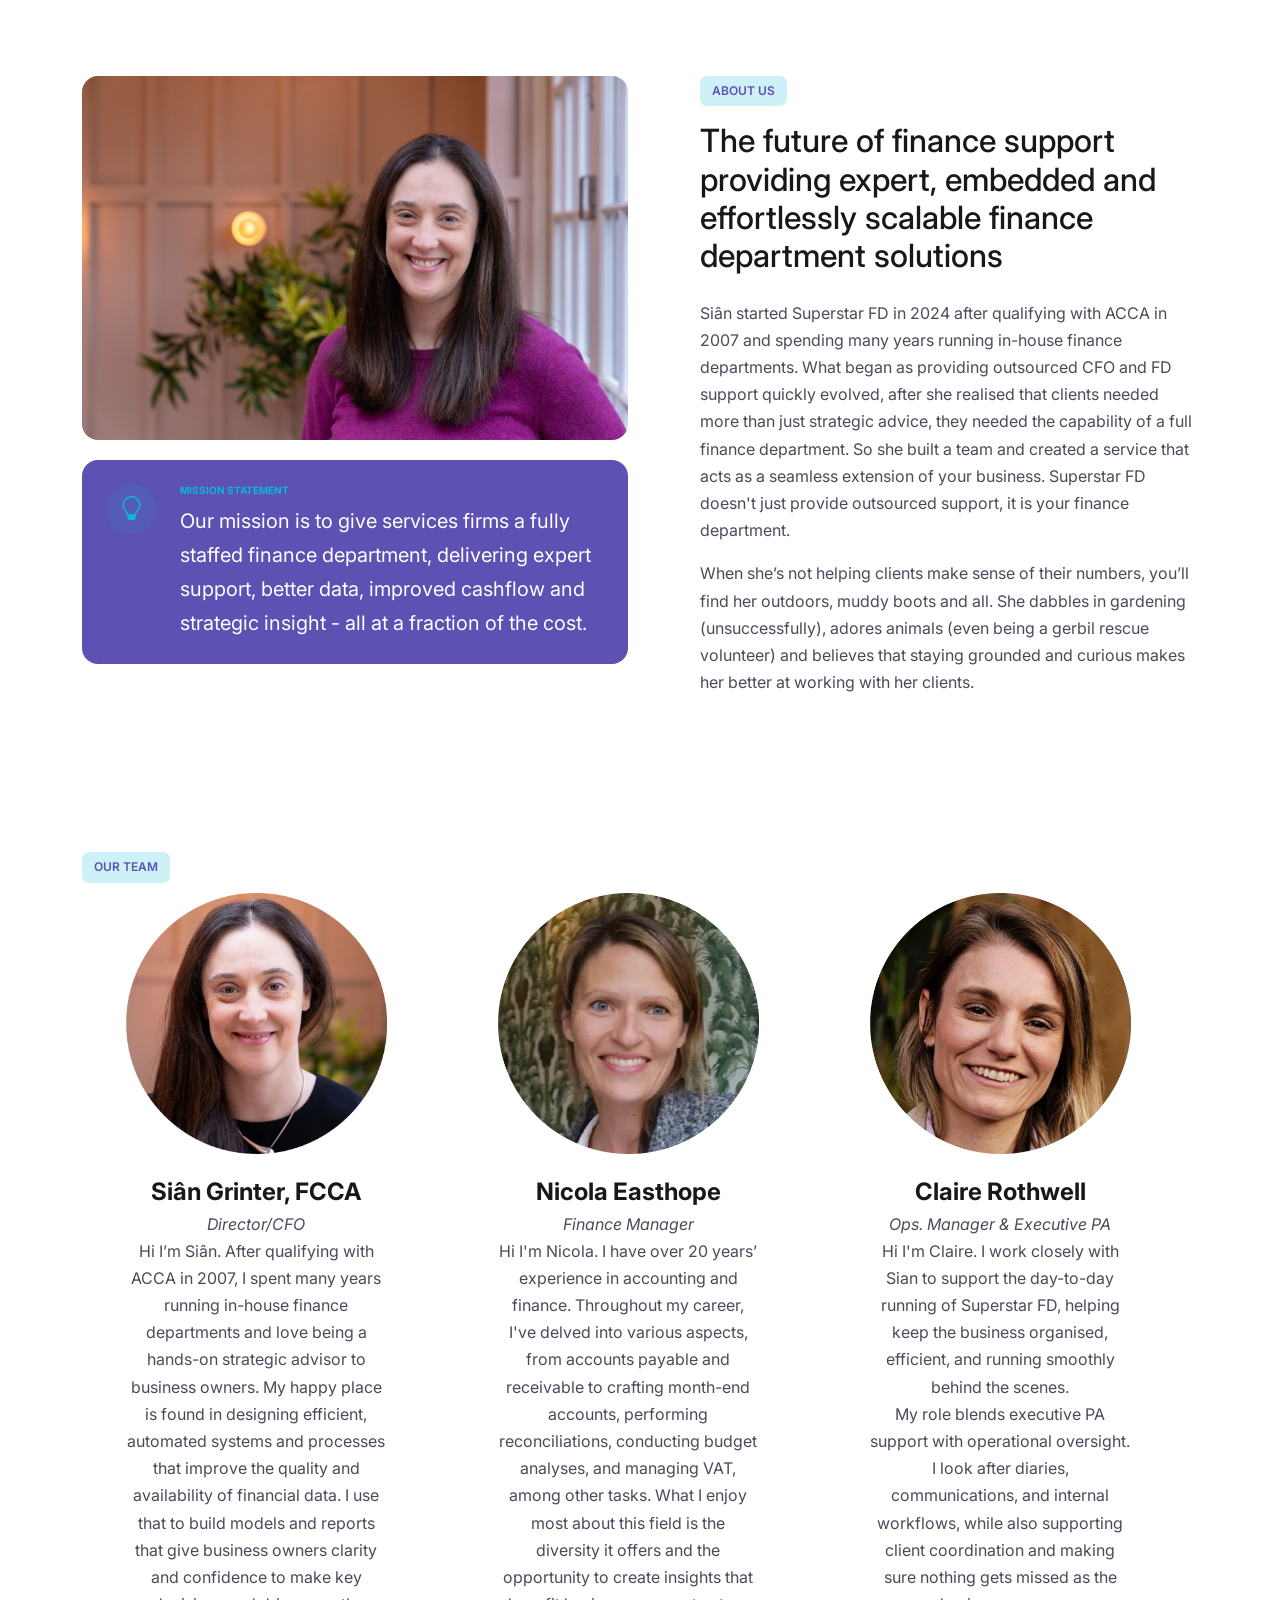
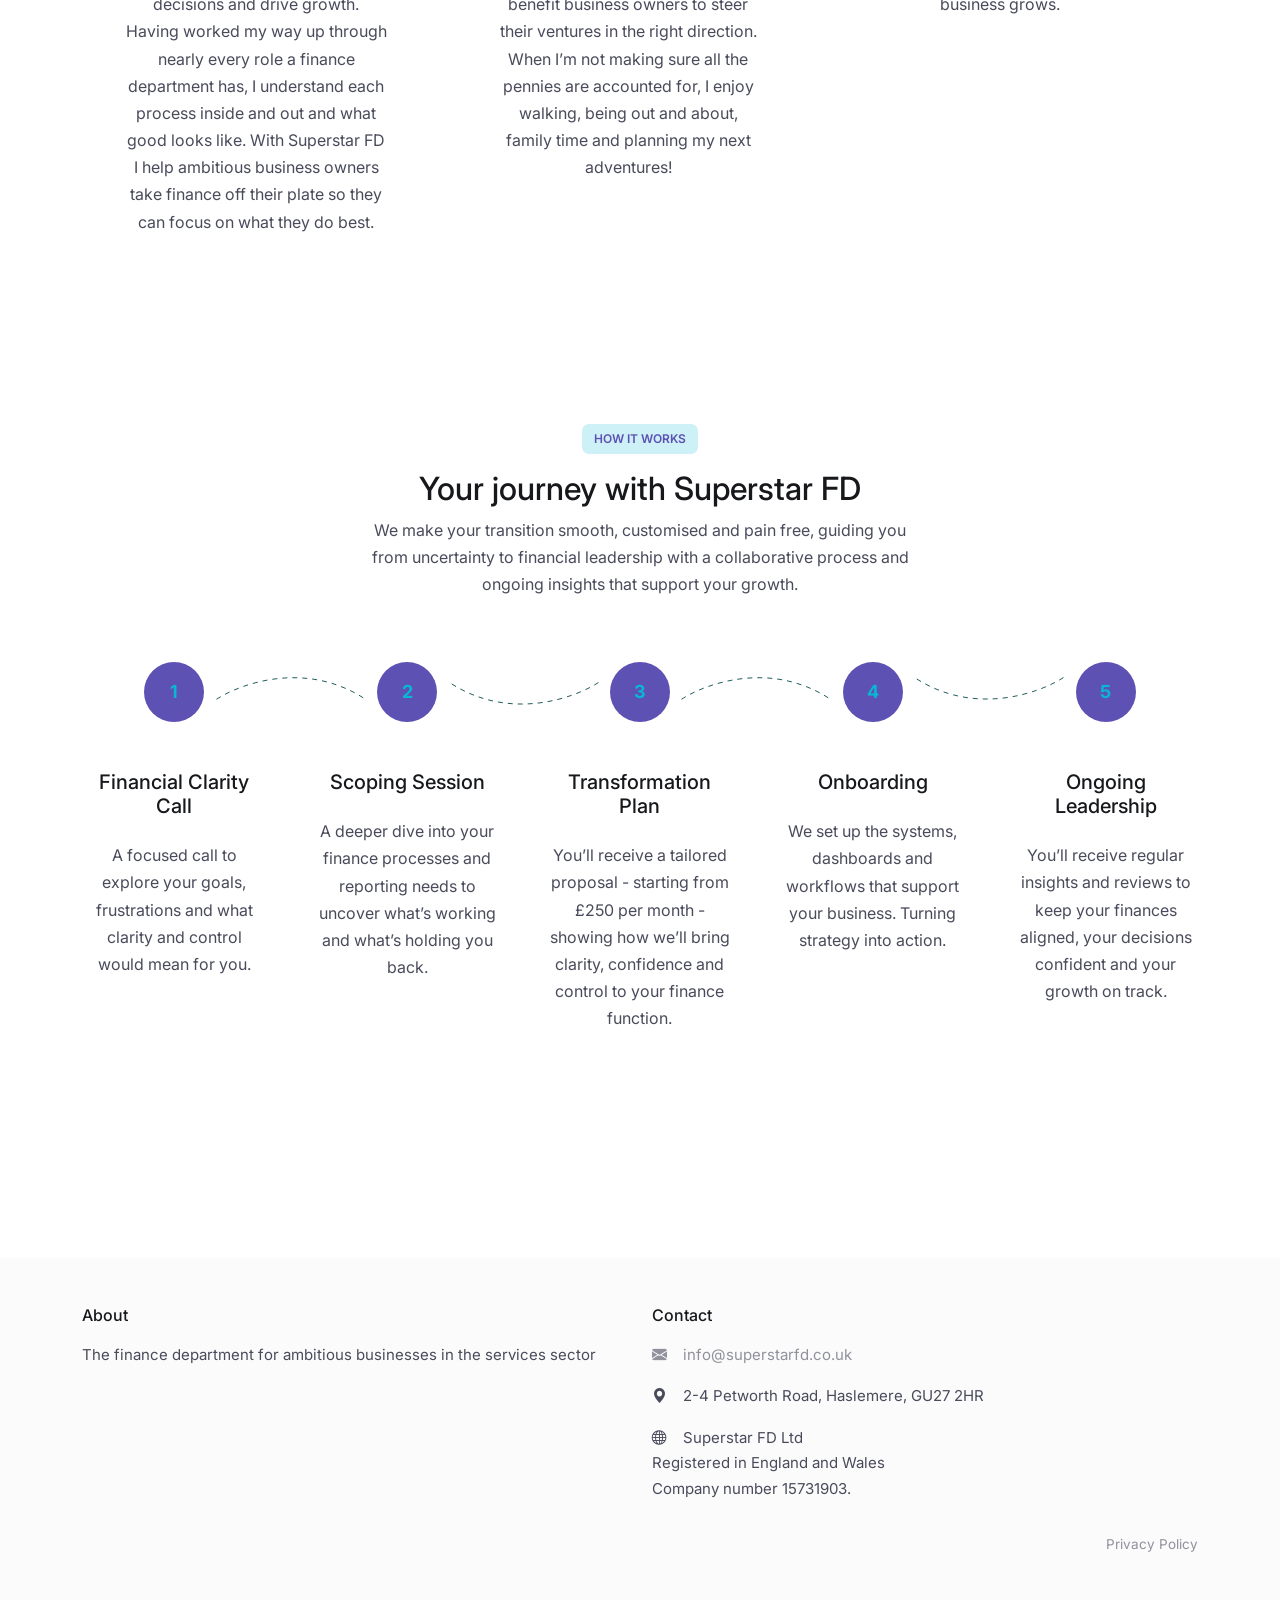
==== commit 61122581: "Update index.html" ====
--- a/index.html
+++ b/index.html
@@ -120,7 +120,7 @@
                 <div class="row">
                   <div class="col-lg-11">
                     <span class="hero-subtitle text-uppercase" data-aos="fade-up" data-aos-delay="0">stress-free finance department support</span>
-                    <h1 class="hero-title mb-3" data-aos="fade-up" data-aos-delay="100">The Finance Department for Ambitious Businesses in the Services Sector</h1>
+                    <h1 class="hero-title mb-3" data-aos="fade-up" data-aos-delay="100">The finance department for ambitious businesses in the services sector</h1>
                     <p class="hero-description mb-4 mb-lg-5" data-aos="fade-up" data-aos-delay="200">Stop firefighting your numbers.<br>We run your entire finance function with clarity, control and commercial insight so you can focus on delivering exceptional service and scaling your business with confidence.</p>
                     <div class="cta d-flex gap-2 mb-4 mb-lg-5" data-aos="fade-up" data-aos-delay="300">
                       <a class="btn" href="http://calendly.com/sian-superstarfd/discovery-call" target="_blank">Book Your Financial Clarity Call</a>
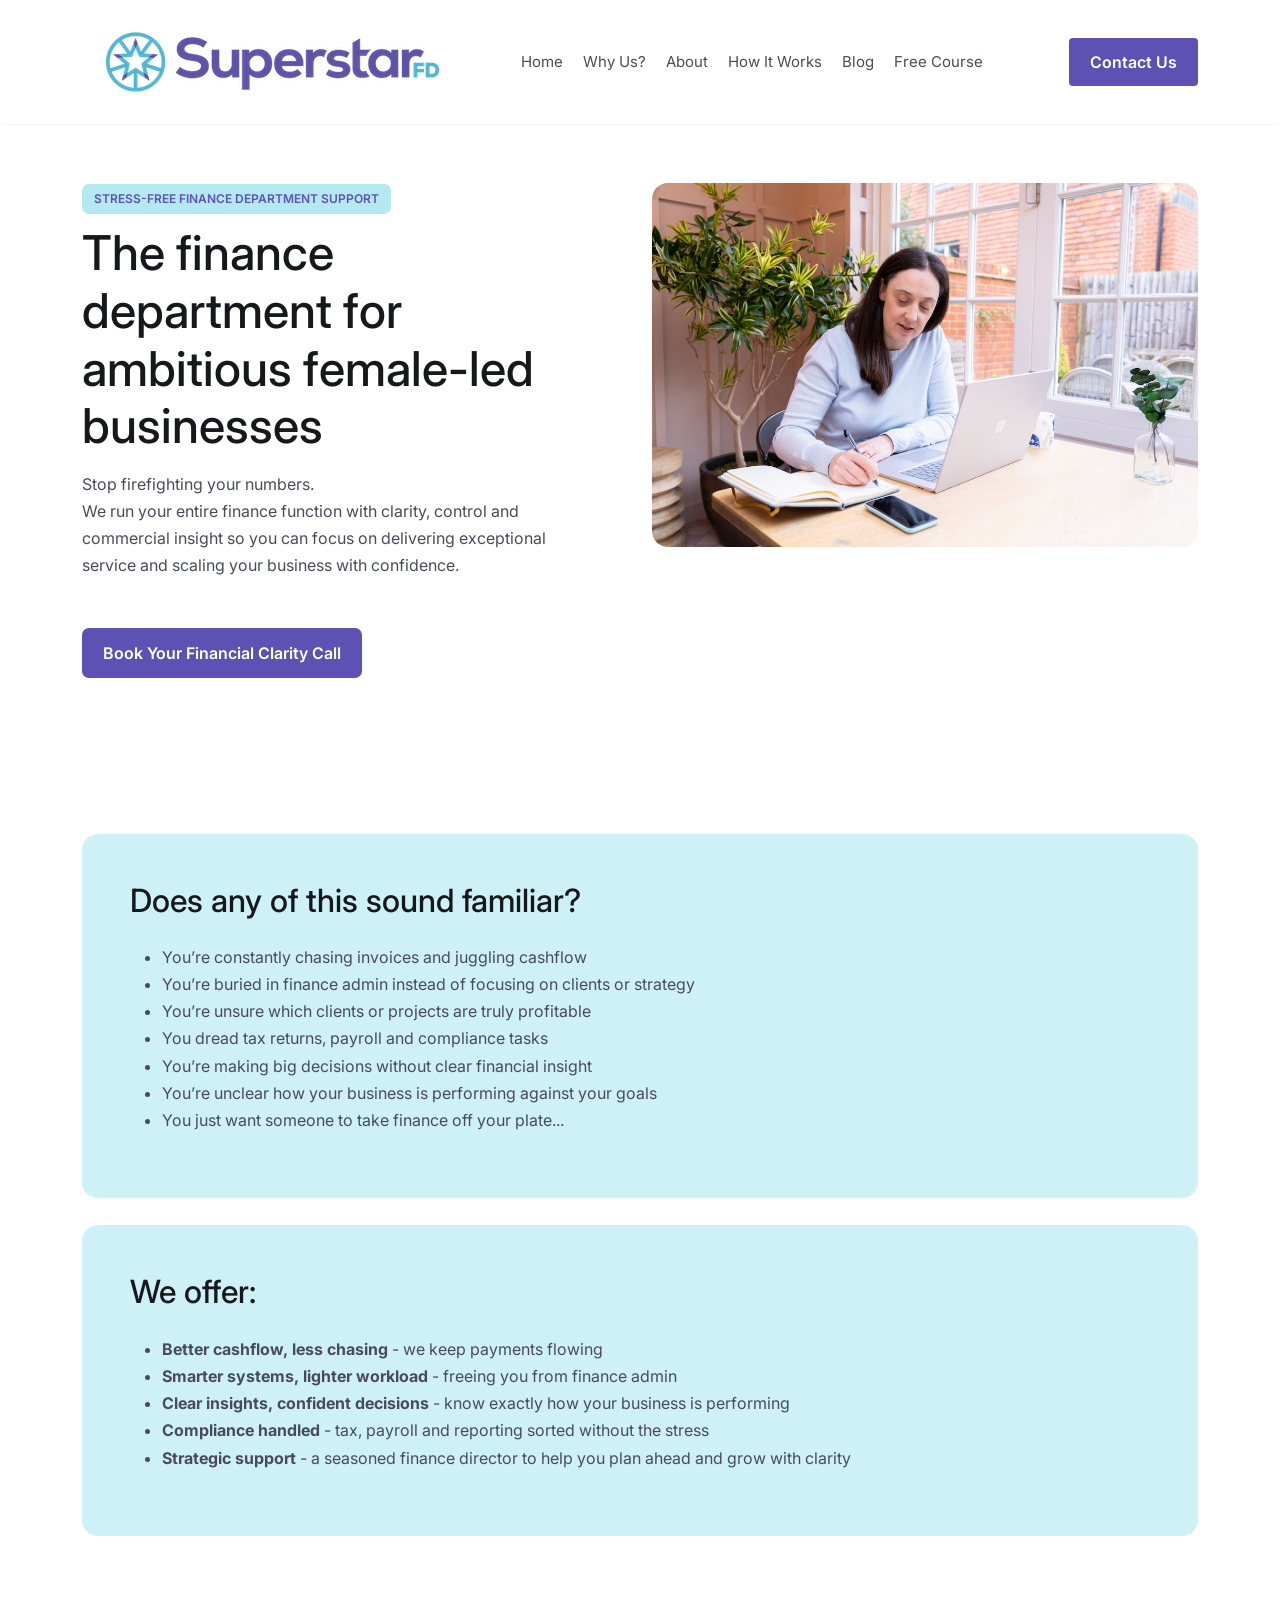
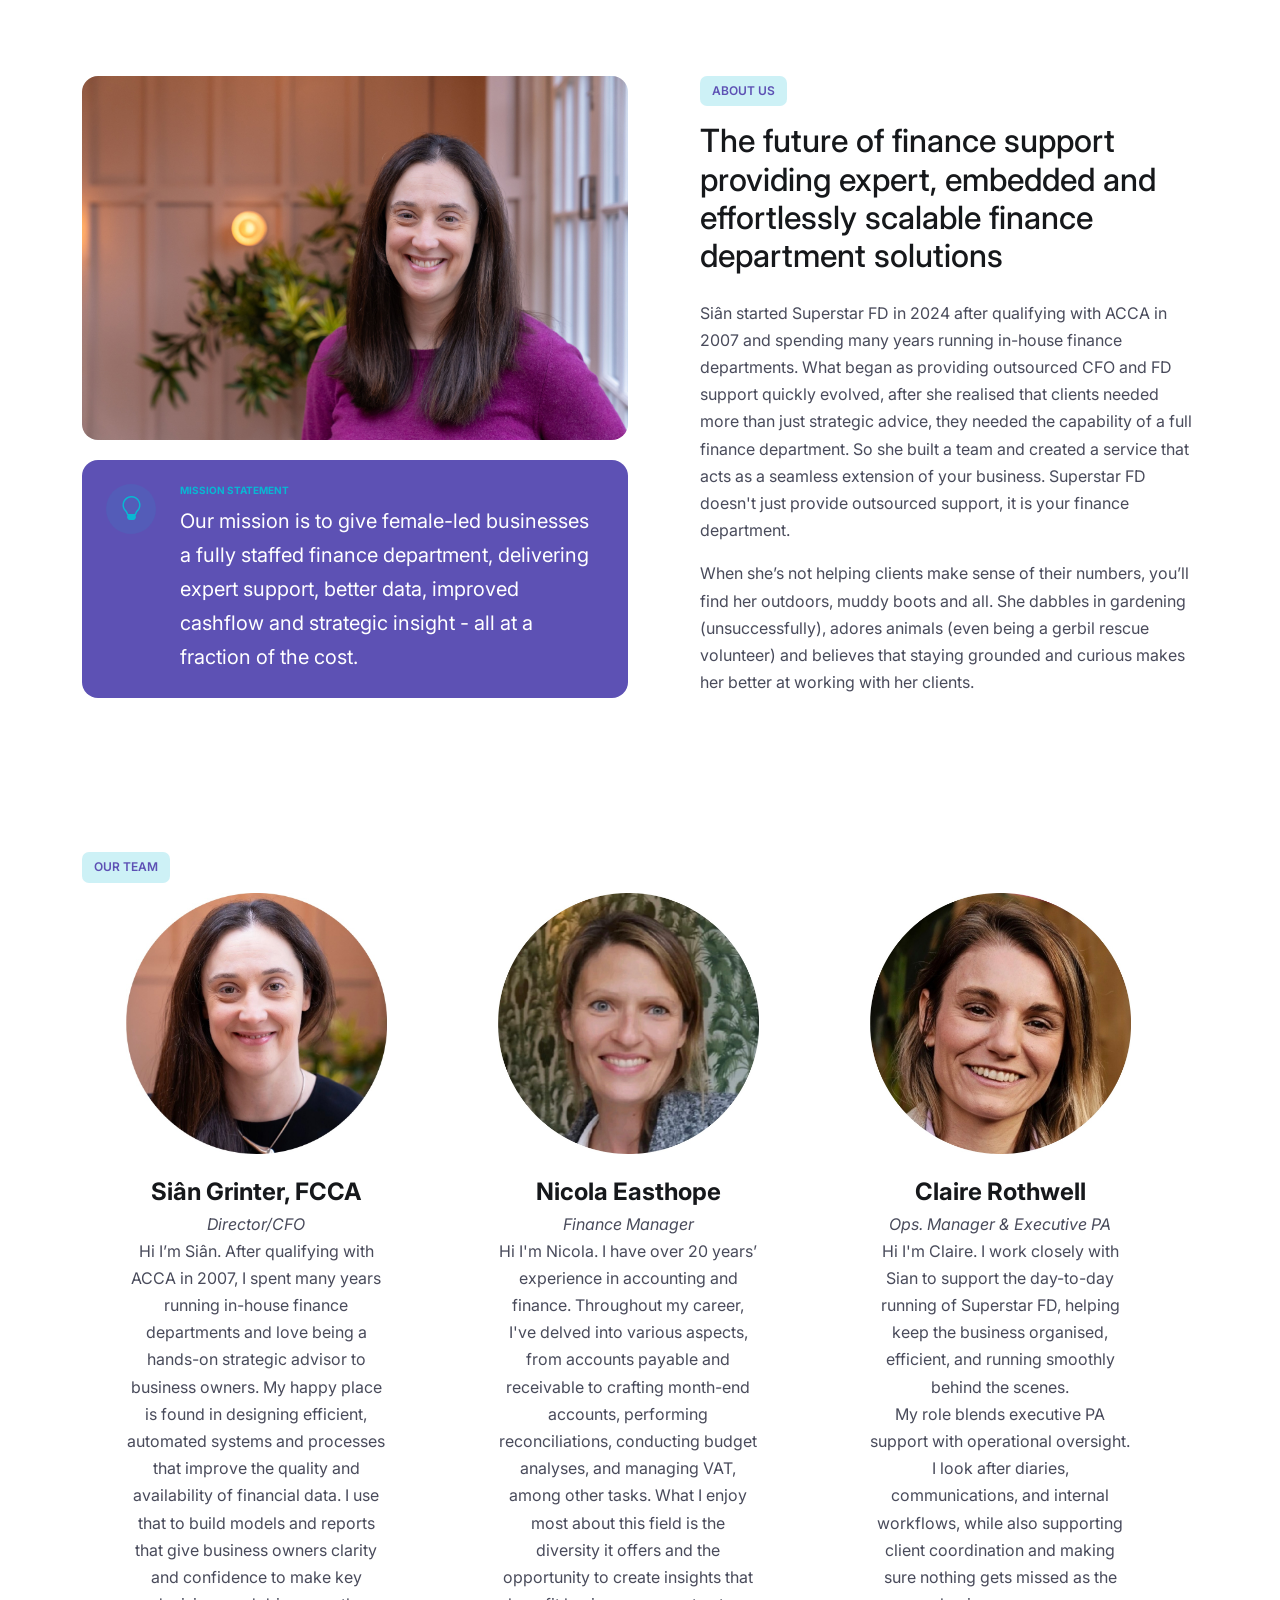
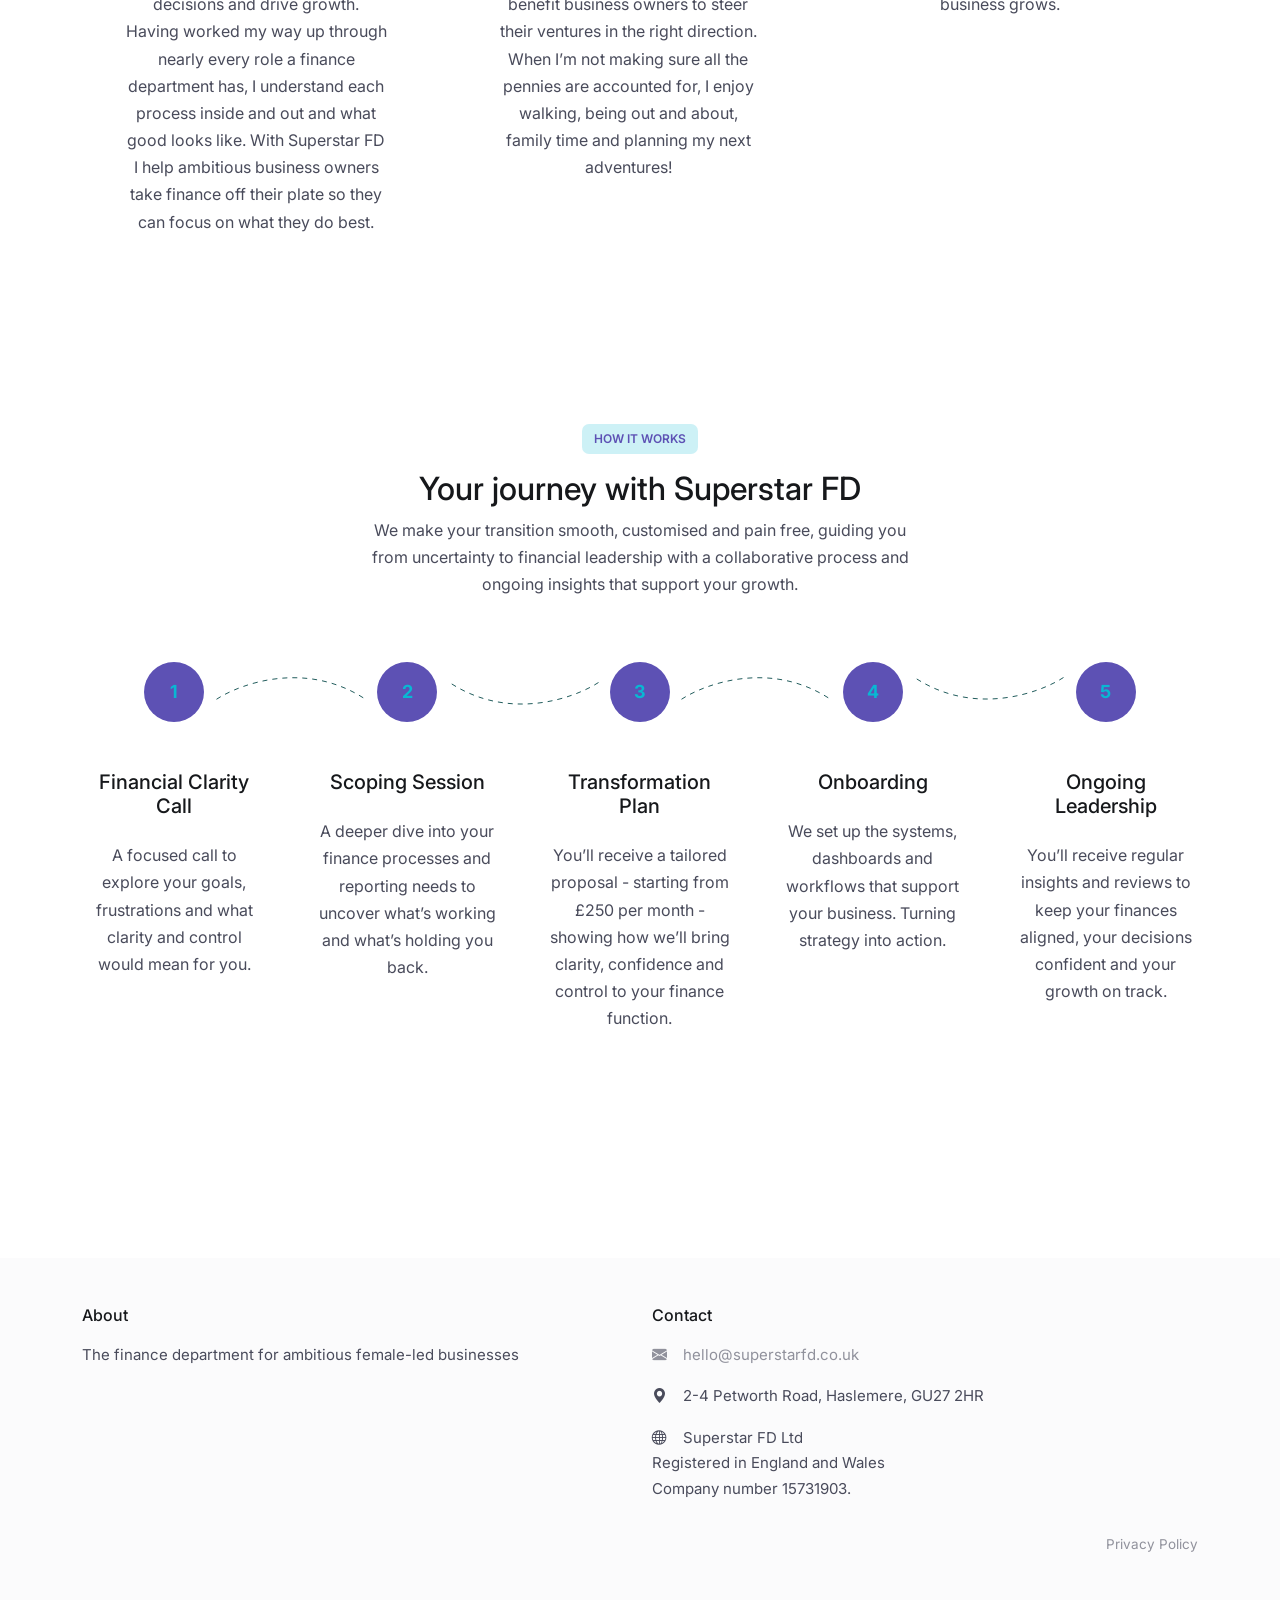
==== commit 718590d6: "Update index.html changed any reference to services to female-led" ====
--- a/index.html
+++ b/index.html
@@ -120,7 +120,7 @@
                 <div class="row">
                   <div class="col-lg-11">
                     <span class="hero-subtitle text-uppercase" data-aos="fade-up" data-aos-delay="0">stress-free finance department support</span>
-                    <h1 class="hero-title mb-3" data-aos="fade-up" data-aos-delay="100">The finance department for ambitious businesses in the services sector</h1>
+                    <h1 class="hero-title mb-3" data-aos="fade-up" data-aos-delay="100">The finance department for ambitious female-led businesses</h1>
                     <p class="hero-description mb-4 mb-lg-5" data-aos="fade-up" data-aos-delay="200">Stop firefighting your numbers.<br>We run your entire finance function with clarity, control and commercial insight so you can focus on delivering exceptional service and scaling your business with confidence.</p>
                     <div class="cta d-flex gap-2 mb-4 mb-lg-5" data-aos="fade-up" data-aos-delay="300">
                       <a class="btn" href="http://calendly.com/sian-superstarfd/discovery-call" target="_blank">Book Your Financial Clarity Call</a>
@@ -291,7 +291,7 @@
                     <div class="mission-icon text-center rounded-circle"><i class="bi bi-lightbulb fs-4"></i></div>
                     <div>
                       <h3 class="text-uppercase fw-bold">Mission Statement</h3>
-                      <p class="fs-5 mb-0">Our mission is to give services firms a fully staffed finance department, delivering expert support, better data, improved cashflow and strategic insight - all at a fraction of the cost.</p>
+                      <p class="fs-5 mb-0">Our mission is to give female-led businesses a fully staffed finance department, delivering expert support, better data, improved cashflow and strategic insight - all at a fraction of the cost.</p>
                     </div>
                   </div>
                 </div>
@@ -420,7 +420,7 @@
               <!-- <div class="col-md-4 mb-5 mb-lg-0">-->
               <div class="col">
                 <h3 class="mb-3">About</h3>
-                <p class="mb-4">The finance department for ambitious businesses in the services sector</p>
+                <p class="mb-4">The finance department for ambitious female-led businesses</p>
               </div>
               <!-- <div class="col-md-7"> -->
               <div class="col">
@@ -429,7 +429,7 @@
                     <div class="col-md-6 col-lg-4 mb-4 mb-lg-0 quick-contact">
                     -->
                 <h3 class="mb-3">Contact</h3>
-                <a class="d-flex mb-3" href="mailto:hello@superstarfd.co.uk"><i class="bi bi-envelope-fill me-3"></i><span>info@superstarfd.co.uk</span></a>
+                <a class="d-flex mb-3" href="mailto:hello@superstarfd.co.uk"><i class="bi bi-envelope-fill me-3"></i><span>hello@superstarfd.co.uk</span></a>
                 <p class="d-flex mb-3"><i class="bi bi-geo-alt-fill me-3"></i><span>2-4 Petworth Road, Haslemere, GU27 2HR</span></p>
                 <p>
                   <i class="bi bi-globe me-3"></i><span>Superstar FD Ltd
